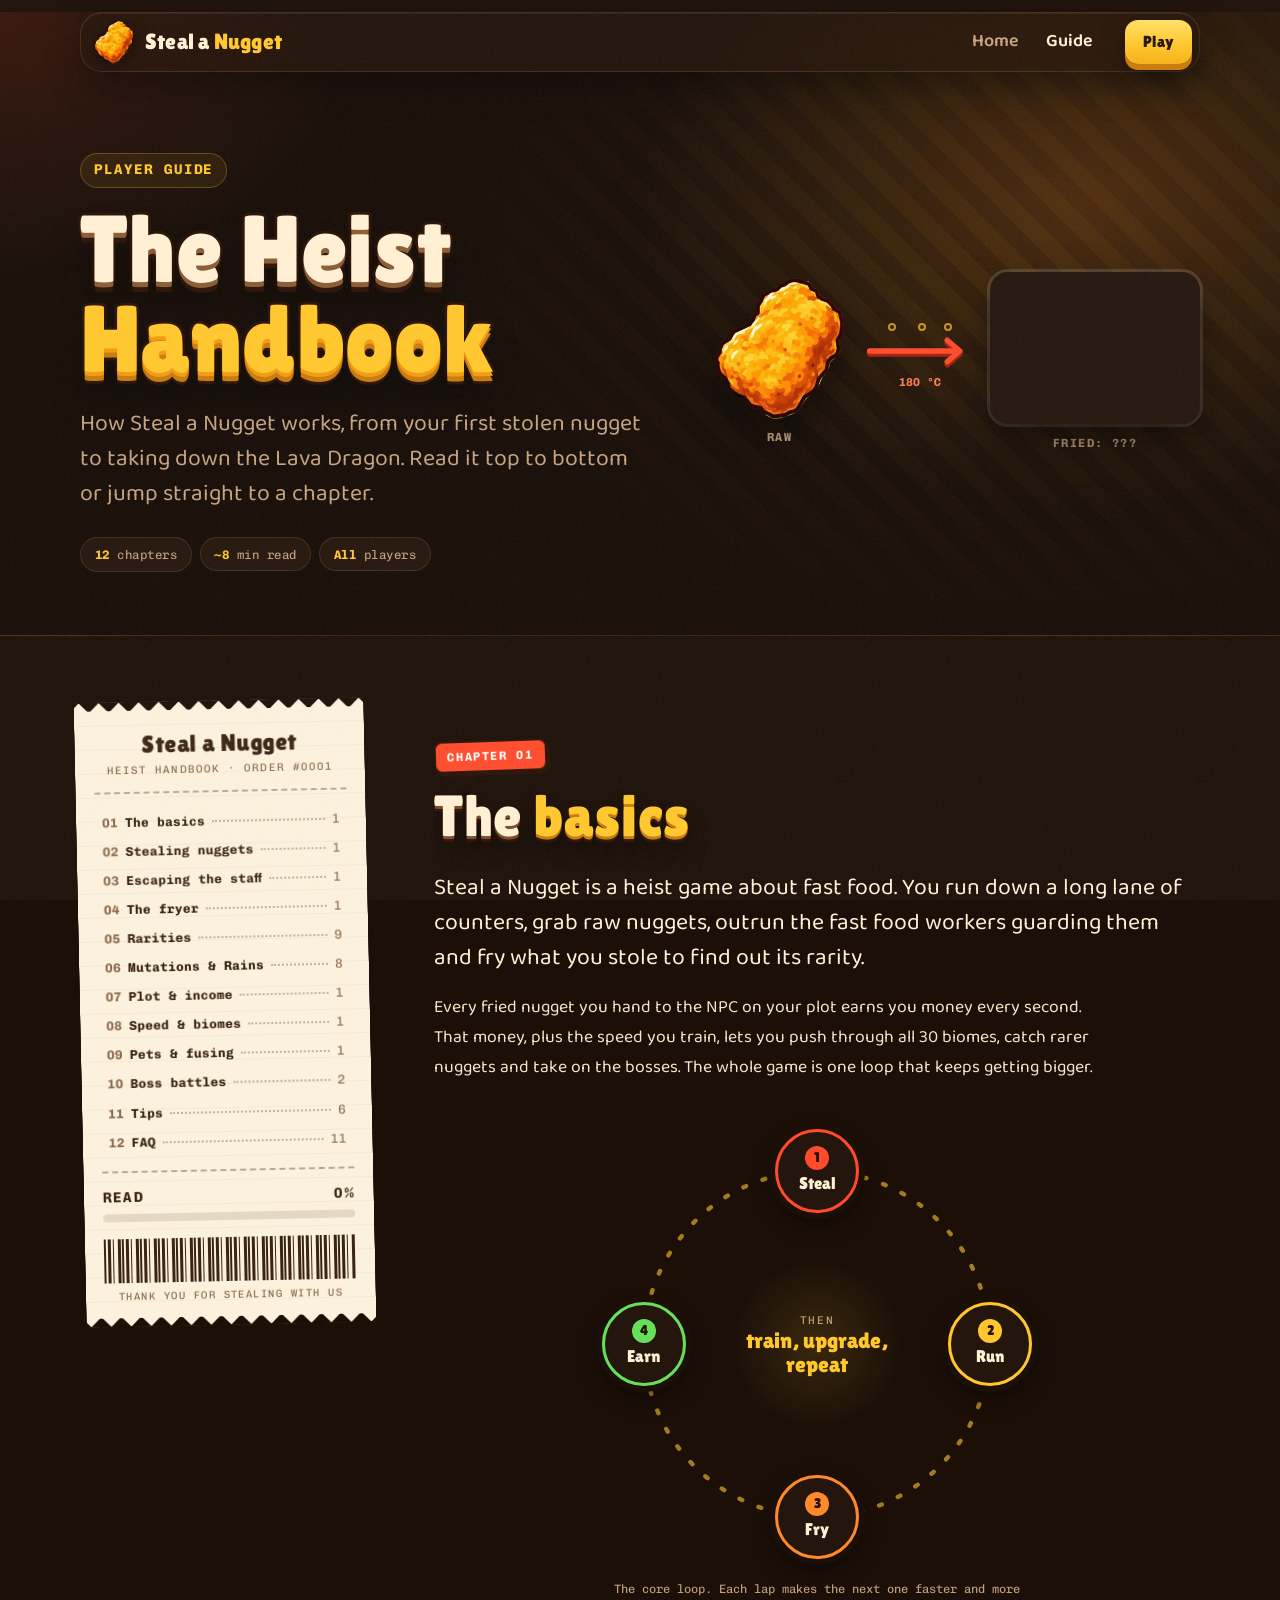
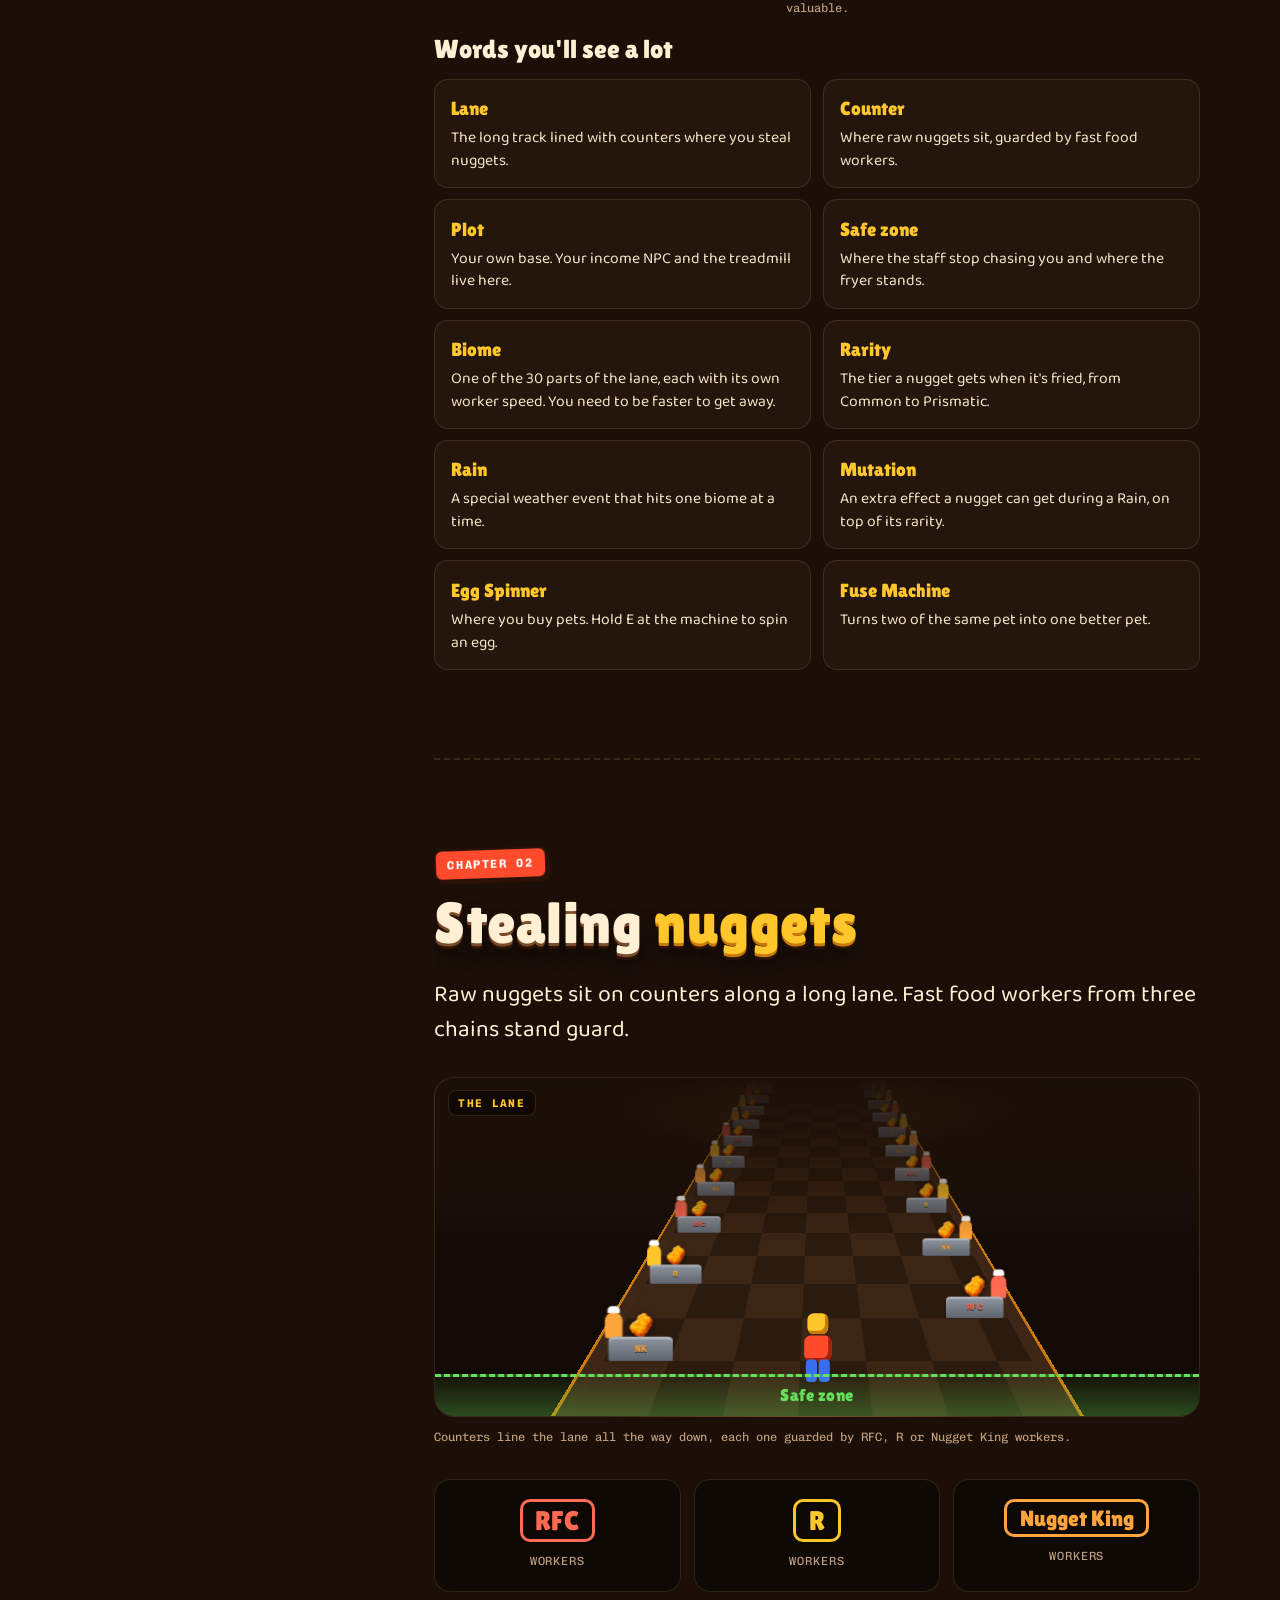
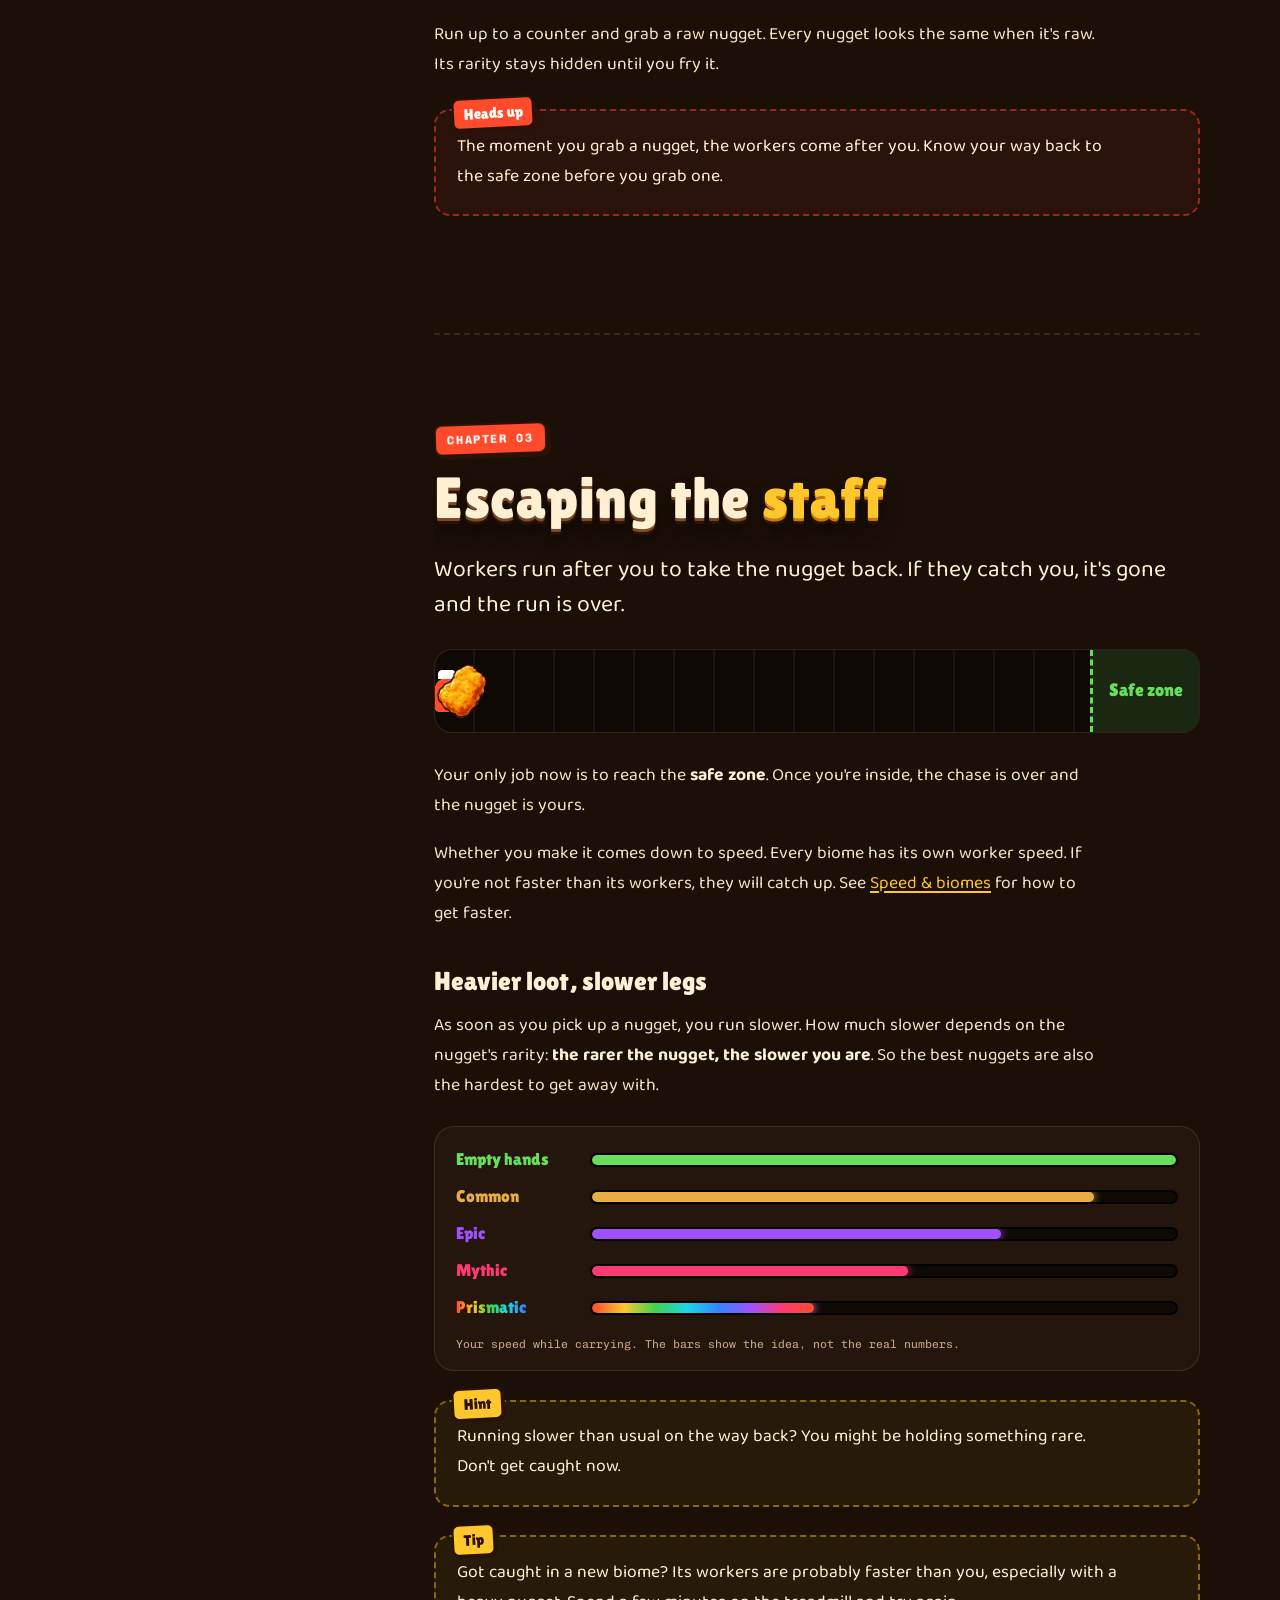
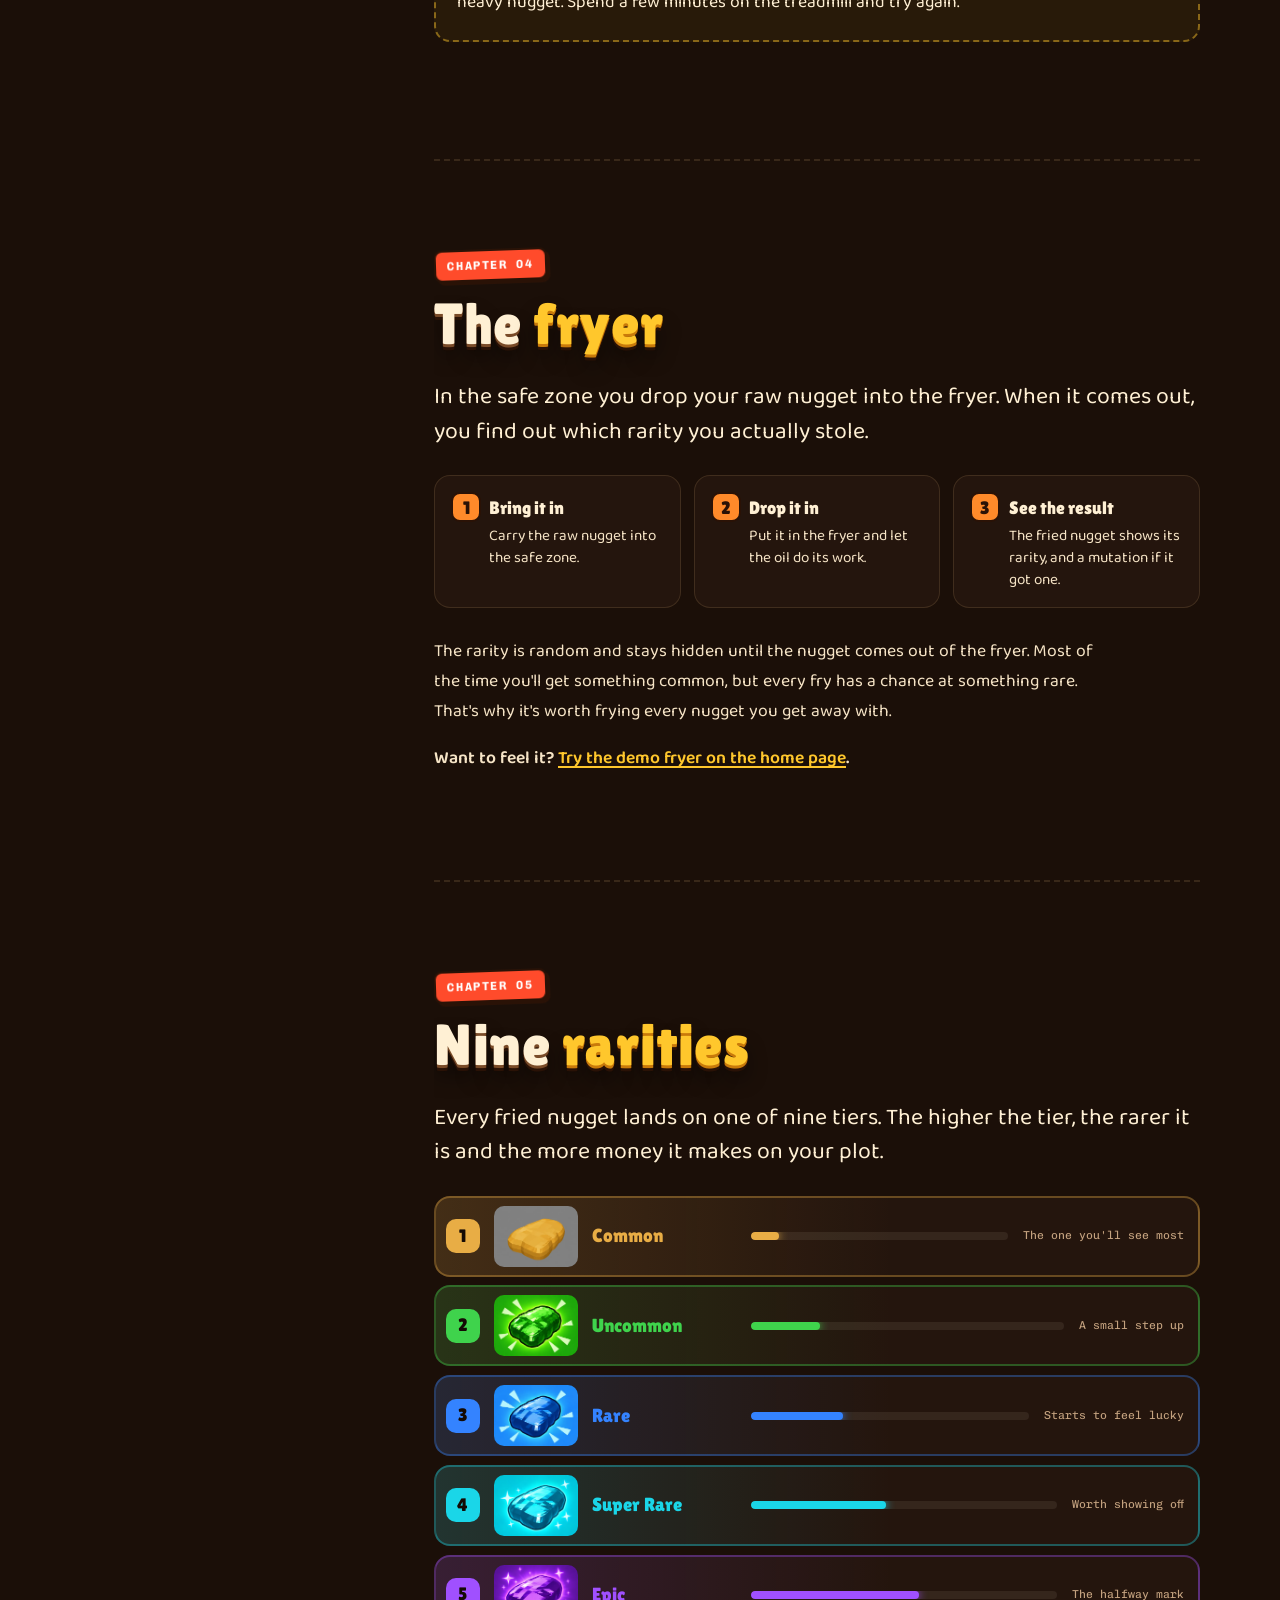
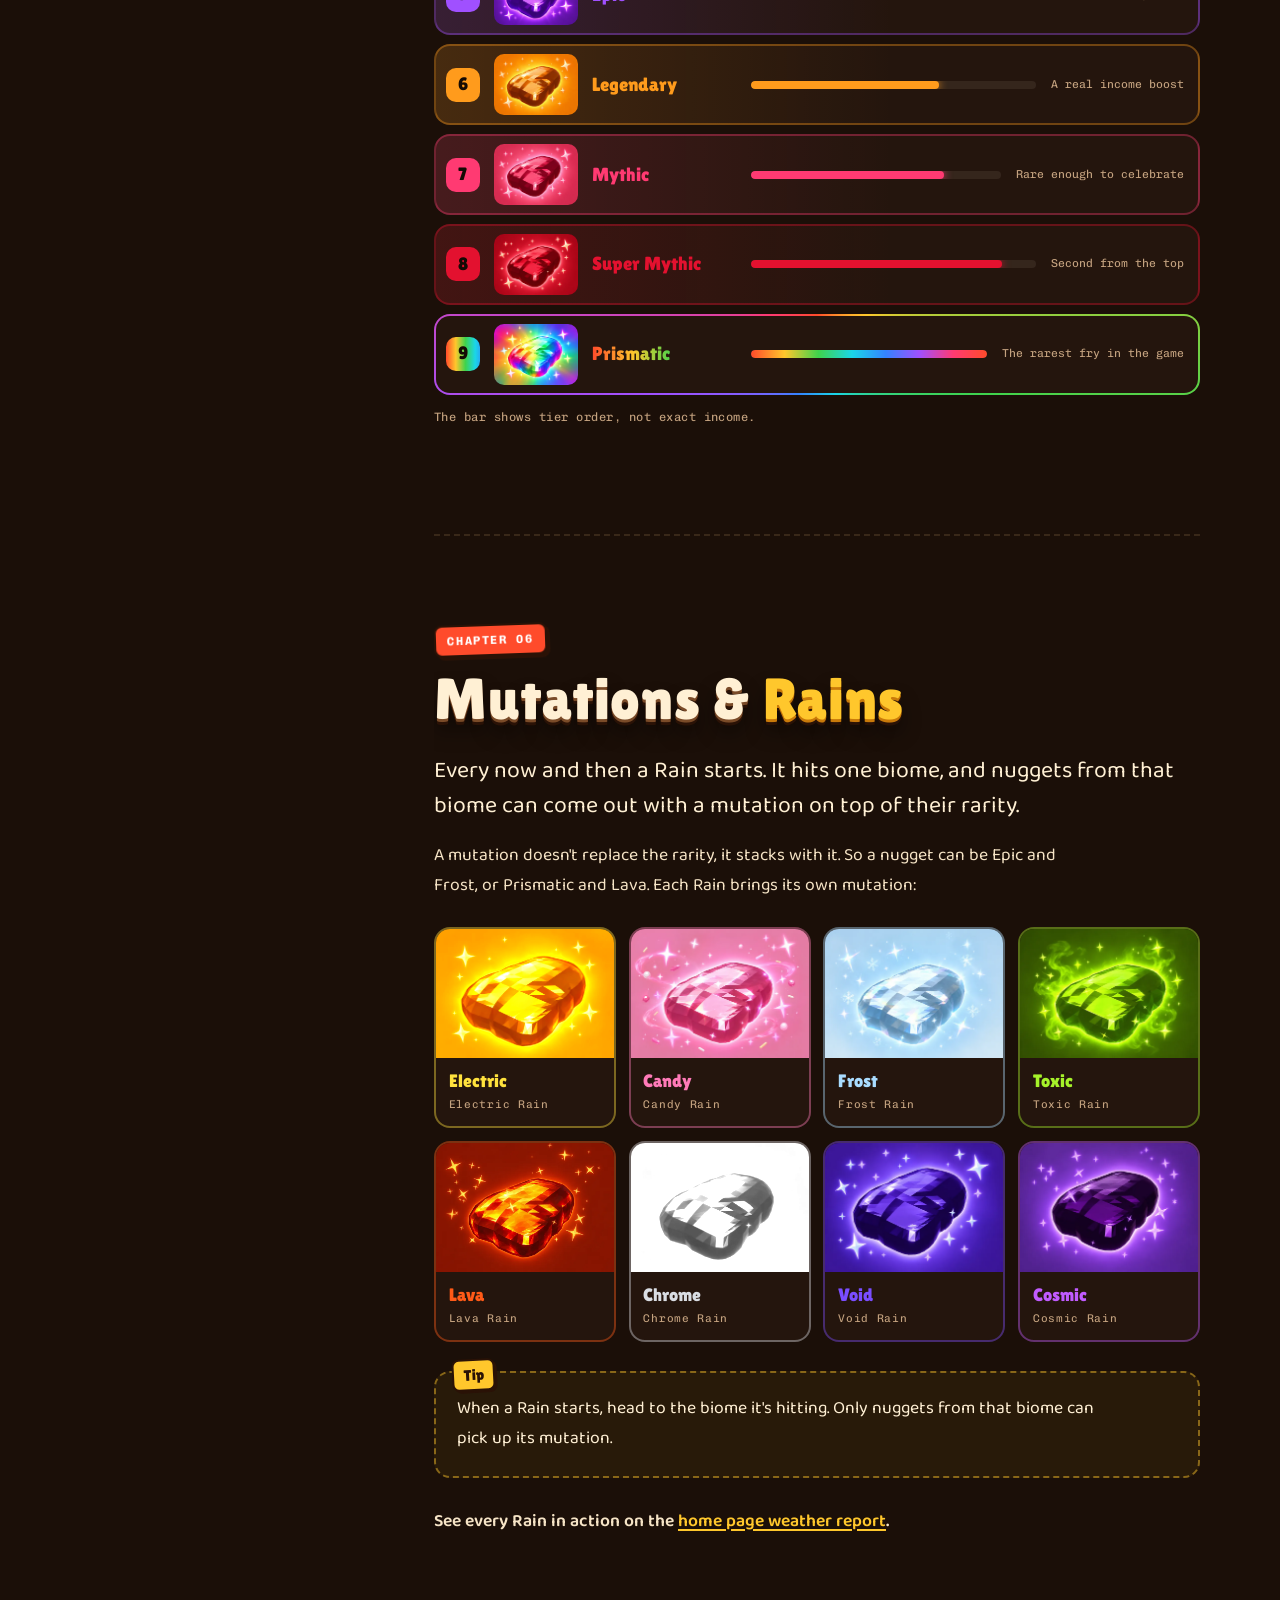
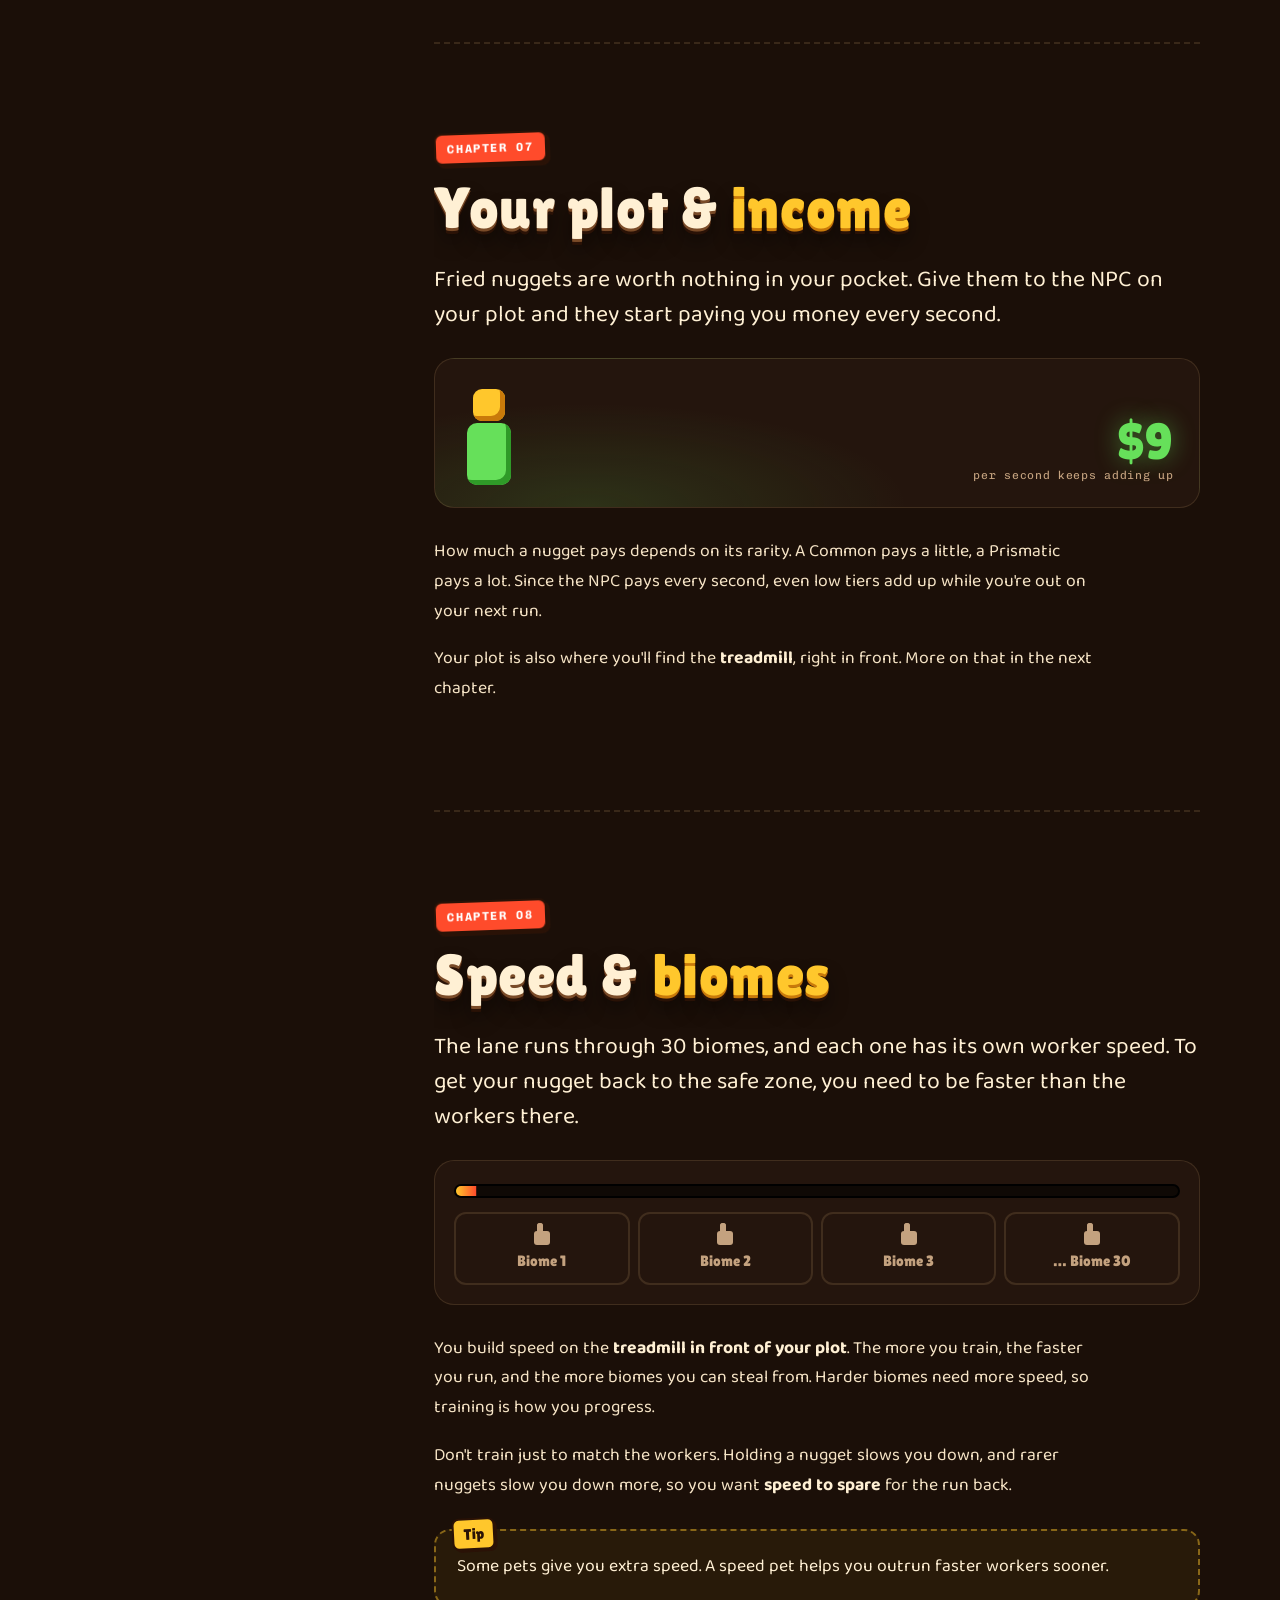
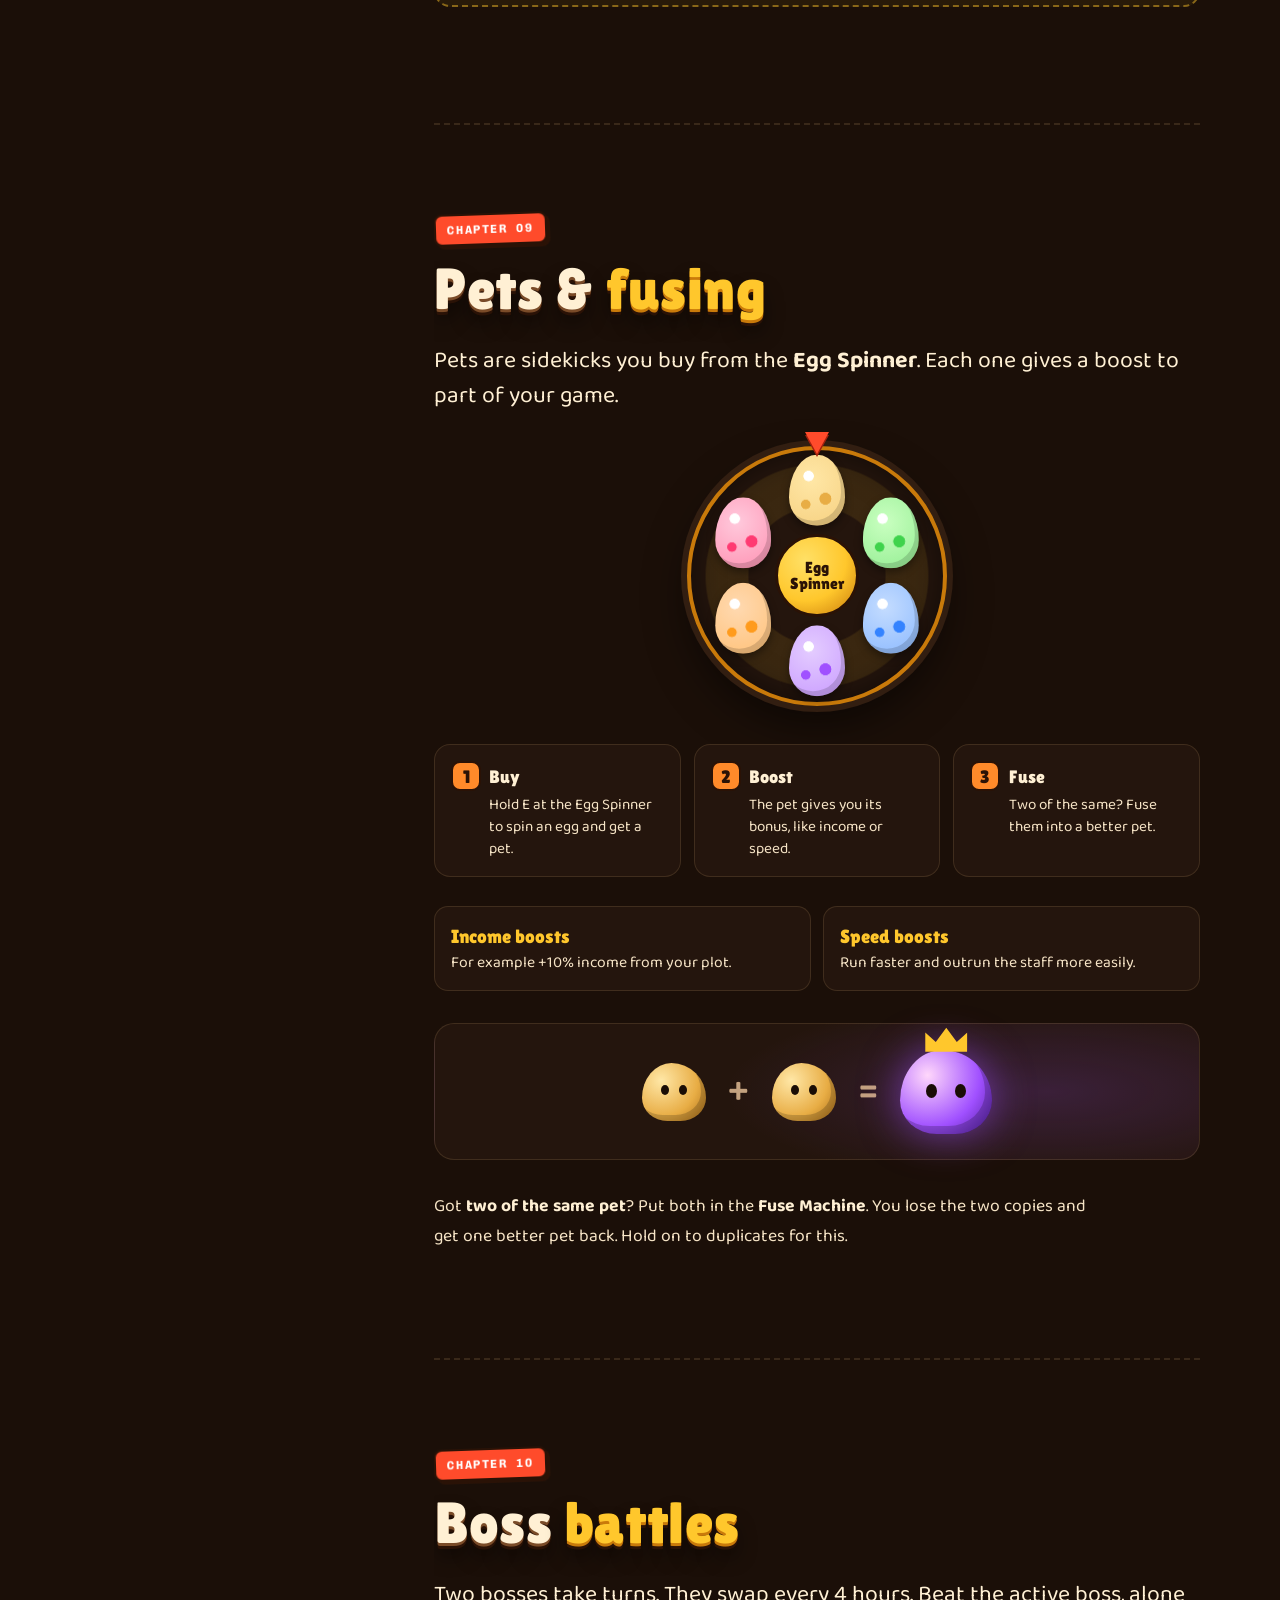
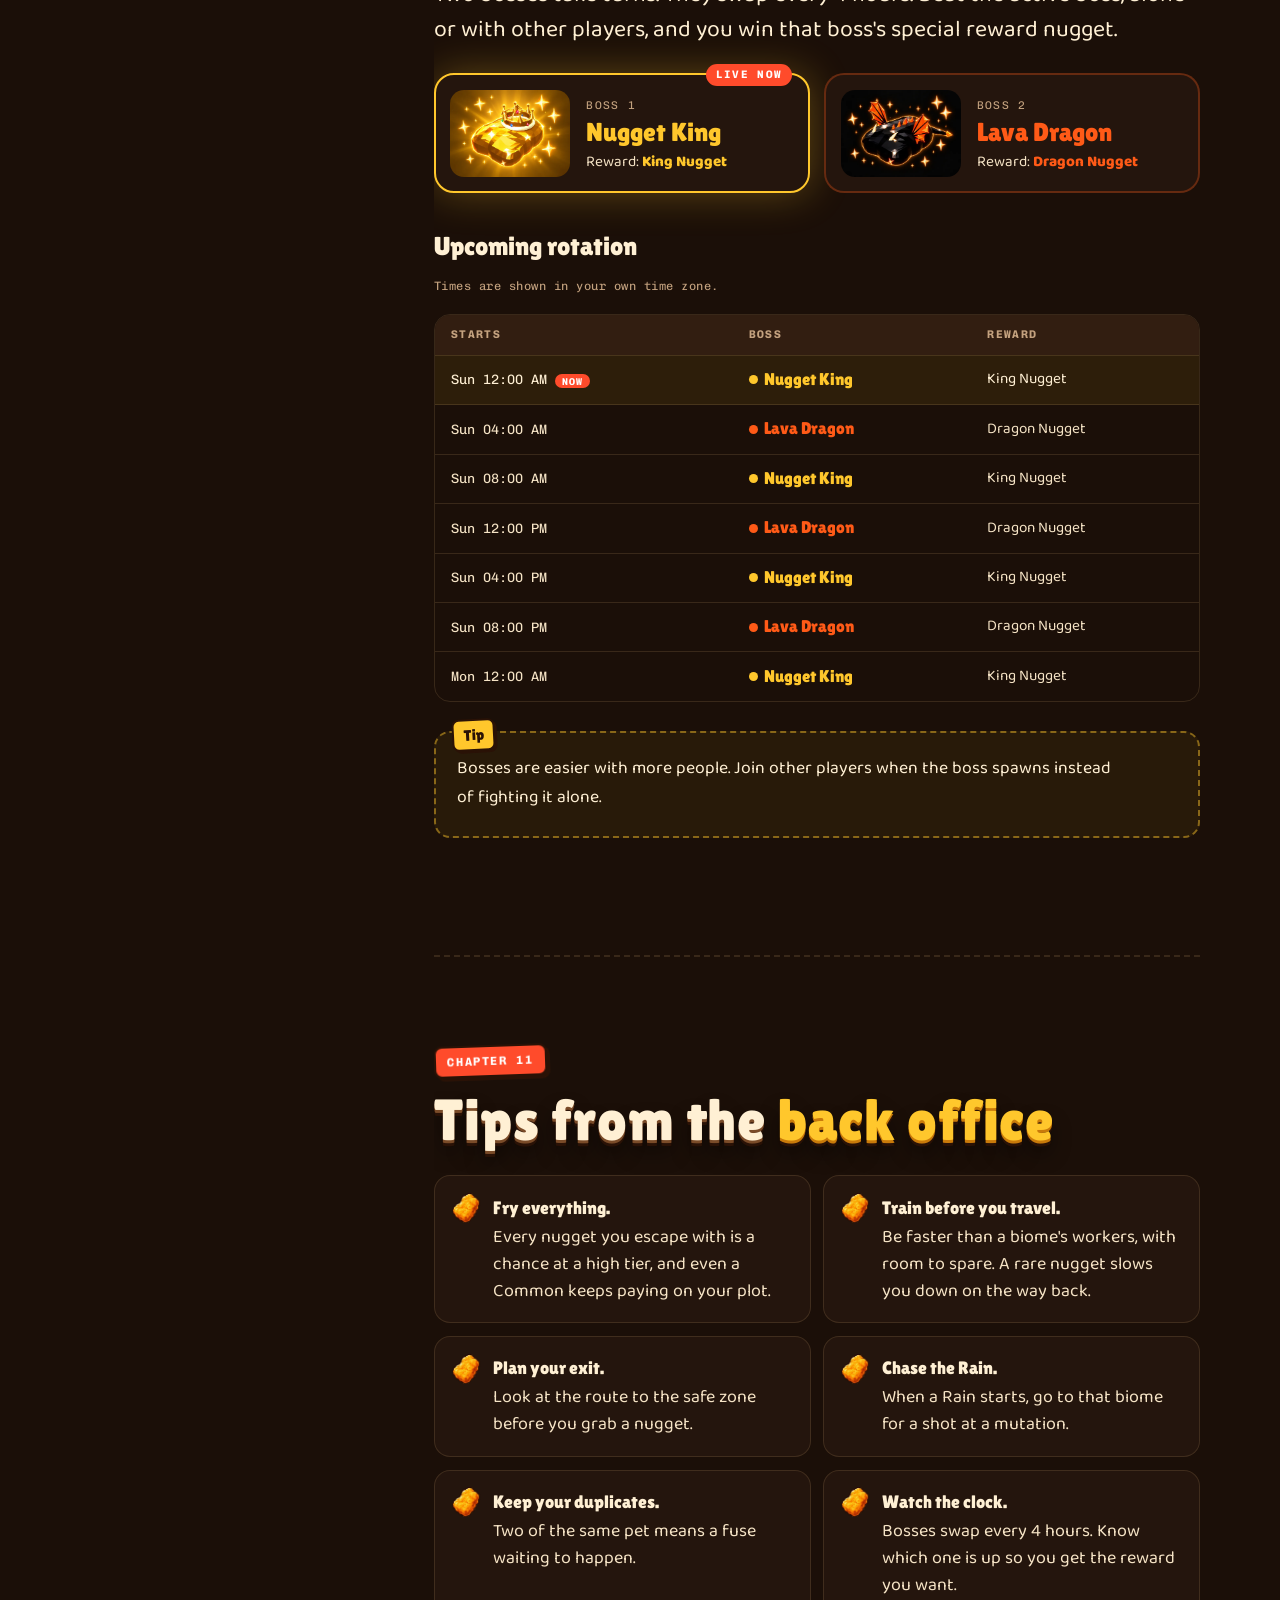
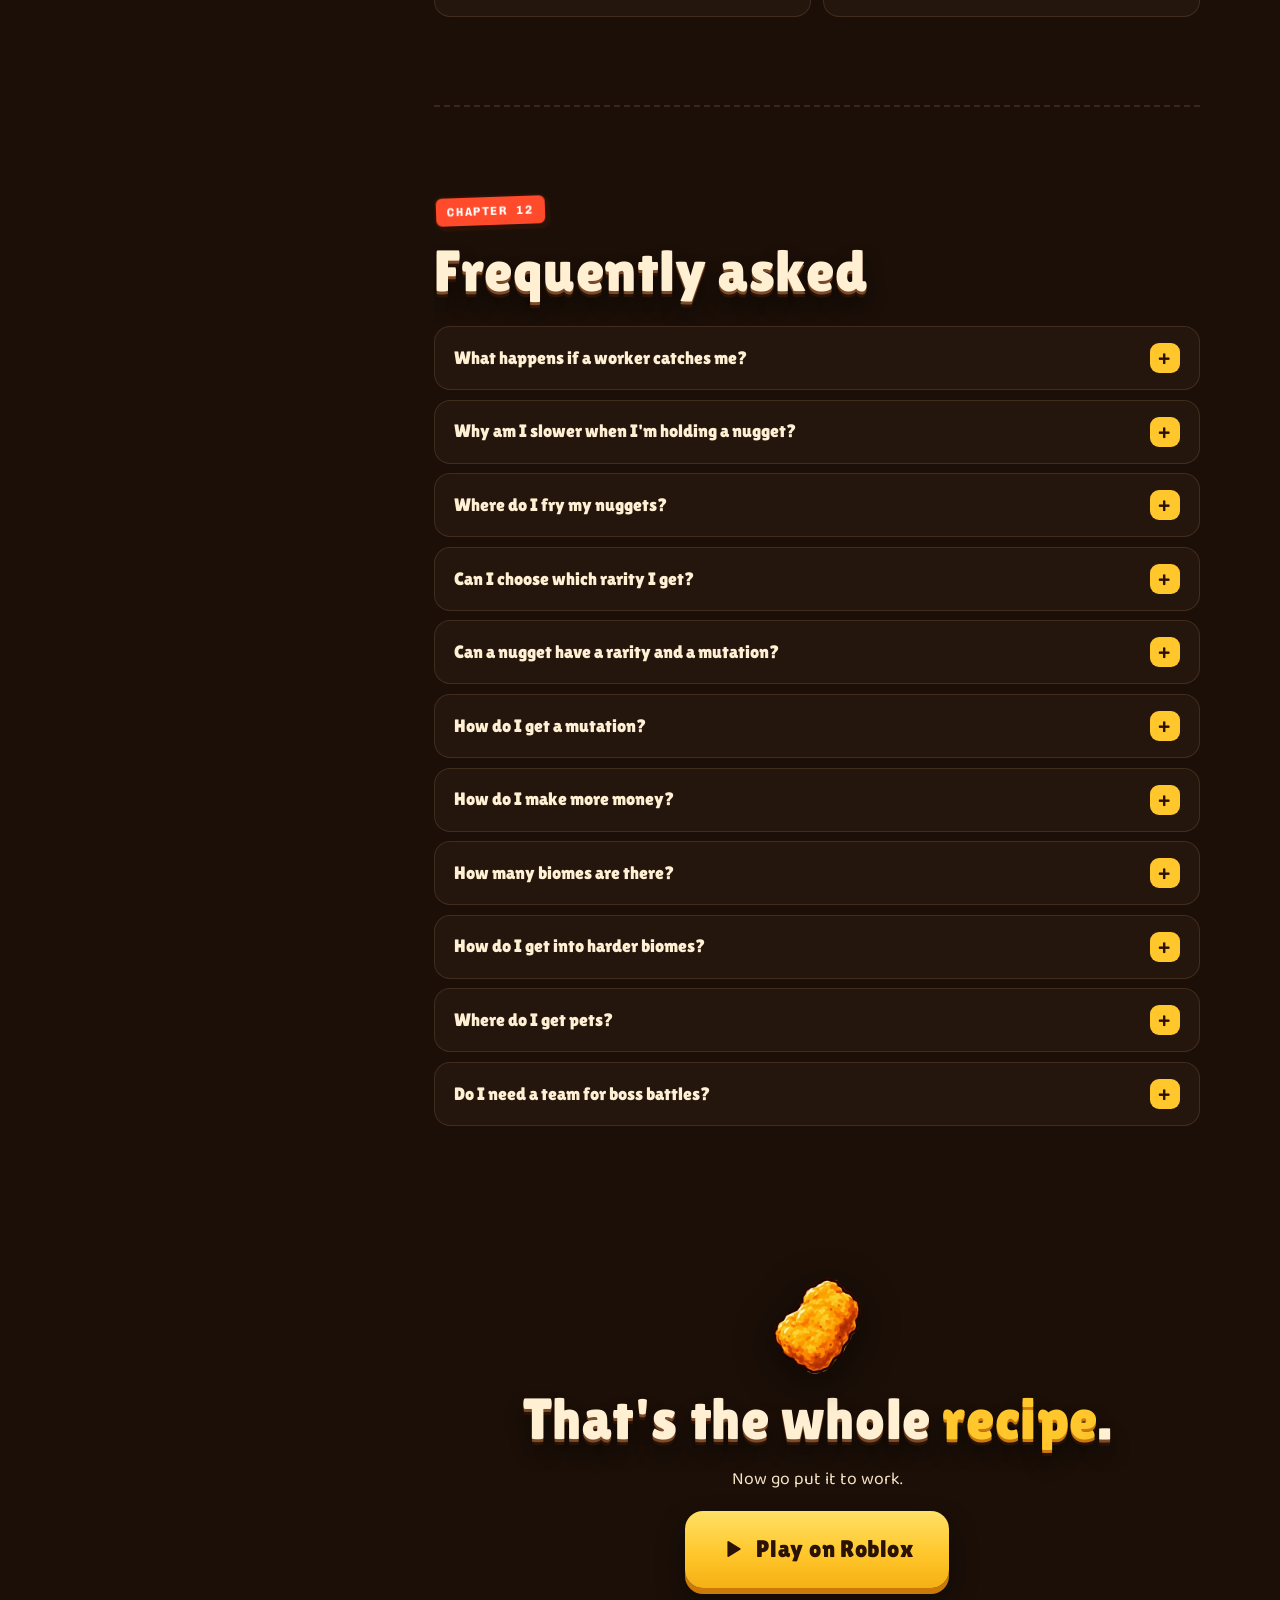
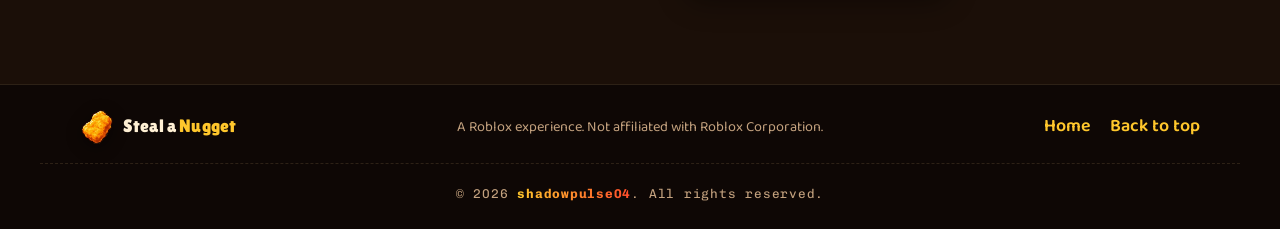
==== guide.html @ 9ecc8a4b "Add files via upload" ====
<!DOCTYPE html>
<html lang="en">
<head>
<meta charset="utf-8">
<meta name="viewport" content="width=device-width, initial-scale=1, viewport-fit=cover">
<title>Steal a Nugget Guide</title>
<meta name="description" content="The full player guide to Steal a Nugget: stealing, escaping, frying, rarities, mutations, income, speed, pets and boss battles.">
<link rel="preconnect" href="https://fonts.googleapis.com">
<link rel="preconnect" href="https://fonts.gstatic.com" crossorigin>
<link rel="stylesheet" href="https://fonts.googleapis.com/css2?family=Baloo+2:wght@400;600;800&family=Chivo+Mono:wght@500;700&family=Lilita+One&display=swap">
<link rel="icon" type="image/png" href="[data-uri]">
<link rel="stylesheet" href="style.css">
<link rel="stylesheet" href="guide.css">
</head>
<body class="guide-page">

<div class="grain" aria-hidden="true"></div>
<div class="fry-meter" aria-hidden="true"><span id="fryMeter"></span></div>

<header class="nav">
  <div class="wrap">
    <div class="nav-pill">
      <a class="brand" href="index.html" aria-label="Steal a Nugget home">
        <img src="logo.webp" alt="" width="44" height="44">
        <span>Steal a <b>Nugget</b></span>
      </a>
      <nav class="nav-links nav-links-guide" aria-label="Site">
        <a href="index.html">Home</a>
        <a href="guide.html" class="active" aria-current="page">Guide</a>
      </nav>
      <a class="btn btn-play btn-sm" href="https://www.roblox.com/games/130647941553612/Steal-a-Nugget" target="_blank" rel="noopener">Play</a>
    </div>
  </div>
</header>

<main id="top">

  <!-- ============ GUIDE HERO ============ -->
  <section class="g-hero">
    <div class="wrap g-hero-grid">
      <div class="g-hero-copy">
        <p class="eyebrow">Player guide</p>
        <h1 class="g-title">The Heist <em>Handbook</em></h1>
        <p class="g-lede">How Steal a Nugget works, from your first stolen nugget to taking down the Lava Dragon. Read it top to bottom or jump straight to a chapter.</p>
        <ul class="g-meta">
          <li><b>12</b> chapters</li>
          <li><b>~8</b> min read</li>
          <li><b>All</b> players</li>
        </ul>
      </div>
      <div class="g-hero-art" aria-hidden="true">
        <div class="ga-item ga-raw">
          <img src="logo.webp" alt="">
          <span>Raw</span>
        </div>
        <div class="ga-arrow">
          <svg viewBox="0 0 120 40"><path d="M4 20h100m-14-12 14 12-14 12" fill="none" stroke="currentColor" stroke-width="6" stroke-linecap="round" stroke-linejoin="round"/></svg>
          <i></i><i></i><i></i>
          <span>180 °C</span>
        </div>
        <div class="ga-item ga-fried">
          <div class="cycler">
            <img src="common.webp" alt="" style="--i:0">
            <img src="uncommon.webp" alt="" style="--i:1">
            <img src="rare.webp" alt="" style="--i:2">
            <img src="super_rare.webp" alt="" style="--i:3">
            <img src="epic.webp" alt="" style="--i:4">
            <img src="legendary.webp" alt="" style="--i:5">
            <img src="mythic.webp" alt="" style="--i:6">
            <img src="super_mythic.webp" alt="" style="--i:7">
            <img src="prismatic.webp" alt="" style="--i:8">
          </div>
          <span>Fried: ???</span>
        </div>
      </div>
    </div>
  </section>

  <!-- mobile chapter chips -->
  <nav class="toc-chips" aria-label="Chapters">
    <div class="toc-chips-track">
      <a href="#basics">Basics</a><a href="#stealing">Stealing</a><a href="#escape">Escaping</a><a href="#fryer">Fryer</a><a href="#rarities">Rarities</a><a href="#mutations">Mutations</a><a href="#plot">Income</a><a href="#speed">Speed</a><a href="#pets">Pets</a><a href="#bosses">Bosses</a><a href="#tips">Tips</a><a href="#faq">FAQ</a>
    </div>
  </nav>

  <div class="wrap g-layout">

    <!-- ============ RECEIPT TOC ============ -->
    <aside class="receipt-wrap" aria-label="Table of contents">
      <div class="receipt" id="receipt">
        <p class="rc-shop">Steal a Nugget</p>
        <p class="rc-sub">Heist Handbook · Order #0001</p>
        <p class="rc-rule"></p>
        <ol class="rc-list" id="toc">
          <li><a href="#basics"><span class="n">01</span><span class="t">The basics</span><span class="d"></span><span class="q">1</span></a></li>
          <li><a href="#stealing"><span class="n">02</span><span class="t">Stealing nuggets</span><span class="d"></span><span class="q">1</span></a></li>
          <li><a href="#escape"><span class="n">03</span><span class="t">Escaping the staff</span><span class="d"></span><span class="q">1</span></a></li>
          <li><a href="#fryer"><span class="n">04</span><span class="t">The fryer</span><span class="d"></span><span class="q">1</span></a></li>
          <li><a href="#rarities"><span class="n">05</span><span class="t">Rarities</span><span class="d"></span><span class="q">9</span></a></li>
          <li><a href="#mutations"><span class="n">06</span><span class="t">Mutations &amp; Rains</span><span class="d"></span><span class="q">8</span></a></li>
          <li><a href="#plot"><span class="n">07</span><span class="t">Plot &amp; income</span><span class="d"></span><span class="q">1</span></a></li>
          <li><a href="#speed"><span class="n">08</span><span class="t">Speed &amp; biomes</span><span class="d"></span><span class="q">1</span></a></li>
          <li><a href="#pets"><span class="n">09</span><span class="t">Pets &amp; fusing</span><span class="d"></span><span class="q">1</span></a></li>
          <li><a href="#bosses"><span class="n">10</span><span class="t">Boss battles</span><span class="d"></span><span class="q">2</span></a></li>
          <li><a href="#tips"><span class="n">11</span><span class="t">Tips</span><span class="d"></span><span class="q">6</span></a></li>
          <li><a href="#faq"><span class="n">12</span><span class="t">FAQ</span><span class="d"></span><span class="q">11</span></a></li>
        </ol>
        <p class="rc-rule"></p>
        <p class="rc-total"><span>Read</span><b id="readPct">0%</b></p>
        <div class="rc-bar"><i id="readBar"></i></div>
        <div class="barcode" aria-hidden="true"></div>
        <p class="rc-thanks">Thank you for stealing with us</p>
      </div>
    </aside>

    <!-- ============ CHAPTERS ============ -->
    <article class="g-content">

      <!-- 01 -->
      <section class="chapter" id="basics">
        <header class="ch-head">
          <span class="ch-tag">Chapter 01</span>
          <h2 class="h2">The <em>basics</em></h2>
        </header>
        <p class="big">Steal a Nugget is a heist game about fast food. You run down a long lane of counters, grab raw nuggets, outrun the fast food workers guarding them and fry what you stole to find out its rarity.</p>
        <p>Every fried nugget you hand to the NPC on your plot earns you money every second. That money, plus the speed you train, lets you push through all 30 biomes, catch rarer nuggets and take on the bosses. The whole game is one loop that keeps getting bigger.</p>

        <figure class="loop">
          <div class="loop-ring" aria-hidden="true">
            <svg viewBox="0 0 300 300"><circle cx="150" cy="150" r="118" /></svg>
            <img class="loop-runner" src="logo.webp" alt="">
          </div>
          <ol class="loop-nodes">
            <li style="--a:0deg;--c:var(--ketchup)"><b>1</b><span>Steal</span></li>
            <li style="--a:90deg;--c:var(--mustard)"><b>2</b><span>Run</span></li>
            <li style="--a:180deg;--c:#ff8a2a"><b>3</b><span>Fry</span></li>
            <li style="--a:270deg;--c:var(--lettuce)"><b>4</b><span>Earn</span></li>
          </ol>
          <div class="loop-core"><span>Then</span><b>train, upgrade, repeat</b></div>
          <figcaption>The core loop. Each lap makes the next one faster and more valuable.</figcaption>
        </figure>

        <h3 class="h3">Words you'll see a lot</h3>
        <dl class="glossary">
          <div><dt>Lane</dt><dd>The long track lined with counters where you steal nuggets.</dd></div>
          <div><dt>Counter</dt><dd>Where raw nuggets sit, guarded by fast food workers.</dd></div>
          <div><dt>Plot</dt><dd>Your own base. Your income NPC and the treadmill live here.</dd></div>
          <div><dt>Safe zone</dt><dd>Where the staff stop chasing you and where the fryer stands.</dd></div>
          <div><dt>Biome</dt><dd>One of the 30 parts of the lane, each with its own worker speed. You need to be faster to get away.</dd></div>
          <div><dt>Rarity</dt><dd>The tier a nugget gets when it's fried, from Common to Prismatic.</dd></div>
          <div><dt>Rain</dt><dd>A special weather event that hits one biome at a time.</dd></div>
          <div><dt>Mutation</dt><dd>An extra effect a nugget can get during a Rain, on top of its rarity.</dd></div>
          <div><dt>Egg Spinner</dt><dd>Where you buy pets. Hold E at the machine to spin an egg.</dd></div>
          <div><dt>Fuse Machine</dt><dd>Turns two of the same pet into one better pet.</dd></div>
        </dl>
      </section>

      <!-- 02 -->
      <section class="chapter" id="stealing">
        <header class="ch-head">
          <span class="ch-tag">Chapter 02</span>
          <h2 class="h2">Stealing <em>nuggets</em></h2>
        </header>
        <p class="big">Raw nuggets sit on counters along a long lane. Fast food workers from three chains stand guard.</p>
        <figure class="lane3d-fig">
          <div class="lane3d" aria-hidden="true">
            <div class="l3-floor"><div class="l3-strip">
              <span class="l3-c l3-l" style="--y:75px;--wc:#ff6a52"><span class="l3-up"><span class="l3-w"></span><img src="logo.webp" alt=""><span class="l3-box">RFC</span></span></span>
              <span class="l3-c l3-r" style="--y:0px;--wc:var(--mustard)"><span class="l3-up"><span class="l3-w"></span><img src="logo.webp" alt=""><span class="l3-box">R</span></span></span>
              <span class="l3-c l3-l" style="--y:225px;--wc:var(--mustard)"><span class="l3-up"><span class="l3-w"></span><img src="logo.webp" alt=""><span class="l3-box">R</span></span></span>
              <span class="l3-c l3-r" style="--y:150px;--wc:#ffa53b"><span class="l3-up"><span class="l3-w"></span><img src="logo.webp" alt=""><span class="l3-box">NK</span></span></span>
              <span class="l3-c l3-l" style="--y:375px;--wc:#ffa53b"><span class="l3-up"><span class="l3-w"></span><img src="logo.webp" alt=""><span class="l3-box">NK</span></span></span>
              <span class="l3-c l3-r" style="--y:300px;--wc:#ff6a52"><span class="l3-up"><span class="l3-w"></span><img src="logo.webp" alt=""><span class="l3-box">RFC</span></span></span>
              <span class="l3-c l3-l" style="--y:525px;--wc:#ff6a52"><span class="l3-up"><span class="l3-w"></span><img src="logo.webp" alt=""><span class="l3-box">RFC</span></span></span>
              <span class="l3-c l3-r" style="--y:450px;--wc:var(--mustard)"><span class="l3-up"><span class="l3-w"></span><img src="logo.webp" alt=""><span class="l3-box">R</span></span></span>
              <span class="l3-c l3-l" style="--y:675px;--wc:var(--mustard)"><span class="l3-up"><span class="l3-w"></span><img src="logo.webp" alt=""><span class="l3-box">R</span></span></span>
              <span class="l3-c l3-r" style="--y:600px;--wc:#ffa53b"><span class="l3-up"><span class="l3-w"></span><img src="logo.webp" alt=""><span class="l3-box">NK</span></span></span>
              <span class="l3-c l3-l" style="--y:825px;--wc:#ffa53b"><span class="l3-up"><span class="l3-w"></span><img src="logo.webp" alt=""><span class="l3-box">NK</span></span></span>
              <span class="l3-c l3-r" style="--y:750px;--wc:#ff6a52"><span class="l3-up"><span class="l3-w"></span><img src="logo.webp" alt=""><span class="l3-box">RFC</span></span></span>
              <span class="l3-c l3-l" style="--y:975px;--wc:#ff6a52"><span class="l3-up"><span class="l3-w"></span><img src="logo.webp" alt=""><span class="l3-box">RFC</span></span></span>
              <span class="l3-c l3-r" style="--y:900px;--wc:var(--mustard)"><span class="l3-up"><span class="l3-w"></span><img src="logo.webp" alt=""><span class="l3-box">R</span></span></span>
              <span class="l3-c l3-l" style="--y:1125px;--wc:var(--mustard)"><span class="l3-up"><span class="l3-w"></span><img src="logo.webp" alt=""><span class="l3-box">R</span></span></span>
              <span class="l3-c l3-r" style="--y:1050px;--wc:#ffa53b"><span class="l3-up"><span class="l3-w"></span><img src="logo.webp" alt=""><span class="l3-box">NK</span></span></span>
              <span class="l3-c l3-l" style="--y:1275px;--wc:#ffa53b"><span class="l3-up"><span class="l3-w"></span><img src="logo.webp" alt=""><span class="l3-box">NK</span></span></span>
              <span class="l3-c l3-r" style="--y:1200px;--wc:#ff6a52"><span class="l3-up"><span class="l3-w"></span><img src="logo.webp" alt=""><span class="l3-box">RFC</span></span></span>
              <span class="l3-c l3-l" style="--y:1425px;--wc:#ff6a52"><span class="l3-up"><span class="l3-w"></span><img src="logo.webp" alt=""><span class="l3-box">RFC</span></span></span>
              <span class="l3-c l3-r" style="--y:1350px;--wc:var(--mustard)"><span class="l3-up"><span class="l3-w"></span><img src="logo.webp" alt=""><span class="l3-box">R</span></span></span>
              <span class="l3-c l3-l" style="--y:1575px;--wc:var(--mustard)"><span class="l3-up"><span class="l3-w"></span><img src="logo.webp" alt=""><span class="l3-box">R</span></span></span>
              <span class="l3-c l3-r" style="--y:1500px;--wc:#ffa53b"><span class="l3-up"><span class="l3-w"></span><img src="logo.webp" alt=""><span class="l3-box">NK</span></span></span>
              <span class="l3-c l3-l" style="--y:1725px;--wc:#ffa53b"><span class="l3-up"><span class="l3-w"></span><img src="logo.webp" alt=""><span class="l3-box">NK</span></span></span>
              <span class="l3-c l3-r" style="--y:1650px;--wc:#ff6a52"><span class="l3-up"><span class="l3-w"></span><img src="logo.webp" alt=""><span class="l3-box">RFC</span></span></span>
            </div></div>
            <div class="l3-player" style="--spd:.6"><div class="runner"><span class="rb-head"></span><span class="rb-body"></span><span class="rb-leg l"></span><span class="rb-leg r"></span></div></div>
            <div class="l3-safe">Safe zone</div>
            <span class="l3-tag">The lane</span>
          </div>
          <figcaption>Counters line the lane all the way down, each one guarded by RFC, R or Nugget King workers.</figcaption>
        </figure>
        <ul class="shops">
          <li class="shop shop-rfc"><span class="shop-sign">RFC</span><p>Workers</p></li>
          <li class="shop shop-r"><span class="shop-sign">R</span><p>Workers</p></li>
          <li class="shop shop-nk"><span class="shop-sign">Nugget King</span><p>Workers</p></li>
        </ul>
        <p>Run up to a counter and grab a raw nugget. Every nugget looks the same when it's raw. Its rarity stays hidden until you fry it.</p>
        <div class="callout callout-warn">
          <span class="callout-tag">Heads up</span>
          <p>The moment you grab a nugget, the workers come after you. Know your way back to the safe zone before you grab one.</p>
        </div>
      </section>

      <!-- 03 -->
      <section class="chapter" id="escape">
        <header class="ch-head">
          <span class="ch-tag">Chapter 03</span>
          <h2 class="h2">Escaping the <em>staff</em></h2>
        </header>
        <p class="big">Workers run after you to take the nugget back. If they catch you, it's gone and the run is over.</p>
        <div class="chase-strip" aria-hidden="true">
          <div class="cs-lane">
            <img class="cs-nugget" src="logo.webp" alt="">
            <span class="cs-worker"></span><span class="cs-worker"></span><span class="cs-worker"></span>
          </div>
          <div class="cs-safe">Safe zone</div>
        </div>
        <p>Your only job now is to reach the <strong>safe zone</strong>. Once you're inside, the chase is over and the nugget is yours.</p>
        <p>Whether you make it comes down to speed. Every biome has its own worker speed. If you're not faster than its workers, they will catch up. See <a href="#speed">Speed &amp; biomes</a> for how to get faster.</p>

        <h3 class="h3">Heavier loot, slower legs</h3>
        <p>As soon as you pick up a nugget, you run slower. How much slower depends on the nugget's rarity: <strong>the rarer the nugget, the slower you are</strong>. So the best nuggets are also the hardest to get away with.</p>
        <figure class="carry">
          <div class="carry-row" style="--w:100%;--c:var(--lettuce)"><span class="carry-l">Empty hands</span><span class="carry-bar"><i></i></span></div>
          <div class="carry-row" style="--w:86%;--c:var(--r-common)"><span class="carry-l">Common</span><span class="carry-bar"><i></i></span></div>
          <div class="carry-row" style="--w:70%;--c:var(--r-epic)"><span class="carry-l">Epic</span><span class="carry-bar"><i></i></span></div>
          <div class="carry-row" style="--w:54%;--c:var(--r-mythic)"><span class="carry-l">Mythic</span><span class="carry-bar"><i></i></span></div>
          <div class="carry-row carry-prism" style="--w:38%;--c:var(--r-prismatic)"><span class="carry-l">Prismatic</span><span class="carry-bar"><i></i></span></div>
          <figcaption>Your speed while carrying. The bars show the idea, not the real numbers.</figcaption>
        </figure>
        <div class="callout">
          <span class="callout-tag">Hint</span>
          <p>Running slower than usual on the way back? You might be holding something rare. Don't get caught now.</p>
        </div>
        <div class="callout">
          <span class="callout-tag">Tip</span>
          <p>Got caught in a new biome? Its workers are probably faster than you, especially with a heavy nugget. Spend a few minutes on the treadmill and try again.</p>
        </div>
      </section>

      <!-- 04 -->
      <section class="chapter" id="fryer">
        <header class="ch-head">
          <span class="ch-tag">Chapter 04</span>
          <h2 class="h2">The <em>fryer</em></h2>
        </header>
        <p class="big">In the safe zone you drop your raw nugget into the fryer. When it comes out, you find out which rarity you actually stole.</p>
        <ol class="steps-mini">
          <li><b>Bring it in</b><span>Carry the raw nugget into the safe zone.</span></li>
          <li><b>Drop it in</b><span>Put it in the fryer and let the oil do its work.</span></li>
          <li><b>See the result</b><span>The fried nugget shows its rarity, and a mutation if it got one.</span></li>
        </ol>
        <p>The rarity is random and stays hidden until the nugget comes out of the fryer. Most of the time you'll get something common, but every fry has a chance at something rare. That's why it's worth frying every nugget you get away with.</p>
        <p class="aside-link">Want to feel it? <a href="index.html#fryer">Try the demo fryer on the home page</a>.</p>
      </section>

      <!-- 05 -->
      <section class="chapter" id="rarities">
        <header class="ch-head">
          <span class="ch-tag">Chapter 05</span>
          <h2 class="h2">Nine <em>rarities</em></h2>
        </header>
        <p class="big">Every fried nugget lands on one of nine tiers. The higher the tier, the rarer it is and the more money it makes on your plot.</p>
        <ol class="ladder">
          <li style="--rc:var(--r-common);--w:11%"><span class="l-t">1</span><img src="common.webp" alt="" loading="lazy"><b>Common</b><span class="l-bar"><i></i></span><span class="l-note">The one you'll see most</span></li>
          <li style="--rc:var(--r-uncommon);--w:22%"><span class="l-t">2</span><img src="uncommon.webp" alt="" loading="lazy"><b>Uncommon</b><span class="l-bar"><i></i></span><span class="l-note">A small step up</span></li>
          <li style="--rc:var(--r-rare);--w:33%"><span class="l-t">3</span><img src="rare.webp" alt="" loading="lazy"><b>Rare</b><span class="l-bar"><i></i></span><span class="l-note">Starts to feel lucky</span></li>
          <li style="--rc:var(--r-srare);--w:44%"><span class="l-t">4</span><img src="super_rare.webp" alt="" loading="lazy"><b>Super Rare</b><span class="l-bar"><i></i></span><span class="l-note">Worth showing off</span></li>
          <li style="--rc:var(--r-epic);--w:55%"><span class="l-t">5</span><img src="epic.webp" alt="" loading="lazy"><b>Epic</b><span class="l-bar"><i></i></span><span class="l-note">The halfway mark</span></li>
          <li style="--rc:var(--r-legendary);--w:66%"><span class="l-t">6</span><img src="legendary.webp" alt="" loading="lazy"><b>Legendary</b><span class="l-bar"><i></i></span><span class="l-note">A real income boost</span></li>
          <li style="--rc:var(--r-mythic);--w:77%"><span class="l-t">7</span><img src="mythic.webp" alt="" loading="lazy"><b>Mythic</b><span class="l-bar"><i></i></span><span class="l-note">Rare enough to celebrate</span></li>
          <li style="--rc:var(--r-smythic);--w:88%"><span class="l-t">8</span><img src="super_mythic.webp" alt="" loading="lazy"><b>Super Mythic</b><span class="l-bar"><i></i></span><span class="l-note">Second from the top</span></li>
          <li class="l-prism" style="--rc:var(--r-prismatic);--w:100%"><span class="l-t">9</span><img src="prismatic.webp" alt="" loading="lazy"><b>Prismatic</b><span class="l-bar"><i></i></span><span class="l-note">The rarest fry in the game</span></li>
        </ol>
        <p class="caption">The bar shows tier order, not exact income.</p>
      </section>

      <!-- 06 -->
      <section class="chapter" id="mutations">
        <header class="ch-head">
          <span class="ch-tag">Chapter 06</span>
          <h2 class="h2">Mutations &amp; <em>Rains</em></h2>
        </header>
        <p class="big">Every now and then a Rain starts. It hits one biome, and nuggets from that biome can come out with a mutation on top of their rarity.</p>
        <p>A mutation doesn't replace the rarity, it stacks with it. So a nugget can be Epic and Frost, or Prismatic and Lava. Each Rain brings its own mutation:</p>
        <ul class="mut-grid">
          <li style="--mc:var(--m-electric)"><img class="mut-electric" src="golden.webp" alt="" loading="lazy"><div><b>Electric</b><span>Electric Rain</span></div></li>
          <li style="--mc:var(--m-candy)"><img src="candy.webp" alt="" loading="lazy"><div><b>Candy</b><span>Candy Rain</span></div></li>
          <li style="--mc:var(--m-frost)"><img src="frost.webp" alt="" loading="lazy"><div><b>Frost</b><span>Frost Rain</span></div></li>
          <li style="--mc:var(--m-toxic)"><img src="toxic.webp" alt="" loading="lazy"><div><b>Toxic</b><span>Toxic Rain</span></div></li>
          <li style="--mc:var(--m-lava)"><img src="lava.webp" alt="" loading="lazy"><div><b>Lava</b><span>Lava Rain</span></div></li>
          <li style="--mc:var(--m-chrome)"><img class="mut-chrome" src="godly.webp" alt="" loading="lazy"><div><b>Chrome</b><span>Chrome Rain</span></div></li>
          <li style="--mc:var(--m-void)"><img src="void.webp" alt="" loading="lazy"><div><b>Void</b><span>Void Rain</span></div></li>
          <li style="--mc:var(--m-cosmic)"><img src="cosmic.webp" alt="" loading="lazy"><div><b>Cosmic</b><span>Cosmic Rain</span></div></li>
        </ul>
        <div class="callout">
          <span class="callout-tag">Tip</span>
          <p>When a Rain starts, head to the biome it's hitting. Only nuggets from that biome can pick up its mutation.</p>
        </div>
        <p class="aside-link">See every Rain in action on the <a href="index.html#rains">home page weather report</a>.</p>
      </section>

      <!-- 07 -->
      <section class="chapter" id="plot">
        <header class="ch-head">
          <span class="ch-tag">Chapter 07</span>
          <h2 class="h2">Your plot &amp; <em>income</em></h2>
        </header>
        <p class="big">Fried nuggets are worth nothing in your pocket. Give them to the NPC on your plot and they start paying you money every second.</p>
        <div class="plot-demo" aria-hidden="true">
          <div class="pd-npc"><span class="pd-head"></span><span class="pd-body"></span></div>
          <div class="pd-coins"><i></i><i></i><i></i><i></i><i></i></div>
          <div class="pd-meter"><b id="plotCash">$0</b><span>per second keeps adding up</span></div>
        </div>
        <p>How much a nugget pays depends on its rarity. A Common pays a little, a Prismatic pays a lot. Since the NPC pays every second, even low tiers add up while you're out on your next run.</p>
        <p>Your plot is also where you'll find the <strong>treadmill</strong>, right in front. More on that in the next chapter.</p>
      </section>

      <!-- 08 -->
      <section class="chapter" id="speed">
        <header class="ch-head">
          <span class="ch-tag">Chapter 08</span>
          <h2 class="h2">Speed &amp; <em>biomes</em></h2>
        </header>
        <p class="big">The lane runs through 30 biomes, and each one has its own worker speed. To get your nugget back to the safe zone, you need to be faster than the workers there.</p>
        <div class="gate-track" aria-hidden="true">
          <div class="gt-bar"><i></i></div>
          <ol>
            <li><span class="gt-lock"></span>Biome 1</li>
            <li><span class="gt-lock"></span>Biome 2</li>
            <li><span class="gt-lock"></span>Biome 3</li>
            <li><span class="gt-lock"></span>… Biome 30</li>
          </ol>
        </div>
        <p>You build speed on the <strong>treadmill in front of your plot</strong>. The more you train, the faster you run, and the more biomes you can steal from. Harder biomes need more speed, so training is how you progress.</p>
        <p>Don't train just to match the workers. Holding a nugget slows you down, and rarer nuggets slow you down more, so you want <strong>speed to spare</strong> for the run back.</p>
        <div class="callout">
          <span class="callout-tag">Tip</span>
          <p>Some pets give you extra speed. A speed pet helps you outrun faster workers sooner.</p>
        </div>
      </section>

      <!-- 09 -->
      <section class="chapter" id="pets">
        <header class="ch-head">
          <span class="ch-tag">Chapter 09</span>
          <h2 class="h2">Pets &amp; <em>fusing</em></h2>
        </header>
        <p class="big">Pets are sidekicks you buy from the <strong>Egg Spinner</strong>. Each one gives a boost to part of your game.</p>
        <div class="egg-spin" aria-hidden="true">
          <div class="es-wheel">
            <span class="egg" style="--a:0deg;--c:#ffe7a6;--s:var(--r-common)"></span>
            <span class="egg" style="--a:60deg;--c:#c9ffc0;--s:var(--r-uncommon)"></span>
            <span class="egg" style="--a:120deg;--c:#c4dcff;--s:var(--r-rare)"></span>
            <span class="egg" style="--a:180deg;--c:#e4ccff;--s:var(--r-epic)"></span>
            <span class="egg" style="--a:240deg;--c:#ffd9b0;--s:var(--r-legendary)"></span>
            <span class="egg" style="--a:300deg;--c:#ffc9dc;--s:var(--r-mythic)"></span>
          </div>
          <span class="es-pointer"></span>
          <div class="es-hub">Egg<br>Spinner</div>
        </div>
        <ol class="steps-mini">
          <li><b>Buy</b><span>Hold E at the Egg Spinner to spin an egg and get a pet.</span></li>
          <li><b>Boost</b><span>The pet gives you its bonus, like income or speed.</span></li>
          <li><b>Fuse</b><span>Two of the same? Fuse them into a better pet.</span></li>
        </ol>
        <ul class="boost-list">
          <li><b>Income boosts</b><span>For example +10% income from your plot.</span></li>
          <li><b>Speed boosts</b><span>Run faster and outrun the staff more easily.</span></li>
        </ul>
        <div class="fuse-eq" aria-hidden="true">
          <span class="fe-pet"></span><span class="fe-op">+</span><span class="fe-pet"></span><span class="fe-op">=</span><span class="fe-pet fe-big"><i class="fe-crown"></i></span>
        </div>
        <p>Got <strong>two of the same pet</strong>? Put both in the <strong>Fuse Machine</strong>. You lose the two copies and get one better pet back. Hold on to duplicates for this.</p>
      </section>

      <!-- 10 -->
      <section class="chapter" id="bosses">
        <header class="ch-head">
          <span class="ch-tag">Chapter 10</span>
          <h2 class="h2">Boss <em>battles</em></h2>
        </header>
        <p class="big">Two bosses take turns. They swap every 4 hours. Beat the active boss, alone or with other players, and you win that boss's special reward nugget.</p>
        <div class="g-bosses">
          <article class="gb gb-king" id="gbKing">
            <img src="king.webp" alt="King Nugget" loading="lazy">
            <div><span class="gb-n">Boss 1</span><h3>Nugget King</h3><p>Reward: <b>King Nugget</b></p></div>
            <span class="gb-live">Live now</span>
          </article>
          <article class="gb gb-dragon" id="gbDragon">
            <img src="dragon.webp" alt="Dragon Nugget" loading="lazy">
            <div><span class="gb-n">Boss 2</span><h3>Lava Dragon</h3><p>Reward: <b>Dragon Nugget</b></p></div>
            <span class="gb-live">Live now</span>
          </article>
        </div>
        <h3 class="h3">Upcoming rotation</h3>
        <p class="caption">Times are shown in your own time zone.</p>
        <div class="sched-wrap">
          <table class="sched">
            <thead><tr><th scope="col">Starts</th><th scope="col">Boss</th><th scope="col">Reward</th></tr></thead>
            <tbody id="schedBody">
              <tr><td>Every 4 hours</td><td>Nugget King / Lava Dragon</td><td>King / Dragon Nugget</td></tr>
            </tbody>
          </table>
        </div>
        <div class="callout">
          <span class="callout-tag">Tip</span>
          <p>Bosses are easier with more people. Join other players when the boss spawns instead of fighting it alone.</p>
        </div>
      </section>

      <!-- 11 -->
      <section class="chapter" id="tips">
        <header class="ch-head">
          <span class="ch-tag">Chapter 11</span>
          <h2 class="h2">Tips from the <em>back office</em></h2>
        </header>
        <ul class="tips">
          <li><b>Fry everything.</b> Every nugget you escape with is a chance at a high tier, and even a Common keeps paying on your plot.</li>
          <li><b>Train before you travel.</b> Be faster than a biome's workers, with room to spare. A rare nugget slows you down on the way back.</li>
          <li><b>Plan your exit.</b> Look at the route to the safe zone before you grab a nugget.</li>
          <li><b>Chase the Rain.</b> When a Rain starts, go to that biome for a shot at a mutation.</li>
          <li><b>Keep your duplicates.</b> Two of the same pet means a fuse waiting to happen.</li>
          <li><b>Watch the clock.</b> Bosses swap every 4 hours. Know which one is up so you get the reward you want.</li>
        </ul>
      </section>

      <!-- 12 -->
      <section class="chapter" id="faq">
        <header class="ch-head">
          <span class="ch-tag">Chapter 12</span>
          <h2 class="h2">Frequently asked</h2>
        </header>
        <div class="faq">
          <details><summary>What happens if a worker catches me?</summary><p>They take the nugget back. Run back to the counters and grab another one.</p></details>
          <details><summary>Why am I slower when I'm holding a nugget?</summary><p>Carrying a nugget slows you down. The rarer the nugget, the slower you run.</p></details>
          <details><summary>Where do I fry my nuggets?</summary><p>In the fryer in the safe zone. That's also where the chase ends.</p></details>
          <details><summary>Can I choose which rarity I get?</summary><p>No. Every nugget's rarity is random, and you only see it once it comes out of the fryer.</p></details>
          <details><summary>Can a nugget have a rarity and a mutation?</summary><p>Yes. A mutation comes on top of the rarity, so any rarity can also be mutated.</p></details>
          <details><summary>How do I get a mutation?</summary><p>Steal from the biome a Rain is hitting while it's happening. Each Rain gives its own mutation, like Lava Rain for Lava.</p></details>
          <details><summary>How do I make more money?</summary><p>Give more and rarer nuggets to the NPC on your plot. Income pets help too.</p></details>
          <details><summary>How many biomes are there?</summary><p>30. Each one has its own worker speed you need to beat.</p></details>
          <details><summary>How do I get into harder biomes?</summary><p>Train on the treadmill in front of your plot until you're faster than that biome's workers.</p></details>
          <details><summary>Where do I get pets?</summary><p>You buy them from the Egg Spinner. Hold E at the machine to spin an egg.</p></details>
          <details><summary>Do I need a team for boss battles?</summary><p>No. You can fight a boss alone or together with other players.</p></details>
        </div>
      </section>

      <div class="g-end">
        <img src="logo.webp" alt="" width="96" height="96">
        <h2 class="h2">That's the whole <em>recipe</em>.</h2>
        <p>Now go put it to work.</p>
        <a class="btn btn-play btn-lg" href="https://www.roblox.com/games/130647941553612/Steal-a-Nugget" target="_blank" rel="noopener">
          <svg viewBox="0 0 24 24" width="22" height="22" aria-hidden="true"><path fill="currentColor" d="M7 4.5v15a1 1 0 0 0 1.5.86l12.4-7.5a1 1 0 0 0 0-1.72L8.5 3.64A1 1 0 0 0 7 4.5Z"/></svg>
          Play on Roblox
        </a>
      </div>
    </article>
  </div>
</main>

<footer class="foot">
  <div class="wrap foot-inner">
    <span class="brand brand-sm"><img src="logo.webp" alt="" width="34" height="34"><span>Steal a <b>Nugget</b></span></span>
    <p>A Roblox experience. Not affiliated with Roblox Corporation.</p>
    <span class="foot-links"><a href="index.html">Home</a><a href="#top">Back to top</a></span>
  </div>
  <div class="wrap copyright">
    <p>&copy; <span id="year">2026</span> <b>shadowpulse04</b>. All rights reserved.</p>
  </div>
</footer>

<script src="guide.js"></script>
</body>
</html>
---- style.css ----
/* =========================================================
   STEAL A NUGGET  ·  v2
   Layout concept: a fast-food kitchen after closing time.
   Fryer-oil brown ground, mustard + ketchup as the two
   condiments, chunky extruded game-logo type, caution tape,
   sauce drips and collectible holo cards.
   ========================================================= */
:root {
  color-scheme: dark;

  --oil: #150c07;
  --oil-2: #1b0f08;
  --crust: #24150d;
  --crust-2: #321e11;
  --line: rgba(255, 210, 140, .13);
  --batter: #fff0d4;
  --muted: #c4a27f;
  --mustard: #ffc72c;
  --mustard-deep: #c97a0a;
  --ketchup: #ff4b2b;
  --ketchup-deep: #a3200d;
  --ink: #2a1206;
  --lettuce: #66e05a;

  --r-common: #e8ad45;
  --r-uncommon: #3fd34c;
  --r-rare: #3483ff;
  --r-srare: #1ad6e8;
  --r-epic: #a050ff;
  --r-legendary: #ff9b1c;
  --r-mythic: #ff3a72;
  --r-smythic: #e3112f;
  --r-prismatic: #ff7af5;

  --m-electric: #ffe23d;
  --m-candy: #ff7ab8;
  --m-frost: #a9dcff;
  --m-toxic: #a6f22a;
  --m-lava: #ff5a17;
  --m-chrome: #d9dde3;
  --m-void: #7a4dff;
  --m-cosmic: #c05bff;

  --rainbow: #ff4b2b, #ffc72c, #3fd34c, #1ad6e8, #3483ff, #a050ff, #ff3a72, #ff4b2b;

  --f-display: "Lilita One", "Arial Black", Impact, system-ui, sans-serif;
  --f-body: "Baloo 2", "Trebuchet MS", system-ui, sans-serif;
  --f-mono: "Chivo Mono", ui-monospace, "SFMono-Regular", Menlo, monospace;

  --step--1: clamp(.82rem, .8rem + .1vw, .9rem);
  --step-0: clamp(1rem, .96rem + .2vw, 1.12rem);
  --step-1: clamp(1.2rem, 1.1rem + .5vw, 1.45rem);
  --step-2: clamp(1.6rem, 1.3rem + 1.4vw, 2.3rem);
  --step-3: clamp(2.4rem, 1.6rem + 3.4vw, 4.4rem);

  --radius: 22px;
  --ease-pop: cubic-bezier(.34, 1.56, .64, 1);
  --ease-out: cubic-bezier(.22, 1, .36, 1);
}

@property --ang { syntax: "<angle>"; initial-value: 0deg; inherits: false; }
@property --hv { syntax: "<color>"; initial-value: #ff7af5; inherits: true; }

*, *::before, *::after { box-sizing: border-box; }
html { scroll-behavior: smooth; scroll-padding-top: 96px; }
body {
  margin: 0;
  background: var(--oil);
  color: var(--batter);
  font-family: var(--f-body);
  font-size: var(--step-0);
  line-height: 1.55;
  overflow-x: hidden;
  -webkit-font-smoothing: antialiased;
}
img { max-width: 100%; display: block; -webkit-user-drag: none; user-drag: none; }
/* no text selection or image dragging anywhere on the site */
html, body { -webkit-user-select: none; -moz-user-select: none; user-select: none; -webkit-touch-callout: none; }
a { color: inherit; }
button { font: inherit; color: inherit; }
:focus-visible { outline: 3px solid var(--mustard); outline-offset: 3px; border-radius: 10px; }
[hidden] { display: none !important; }
::selection { background: var(--mustard); color: var(--ink); }

.wrap { width: min(1200px, 100%); margin-inline: auto; padding-inline: clamp(16px, 4vw, 40px); }

/* ---------- film grain over everything ---------- */
.grain {
  position: fixed; inset: 0; z-index: 90; pointer-events: none; opacity: .06;
  background-image: url("data:image/svg+xml;utf8,<svg xmlns='http://www.w3.org/2000/svg' width='180' height='180'><filter id='n'><feTurbulence type='fractalNoise' baseFrequency='.85' numOctaves='3' stitchTiles='stitch'/><feColorMatrix values='0 0 0 0 1  0 0 0 0 .9  0 0 0 0 .75  0 0 0 1 0'/></filter><rect width='100%' height='100%' filter='url(%23n)'/></svg>");
  background-size: 180px;
  animation: grain .9s steps(5) infinite;
}
@keyframes grain {
  0% { background-position: 0 0; } 20% { background-position: -40px 30px; } 40% { background-position: 60px -20px; }
  60% { background-position: -20px -70px; } 80% { background-position: 80px 50px; } 100% { background-position: 0 0; }
}

/* ---------- cursor ring ---------- */
.cursor { display: none; }
@media (hover: hover) and (pointer: fine) {
  .cursor { display: block; position: fixed; inset: 0; z-index: 95; pointer-events: none; }
}
.cur-ring, .cur-dot { position: fixed; left: 0; top: 0; border-radius: 50%; pointer-events: none; will-change: transform; }
.cur-ring {
  width: 40px; height: 40px; margin: -20px 0 0 -20px;
  border: 2px solid rgba(255, 199, 44, .7);
  transition: width .25s var(--ease-pop), height .25s var(--ease-pop), margin .25s var(--ease-pop), background .25s, border-color .25s;
}
.cur-dot { width: 6px; height: 6px; margin: -3px 0 0 -3px; background: var(--ketchup); }
.cursor.hot .cur-ring { width: 64px; height: 64px; margin: -32px 0 0 -32px; background: rgba(255, 199, 44, .12); border-color: var(--mustard); }
.cursor.down .cur-ring { width: 30px; height: 30px; margin: -15px 0 0 -15px; }
.cursor.off { opacity: 0; }

/* ---------- shared type ---------- */
.eyebrow {
  display: inline-flex; align-items: center; gap: .55em;
  margin: 0 0 1rem; padding: .35rem .8rem; border-radius: 999px;
  background: rgba(255, 199, 44, .08); border: 1px solid rgba(255, 199, 44, .25);
  font-family: var(--f-mono); font-size: var(--step--1); font-weight: 700;
  letter-spacing: .14em; text-transform: uppercase; color: var(--mustard);
}
.h2 {
  margin: 0;
  font-family: var(--f-display); font-weight: 400;
  font-size: var(--step-3); line-height: 1.02; letter-spacing: .01em;
  text-wrap: balance; color: var(--batter);
  text-shadow: 0 .05em 0 #7a4b28, 0 .1em 0 var(--ink), 0 .22em .35em rgba(0, 0, 0, .45);
}
.h2 em {
  font-style: normal; color: var(--mustard);
  text-shadow: 0 .05em 0 var(--mustard-deep), 0 .1em 0 var(--ink), 0 .22em .35em rgba(0, 0, 0, .45);
}
.h2 .w { display: inline-block; }
.h2 .nw { display: inline-block; white-space: nowrap; }
.sec-head { text-align: center; max-width: 800px; margin: 0 auto clamp(2.4rem, 5vw, 4rem); }
.sec-head-left { text-align: left; margin: 0; }
.sec-lede { color: var(--muted); font-size: var(--step-1); line-height: 1.45; margin: 1.1rem auto 0; max-width: 58ch; }
.sec-head-left .sec-lede { margin-left: 0; }
.mini-label {
  margin: 0 0 .6rem; font-family: var(--f-mono); font-size: .74rem;
  letter-spacing: .12em; text-transform: uppercase; color: var(--muted);
}
.mini-label span { text-transform: none; letter-spacing: 0; opacity: .7; }

.section { position: relative; padding-block: clamp(5rem, 11vw, 9rem); overflow-x: clip; }

/* ---------- buttons ---------- */
.btn {
  --bg: var(--crust-2); --fg: var(--batter); --edge: #0c0603;
  position: relative; display: inline-flex; align-items: center; justify-content: center; gap: .55em;
  padding: .8em 1.4em; border: 0; border-radius: 16px; overflow: hidden;
  background: var(--bg); color: var(--fg);
  font-family: var(--f-display); font-size: var(--step-1); letter-spacing: .02em;
  text-decoration: none; cursor: pointer; white-space: nowrap; isolation: isolate;
  box-shadow: 0 6px 0 var(--edge), 0 14px 28px rgba(0, 0, 0, .4);
  transform: translate(var(--tx, 0px), calc(var(--ty, 0px) + var(--press, 0px)));
  transition: transform .18s var(--ease-pop), box-shadow .18s, filter .2s;
}
.btn:hover { filter: brightness(1.08) saturate(1.1); }
.btn:active { --press: 5px; box-shadow: 0 1px 0 var(--edge), 0 4px 10px rgba(0, 0, 0, .35); }
.btn-play { --bg: linear-gradient(180deg, #ffe066, var(--mustard) 55%, #f5b014); --fg: var(--ink); --edge: var(--mustard-deep); }
.btn-play::after {
  content: ""; position: absolute; inset: 0; z-index: -1; pointer-events: none;
  background: linear-gradient(110deg, transparent 35%, rgba(255, 255, 255, .8) 48%, transparent 60%);
  background-size: 260% 100%; background-position: 140% 0;
  animation: btnShine 3.4s ease-in-out infinite;
}
.btn-fry { --bg: linear-gradient(180deg, #ff7258, var(--ketchup) 55%, #e8361a); --fg: #fff; --edge: var(--ketchup-deep); }
.btn-ghost { --bg: rgba(255, 240, 212, .04); --edge: transparent; box-shadow: inset 0 0 0 2px var(--line); }
.btn-ghost:hover { box-shadow: inset 0 0 0 2px rgba(255, 199, 44, .5); }
.btn-ghost:active { box-shadow: inset 0 0 0 2px var(--line); }
.btn-sm { font-size: 1rem; padding: .6em 1.1em; border-radius: 13px; }
.btn-lg { font-size: clamp(1.15rem, 1rem + .6vw, 1.5rem); padding: .85em 1.5em; border-radius: 18px; }
.btn-xl { font-size: clamp(1.3rem, 1rem + 1.6vw, 2.1rem); padding: .8em 1.6em; border-radius: 22px; }
.btn[disabled] { filter: saturate(.4) brightness(.8); cursor: progress; }
@keyframes btnShine { 0%, 55% { background-position: 140% 0; } 100% { background-position: -40% 0; } }

/* ---------- fry meter ---------- */
.fry-meter { position: fixed; top: 0; left: 0; right: 0; height: 4px; z-index: 70; }
.fry-meter span {
  display: block; height: 100%; width: 100%; transform-origin: left; transform: scaleX(0);
  background: linear-gradient(90deg, var(--mustard), var(--ketchup));
  box-shadow: 0 0 14px var(--ketchup);
}

/* ---------- nav ---------- */
.nav { position: sticky; top: env(safe-area-inset-top, 0px); z-index: 60; padding-top: 12px; pointer-events: none; height: 0; overflow: visible; }
.nav-pill {
  pointer-events: auto; display: flex; align-items: center; gap: .8rem;
  padding: .45rem .45rem .45rem .7rem; border-radius: 22px;
  background: color-mix(in srgb, var(--crust) 72%, transparent);
  backdrop-filter: blur(18px) saturate(1.5); -webkit-backdrop-filter: blur(18px) saturate(1.5);
  border: 1px solid var(--line);
  box-shadow: 0 12px 34px rgba(0, 0, 0, .4), inset 0 1px 0 rgba(255, 240, 212, .06);
  animation: navIn .8s var(--ease-pop) .2s both;
}
@keyframes navIn { from { transform: translateY(-120%); opacity: 0; } }
.brand { display: inline-flex; align-items: center; gap: .55rem; text-decoration: none; font-family: var(--f-display); font-size: 1.35rem; letter-spacing: .01em; white-space: nowrap; }
.brand img { width: 44px; height: 44px; object-fit: contain; filter: drop-shadow(0 4px 8px rgba(0, 0, 0, .45)); animation: logoBob 3s ease-in-out infinite; }
@keyframes logoBob { 50% { transform: rotate(-8deg) translateY(-2px); } }
.brand:hover img { animation: logoSpin .7s var(--ease-pop); }
@keyframes logoSpin { from { transform: rotate(0) scale(1); } 50% { transform: rotate(200deg) scale(1.2); } to { transform: rotate(360deg) scale(1); } }
.brand b { font-weight: 400; color: var(--mustard); }
.nav-links { position: relative; display: flex; gap: .1rem; margin-left: auto; isolation: isolate; }
.nav-links a { position: relative; padding: .5rem .8rem; border-radius: 12px; text-decoration: none; font-weight: 600; color: var(--muted); transition: color .25s; }
.nav-links a:hover, .nav-links a.active { color: var(--batter); }
.nav-blob {
  position: absolute; top: 0; left: 0; height: 100%; width: 0; z-index: -1; border-radius: 12px;
  background: rgba(255, 199, 44, .13); border: 1px solid rgba(255, 199, 44, .35);
  opacity: 0; transition: transform .5s var(--ease-pop), width .5s var(--ease-pop), opacity .3s;
}
.snd {
  display: grid; place-items: center; width: 42px; height: 42px; border-radius: 13px; cursor: pointer;
  background: rgba(255, 240, 212, .05); border: 1px solid var(--line); color: var(--muted);
  transition: color .2s, background .2s;
}
.snd:hover { color: var(--batter); background: rgba(255, 240, 212, .1); }
.snd .snd-x { display: none; }
.snd[aria-pressed="false"] .snd-wave { display: none; }
.snd[aria-pressed="false"] .snd-x { display: inline; }
@media (max-width: 1100px) {
  .nav-links { display: none; }
  .nav-pill .nav-guide { margin-left: auto; }
}
.nav-guide { box-shadow: inset 0 0 0 2px rgba(255, 199, 44, .4); color: var(--mustard); }
@media (max-width: 520px) { .nav-pill .brand > span { display: none; } }
.foot-links { display: inline-flex; gap: 1.2rem; }
.guide-cta {
  display: flex; flex-wrap: wrap; align-items: center; justify-content: space-between; gap: 1rem 2rem;
  margin-top: 3rem; padding: 1.4rem 1.6rem; border-radius: 22px;
  background: radial-gradient(60% 120% at 100% 50%, rgba(255, 199, 44, .16), transparent 70%), var(--crust);
  border: 2px dashed rgba(255, 199, 44, .4);
}
.guide-cta p { margin: 0; max-width: 46ch; font-size: var(--step-1); line-height: 1.4; color: var(--batter); }

/* ===================== HERO ===================== */
.hero {
  position: relative; overflow: hidden; isolation: isolate;
  padding-top: clamp(6.5rem, 10vw, 8.5rem);
  background:
    radial-gradient(55% 65% at 76% 42%, rgba(255, 140, 30, .26), transparent 70%),
    radial-gradient(45% 55% at 8% 8%, rgba(255, 75, 43, .18), transparent 70%),
    var(--oil);
}
.hero-canvas { position: absolute; inset: 0; width: 100%; height: 100%; z-index: -1; }
.hero-pattern {
  position: absolute; inset: 0; z-index: -3; opacity: .06;
  background:
    repeating-linear-gradient(45deg, var(--mustard) 0 18px, transparent 18px 36px),
    repeating-linear-gradient(-45deg, var(--ketchup) 0 18px, transparent 18px 36px);
  mask-image: radial-gradient(70% 80% at 50% 40%, #000 20%, transparent 75%);
  -webkit-mask-image: radial-gradient(70% 80% at 50% 40%, #000 20%, transparent 75%);
}
.hero-bgtext { position: absolute; left: 0; right: 0; bottom: 16%; z-index: -2; overflow: hidden; pointer-events: none; }
.bgt-track { display: flex; width: max-content; animation: ticker 70s linear infinite; }
.bgt-track span {
  font-family: var(--f-display); font-size: clamp(6rem, 17vw, 16rem); line-height: 1; white-space: nowrap; padding-right: .25em;
  color: transparent; -webkit-text-stroke: 2px rgba(255, 240, 212, .07);
}
.hero-grid {
  display: grid; grid-template-columns: 1fr 1.05fr; align-items: center;
  gap: clamp(1rem, 3vw, 3rem); padding-bottom: clamp(3rem, 6vw, 4.5rem);
}
.hero-copy { min-width: 0; position: relative; z-index: 2; container-type: inline-size; }
.dot-live { width: 9px; height: 9px; border-radius: 50%; background: var(--lettuce); animation: livePing 1.8s infinite; }
@keyframes livePing { 0% { box-shadow: 0 0 0 0 rgba(102, 224, 90, .6); } 100% { box-shadow: 0 0 0 12px rgba(102, 224, 90, 0); } }

.logo { position: relative; margin: 0; font-family: var(--f-display); font-weight: 400; line-height: .86; display: flex; flex-direction: column; letter-spacing: .01em; }
.logo > span > span {
  display: inline-block;
  animation: letterDrop .9s var(--ease-pop) both;
  animation-delay: calc(var(--i) * 55ms + .25s);
}
.logo-small { font-size: clamp(2.4rem, 1.6rem + 3.5vw, 4.4rem); color: var(--batter); }
.logo-small span { -webkit-text-stroke: .09em var(--ink); paint-order: stroke fill; text-shadow: 0 .07em 0 #8a5a33, 0 .14em 0 var(--ink); }
.logo-small .sp { width: .3em; }
.logo-big { font-size: clamp(4.2rem, 1.5rem + 8.5vw, 9rem); font-size: clamp(4rem, 25cqi, 9.5rem); margin-left: -.03em; white-space: nowrap; }
.logo-big span {
  color: var(--mustard);
  -webkit-text-stroke: .07em var(--ink); paint-order: stroke fill;
  text-shadow: 0 .045em 0 #f19a12, 0 .09em 0 var(--mustard-deep), 0 .13em 0 #7a3d06, 0 .17em 0 var(--ink), 0 .32em .4em rgba(0, 0, 0, .45);
}
.logo-big span:nth-child(odd) {
  animation-name: letterDrop, wobble; animation-duration: .9s, 5s;
  animation-delay: calc(var(--i) * 55ms + .25s), calc(var(--i) * 120ms + 1.6s);
  animation-iteration-count: 1, infinite; animation-timing-function: var(--ease-pop), ease-in-out;
}
@keyframes letterDrop {
  0% { transform: translateY(-120%) rotate(-18deg) scale(.6); opacity: 0; }
  60% { transform: translateY(8%) rotate(4deg) scale(1.06); opacity: 1; }
  100% { transform: none; opacity: 1; }
}
@keyframes wobble { 0%, 86%, 100% { transform: none; } 90% { transform: translateY(-8%) rotate(-5deg); } 94% { transform: translateY(2%) rotate(3deg); } }
.squiggle { width: min(92%, 540px); height: clamp(18px, 2.4vw, 30px); margin-top: .35em; overflow: visible; }
.squiggle path {
  fill: none; stroke: var(--ketchup); stroke-width: 9; stroke-linecap: round; vector-effect: non-scaling-stroke;
  stroke-dasharray: 520; stroke-dashoffset: 0;
  filter: drop-shadow(0 3px 0 var(--ketchup-deep));
  animation: squeeze 1.1s var(--ease-out) 1.05s both;
}
@keyframes squeeze { from { stroke-dashoffset: 520; } to { stroke-dashoffset: 0; } }

.hero-lede { font-size: var(--step-1); color: var(--muted); max-width: 44ch; margin: 1.4rem 0 2rem; line-height: 1.5; animation: fadeUp .8s var(--ease-out) .8s both; }
.hero-lede b { color: var(--batter); font-weight: 800; }
.hero-cta { display: flex; flex-wrap: wrap; gap: .9rem 1rem; animation: fadeUp .8s var(--ease-out) .95s both; }
.hero-stats {
  display: grid; grid-template-columns: repeat(5, auto); justify-content: start; gap: 0 2rem;
  margin: 2.6rem 0 0; animation: fadeUp .8s var(--ease-out) 1.1s both;
}
.hero-stats div { display: flex; flex-direction: column-reverse; position: relative; }
.hero-stats div + div::before { content: ""; position: absolute; left: -1.1rem; top: 15%; bottom: 15%; width: 1px; background: var(--line); }
.hero-stats dt { font-family: var(--f-mono); font-size: .72rem; letter-spacing: .12em; text-transform: uppercase; color: var(--muted); }
.hero-stats dd { margin: 0; font-family: var(--f-display); font-size: 2.3rem; line-height: 1.1; color: var(--batter); font-variant-numeric: tabular-nums; }
@keyframes fadeUp { from { opacity: 0; transform: translateY(24px); } to { opacity: 1; transform: none; } }

/* hero visual: 3D nugget stage */
.hero-visual {
  position: relative; aspect-ratio: 1 / 1; width: 100%; max-width: 640px; justify-self: center;
  animation: popIn 1s var(--ease-pop) .35s both; transition: --hv .8s;
  touch-action: pan-y;
}
@keyframes popIn { from { opacity: 0; transform: scale(.7) rotate(-6deg); } to { opacity: 1; transform: none; } }
.rays {
  position: absolute; inset: -6%; border-radius: 50%;
  background: repeating-conic-gradient(from 0deg, color-mix(in srgb, var(--hv) 30%, transparent) 0 7deg, transparent 7deg 20deg);
  mask-image: radial-gradient(closest-side, #000 15%, transparent 72%);
  -webkit-mask-image: radial-gradient(closest-side, #000 15%, transparent 72%);
  animation: spin 50s linear infinite;
}
.halo {
  position: absolute; inset: 14%; border-radius: 50%;
  background: radial-gradient(circle, color-mix(in srgb, var(--hv) 70%, transparent), transparent 68%);
  filter: blur(30px); opacity: .7;
  animation: breathe 4s ease-in-out infinite;
}
.hero-visual.is-prism .halo { background: conic-gradient(from var(--ang), var(--rainbow)); animation: angSpin 6s linear infinite, breathe 4s ease-in-out infinite; opacity: .5; filter: blur(50px); }
@keyframes breathe { 50% { transform: scale(1.08); } }
.pedestal { position: absolute; left: 50%; bottom: 17%; width: 56%; height: 9%; transform: translateX(-50%); }
.pedestal::before {
  content: ""; position: absolute; inset: 0; border-radius: 50%;
  background: radial-gradient(closest-side, color-mix(in srgb, var(--hv) 55%, transparent), transparent);
  filter: blur(6px);
}
.pedestal span { position: absolute; inset: 0; border-radius: 50%; border: 3px solid var(--hv); opacity: 0; }
.pedestal.splash span { animation: ring .9s var(--ease-out); }
@keyframes ring { 0% { transform: scale(.3); opacity: 1; } 100% { transform: scale(1.6); opacity: 0; } }
.nugget-fallback {
  position: absolute; left: 50%; top: 46%; width: 64%; transform: translate(-50%, -50%) rotate(-6deg);
  border-radius: 26px; box-shadow: 0 30px 60px rgba(0, 0, 0, .6), 0 0 0 4px rgba(255, 255, 255, .25), 0 0 70px rgba(255, 120, 240, .45);
  transition: opacity .5s; animation: floatC 5s ease-in-out infinite;
}
@keyframes floatC { 50% { transform: translate(-50%, -54%) rotate(-4deg); } }
.nugget3d { position: absolute; inset: 0; width: 100%; height: 100%; opacity: 0; transition: opacity .6s; cursor: grab; outline: none; }
.nugget3d:active { cursor: grabbing; }
.hero-visual.has-3d .nugget3d { opacity: 1; }
.hero-visual.has-3d .nugget-fallback { opacity: 0; }
.hv-label {
  position: absolute; left: 50%; bottom: 5%; transform: translateX(-50%);
  display: flex; align-items: center; gap: .7rem; white-space: nowrap;
  padding: .4rem 1.1rem .4rem .5rem; border-radius: 999px;
  background: rgba(15, 8, 4, .82); border: 2px solid var(--hv);
  box-shadow: 0 0 30px color-mix(in srgb, var(--hv) 45%, transparent), 0 10px 24px rgba(0, 0, 0, .5);
}
.hv-label.swap { animation: labelPop .5s var(--ease-pop); }
@keyframes labelPop { 0% { transform: translateX(-50%) scale(.7); } 100% { transform: translateX(-50%) scale(1); } }
.hv-tier { padding: .2rem .6rem; border-radius: 999px; background: var(--hv); color: #140a04; font-family: var(--f-mono); font-size: .72rem; font-weight: 700; letter-spacing: .06em; text-transform: uppercase; }
.hv-label b { font-family: var(--f-display); font-weight: 400; font-size: 1.45rem; line-height: 1; color: var(--hv); }
.hero-visual.is-prism .hv-label b {
  background: linear-gradient(90deg, var(--rainbow)); background-size: 200% 100%;
  -webkit-background-clip: text; background-clip: text; color: transparent; animation: prismText 3s linear infinite;
}
.hero-visual.is-prism .hv-tier { background: linear-gradient(90deg, var(--rainbow)); background-size: 200% 100%; animation: prismText 3s linear infinite; }
.hv-hint { position: absolute; top: 3%; right: 2%; margin: 0; font-family: var(--f-mono); font-size: .7rem; letter-spacing: .1em; text-transform: uppercase; color: var(--muted); opacity: .75; }
.hero-visual:not(.has-3d) .hv-hint { display: none; }
@keyframes prismText { to { background-position: 200% 0; } }
@keyframes spin { to { transform: rotate(360deg); } }
@keyframes angSpin { to { --ang: 360deg; } }

.fx-layer { position: fixed; inset: 0; z-index: 85; overflow: hidden; pointer-events: none; }
.crumb {
  position: absolute; z-index: 85; pointer-events: none; width: 10px; height: 10px; border-radius: 3px;
  background: var(--c, var(--mustard));
  animation: crumb .9s var(--ease-out) forwards;
}
@keyframes crumb { to { transform: translate(var(--dx), var(--dy)) rotate(var(--rot)); opacity: 0; } }

@media (max-width: 880px) {
  .hero-grid { grid-template-columns: 1fr; }
  .hero-visual { max-width: 460px; order: -1; margin-top: -1rem; }
  .hv-hint { top: auto; bottom: -1%; right: 50%; transform: translateX(50%); white-space: nowrap; }
  .hv-label { bottom: 6%; }
}
@container (max-width: 470px) {
  .hero-stats { grid-template-columns: repeat(3, auto); gap: .9rem 2.2rem; }
  .hero-stats div:nth-child(4)::before { display: none; }
}

/* caution tapes */
.tapes { position: relative; height: clamp(120px, 14vw, 160px); margin-top: -1rem; }
.tape { position: absolute; left: -3%; right: -3%; top: 50%; border-block: 4px solid var(--ink); box-shadow: 0 14px 30px rgba(0, 0, 0, .45); }
.tape-a { background: var(--mustard); color: var(--ink); transform: translateY(-50%) rotate(-2.5deg); z-index: 2; }
.tape-b { color: var(--batter); transform: translateY(-50%) rotate(2deg); z-index: 1; background: repeating-linear-gradient(-45deg, var(--ketchup) 0 22px, #d93518 22px 44px); }
.tape-track { display: flex; align-items: center; gap: 1.6rem; width: max-content; padding: .65rem 0; animation: ticker 34s linear infinite; }
.tape-track.rev { animation-direction: reverse; animation-duration: 40s; }
.tape span { font-family: var(--f-display); font-size: clamp(1.1rem, .9rem + .7vw, 1.45rem); letter-spacing: .04em; text-transform: uppercase; white-space: nowrap; }
.tape-b span { text-shadow: 0 2px 0 var(--ketchup-deep); }
.tape-a i { width: 26px; height: 18px; flex: none; border-radius: 45% 55% 50% 50% / 55% 50% 50% 45%; background: var(--ketchup); box-shadow: inset -3px -3px 0 var(--ketchup-deep); }
.tape-b i { width: 14px; height: 14px; flex: none; background: var(--batter); clip-path: polygon(20% 0, 50% 30%, 80% 0, 100% 20%, 70% 50%, 100% 80%, 80% 100%, 50% 70%, 20% 100%, 0 80%, 30% 50%, 0 20%); }
@keyframes ticker { to { transform: translateX(-50%); } }

/* sauce drips */
.drips { position: absolute; left: 0; right: 0; top: 100%; height: 70px; pointer-events: none; }
.drips span {
  position: absolute; top: -4px; left: var(--x); width: var(--w); height: var(--h);
  background: var(--mustard); border: 4px solid var(--ink); border-top: 0;
  border-radius: 0 0 999px 999px; transform-origin: top;
  animation: drip var(--d) ease-in-out infinite;
}
.drips span::after {
  content: ""; position: absolute; left: 50%; bottom: -4px; width: 70%; aspect-ratio: 1; margin-left: -35%;
  border-radius: 50% 50% 50% 50% / 60% 60% 40% 40%; background: inherit; border: 3px solid var(--ink);
  opacity: 0; animation: dropFall var(--d) ease-in infinite;
}
@keyframes drip { 0%, 100% { transform: scaleY(.65); } 55% { transform: scaleY(1.15); } }
@keyframes dropFall { 0%, 50% { transform: translateY(0); opacity: 0; } 56% { opacity: 1; } 100% { transform: translateY(70px); opacity: 0; } }
.drips-ketchup span { background: var(--ketchup); }

/* ===================== HOW ===================== */
.how { background: linear-gradient(var(--oil), var(--oil-2)); }
.route { position: relative; }
.route-line { position: absolute; left: 0; right: 0; top: 42px; width: 100%; height: 120px; overflow: visible; }
.route-line path { stroke: var(--mustard); stroke-width: 3; stroke-dasharray: 2 14; stroke-linecap: round; opacity: .55; animation: dash 1.2s linear infinite; vector-effect: non-scaling-stroke; }
@keyframes dash { to { stroke-dashoffset: -16; } }
.route-runner { position: absolute; top: 42px; left: 0; width: 100%; height: 120px; pointer-events: none; z-index: 2; }
.route-runner img {
  position: absolute; width: 58px; filter: drop-shadow(0 6px 10px rgba(0, 0, 0, .55));
  offset-path: path("M20 60 C 180 0, 300 120, 500 60 S 820 0, 980 60");
  offset-rotate: auto 30deg; animation: runRoute 7s ease-in-out infinite;
}
@keyframes runRoute { 0% { offset-distance: 0%; } 100% { offset-distance: 100%; } }
@media (max-width: 1060px) { .route-line, .route-runner { display: none; } }

.steps { list-style: none; margin: 0; padding: 150px 0 0; display: grid; grid-template-columns: repeat(4, minmax(0, 1fr)); gap: 1.3rem; }
@media (max-width: 1060px) { .steps { padding-top: 0; grid-template-columns: repeat(2, minmax(0, 1fr)); } }
@media (max-width: 560px) { .steps { grid-template-columns: 1fr; } }
.step {
  position: relative; padding: 1.6rem 1.4rem 1.5rem; border-radius: var(--radius);
  background: radial-gradient(120% 60% at 0% 0%, color-mix(in srgb, var(--sc) 16%, transparent), transparent 60%), var(--crust);
  border: 1px solid var(--line); box-shadow: 8px 8px 0 #0b0603;
  display: flex; flex-direction: column; gap: .5rem; min-width: 0;
  transition: transform .35s var(--ease-pop), box-shadow .35s, border-color .3s;
}
.step:hover { transform: translate(-4px, -6px) rotate(-1deg); border-color: color-mix(in srgb, var(--sc) 60%, transparent); box-shadow: 12px 14px 0 color-mix(in srgb, var(--sc) 55%, #0b0603); }
.step-n {
  position: absolute; top: -18px; right: 18px; width: 46px; height: 46px; display: grid; place-items: center;
  border-radius: 14px; background: var(--sc); color: var(--ink); border: 3px solid var(--ink);
  font-family: var(--f-display); font-size: 1.5rem; box-shadow: 0 4px 0 var(--ink);
  transform: rotate(8deg); transition: transform .4s var(--ease-pop);
}
.step:hover .step-n { transform: rotate(-8deg) scale(1.15); }
.step-ico { width: 64px; height: 64px; padding: 10px; border-radius: 18px; color: var(--sc); background: color-mix(in srgb, var(--sc) 14%, transparent); border: 1px solid color-mix(in srgb, var(--sc) 30%, transparent); }
.step-ico svg { width: 100%; height: 100%; }
.step:hover .step-ico svg { animation: icoJiggle .5s var(--ease-pop); }
@keyframes icoJiggle { 30% { transform: scale(.85) rotate(-10deg); } 60% { transform: scale(1.12) rotate(6deg); } }
.step h3 { margin: .3rem 0 0; font-family: var(--f-display); font-weight: 400; font-size: var(--step-2); line-height: 1; }
.step p { margin: 0; color: var(--muted); }

.signs { list-style: none; margin: auto 0 0; padding: .8rem 0 0; display: flex; flex-wrap: wrap; gap: .4rem; }
.sign { font-family: var(--f-display); font-size: .95rem; padding: .25rem .65rem; border-radius: 8px; background: var(--oil); border: 2px solid currentColor; animation: neon 3s ease-in-out infinite; }
.sign-rfc { color: #ff6a52; }
.sign-r { color: var(--mustard); animation-delay: .7s; }
.sign-nk { color: #ffa53b; animation-delay: 1.3s; }
@keyframes neon { 0%, 100% { box-shadow: 0 0 0 transparent; text-shadow: none; } 50% { box-shadow: 0 0 14px currentColor; text-shadow: 0 0 8px currentColor; } 52% { box-shadow: none; text-shadow: none; } 54% { box-shadow: 0 0 14px currentColor; text-shadow: 0 0 8px currentColor; } }

.chase { position: relative; margin-top: auto; height: 50px; border-radius: 12px; background: var(--oil); overflow: hidden; border: 1px solid var(--line); }
.chase img { position: absolute; top: 5px; width: 38px; animation: chaseRun 3s linear infinite; z-index: 1; }
.chaser { position: absolute; top: 16px; width: 18px; height: 24px; border-radius: 9px 9px 4px 4px; background: var(--ketchup); animation: chaseRun 3s linear infinite; }
.chaser::before { content: ""; position: absolute; top: -6px; left: 2px; width: 14px; height: 7px; border-radius: 4px 4px 0 0; background: #fff; }
.chaser:nth-of-type(1) { animation-delay: .35s; }
.chaser:nth-of-type(2) { animation-delay: .6s; background: var(--mustard); }
.chaser:nth-of-type(3) { animation-delay: .85s; }
.safe { position: absolute; right: 0; top: 0; bottom: 0; display: grid; place-items: center; padding: 0 .5rem; background: rgba(102, 224, 90, .15); border-left: 2px dashed var(--lettuce); font-family: var(--f-mono); font-size: .62rem; font-weight: 700; color: var(--lettuce); letter-spacing: .1em; z-index: 2; }
@keyframes chaseRun { from { left: -60px; } to { left: 110%; } }

.mini-roll { margin-top: auto; height: 52px; overflow: hidden; border-radius: 12px; border: 1px solid var(--line); background: var(--oil); }
.mr-track { display: flex; flex-direction: column; animation: slot 4.2s var(--ease-out) infinite; }
.mr-track img { height: 52px; width: 100%; object-fit: cover; flex: none; }
@keyframes slot {
  0%, 12% { transform: translateY(0); } 16%, 28% { transform: translateY(-52px); } 32%, 44% { transform: translateY(-104px); }
  48%, 60% { transform: translateY(-156px); } 64%, 76% { transform: translateY(-208px); } 80%, 94% { transform: translateY(-260px); } 100% { transform: translateY(-312px); }
}
.cash { margin-top: auto; display: flex; align-items: baseline; gap: .2rem; font-family: var(--f-display); color: var(--lettuce); }
.cash-n { font-size: 2.1rem; line-height: 1; font-variant-numeric: tabular-nums; text-shadow: 0 0 18px rgba(102, 224, 90, .45); }
.cash-u { color: var(--muted); font-size: 1rem; }

/* scroll-linked reveals: visible at rest, motion only while scrolling into view */
@supports (animation-timeline: view()) {
  .reveal { animation: revealIn linear both; animation-timeline: view(); animation-range: entry 0% cover 28%; }
  @keyframes revealIn { from { transform: translateY(70px) scale(.92) rotate(-3deg); opacity: .6; } to { transform: none; opacity: 1; } }
  .split .w { animation: wordIn linear both; animation-timeline: view(); animation-range: entry calc(var(--wi) * 5%) cover calc(22% + var(--wi) * 2%); }
  @keyframes wordIn { from { transform: translateY(.6em) rotate(6deg) scale(.9); opacity: .5; } to { transform: none; opacity: 1; } }
}

/* ===================== FRYER ===================== */
.fryer-sec { background: radial-gradient(50% 60% at 75% 50%, rgba(255, 199, 44, .12), transparent 70%), var(--oil-2); }
.fryer-grid { display: grid; grid-template-columns: 1fr 1fr; gap: clamp(2rem, 5vw, 4.5rem); align-items: start; }
@media (max-width: 900px) { .fryer-grid { grid-template-columns: 1fr; } }
.fryer {
  margin-top: 2rem; padding: 1.2rem; border-radius: 28px;
  background: linear-gradient(180deg, #555b64, #2a2d33);
  box-shadow: inset 0 2px 0 rgba(255, 255, 255, .2), inset 0 -6px 0 rgba(0, 0, 0, .35), 10px 10px 0 #0b0603, 0 24px 50px rgba(0, 0, 0, .5);
  max-width: 520px;
}
.fryer-top { display: flex; justify-content: space-between; align-items: center; gap: 1rem; margin-bottom: .9rem; font-family: var(--f-mono); font-size: .8rem; color: #d8dbe0; text-transform: uppercase; letter-spacing: .1em; }
.temp { display: inline-flex; align-items: center; gap: .5rem; padding: .3rem .7rem; border-radius: 8px; background: #0e0f11; color: #ff7b4f; font-weight: 700; font-variant-numeric: tabular-nums; letter-spacing: .04em; box-shadow: inset 0 0 10px rgba(255, 75, 43, .25); }
.temp-dot { width: 8px; height: 8px; border-radius: 50%; background: var(--ketchup); box-shadow: 0 0 10px var(--ketchup); animation: blink 1s steps(2) infinite; }
@keyframes blink { 50% { opacity: .25; } }
.vat { position: relative; height: 220px; border-radius: 16px; background: #0d0e10; overflow: hidden; box-shadow: inset 0 8px 18px rgba(0, 0, 0, .8); }
.oil { position: absolute; left: 0; right: 0; bottom: 0; height: 58%; background: linear-gradient(180deg, #f6ae32, #b5600a 60%, #6e3305); box-shadow: inset 0 6px 14px rgba(255, 230, 150, .5); }
.oil::before { content: ""; position: absolute; left: -10%; right: -10%; top: -10px; height: 20px; background: radial-gradient(14px 10px at 14px 10px, #f6ae32 98%, transparent) repeat-x; background-size: 28px 20px; animation: wave 2s linear infinite; }
@keyframes wave { to { transform: translateX(28px); } }
.bub { position: absolute; bottom: 4px; left: var(--x); width: var(--s); height: var(--s); border-radius: 50%; border: 2px solid rgba(255, 240, 200, .75); animation: bubble var(--d) ease-in infinite; }
@keyframes bubble { 0% { transform: translateY(0) scale(.4); opacity: 0; } 20% { opacity: 1; } 100% { transform: translateY(-110px) scale(1.2); opacity: 0; } }
.steam { position: absolute; inset: 0; pointer-events: none; z-index: 3; opacity: 0; transition: opacity .4s; }
.steam i { position: absolute; bottom: 40%; width: 40px; height: 60px; border-radius: 50%; background: radial-gradient(closest-side, rgba(255, 255, 255, .35), transparent); filter: blur(6px); animation: steam 1.4s ease-out infinite; }
.steam i:nth-child(1) { left: 15%; } .steam i:nth-child(2) { left: 38%; animation-delay: .35s; } .steam i:nth-child(3) { left: 60%; animation-delay: .7s; } .steam i:nth-child(4) { left: 80%; animation-delay: 1s; }
@keyframes steam { from { transform: translateY(20px) scale(.6); opacity: 0; } 30% { opacity: 1; } to { transform: translateY(-110px) scale(1.4); opacity: 0; } }
.fryer.frying .steam { opacity: 1; }
.fryer.frying .bub { animation-duration: .45s; }
.fryer.frying .vat { animation: shake .12s linear infinite; }
.fryer.frying .temp { color: #fff; }
@keyframes shake { 25% { transform: translate(1px, -1px); } 75% { transform: translate(-1px, 1px); } }
.basket {
  position: absolute; left: 50%; top: 14px; width: 46%; aspect-ratio: 1.5; z-index: 2;
  transform: translateX(-50%); transition: top .55s var(--ease-pop);
  border: 4px solid #9ea3ab; border-top: 0; border-radius: 0 0 16px 16px;
  background: repeating-linear-gradient(90deg, transparent 0 10px, rgba(160, 165, 172, .6) 10px 12px), repeating-linear-gradient(0deg, transparent 0 10px, rgba(160, 165, 172, .6) 10px 12px);
  display: grid; place-items: center;
}
.basket::before { content: ""; position: absolute; right: -70px; top: -4px; width: 70px; height: 10px; border-radius: 4px; background: #111; }
.basket img { width: 62%; transition: filter .4s, transform .4s; filter: drop-shadow(0 4px 6px rgba(0, 0, 0, .5)); }
.fryer.frying .basket { top: 110px; }
.fryer.frying .basket img { filter: sepia(.4) brightness(.85); transform: rotate(-10deg); }
.fryer-actions { display: flex; align-items: center; justify-content: space-between; gap: 1rem; margin-top: 1rem; flex-wrap: wrap; }
.fry-stats { display: flex; gap: 1.2rem; margin: 0; font-family: var(--f-mono); }
.fry-stats div { display: flex; flex-direction: column; }
.fry-stats dt { font-size: .66rem; letter-spacing: .12em; text-transform: uppercase; color: #a9adb4; }
.fry-stats dd { margin: 0; font-weight: 700; color: var(--mustard); font-variant-numeric: tabular-nums; }

.reveal-side { min-width: 0; display: flex; flex-direction: column; gap: 1.6rem; }
.result { --rc: var(--muted); position: relative; perspective: 1200px; }
.result-rays {
  position: absolute; left: 50%; top: 45%; width: 150%; aspect-ratio: 1; translate: -50% -50%;
  background: repeating-conic-gradient(from 0deg, color-mix(in srgb, var(--rc) 35%, transparent) 0 8deg, transparent 8deg 22deg);
  mask-image: radial-gradient(closest-side, #000 10%, transparent 70%);
  -webkit-mask-image: radial-gradient(closest-side, #000 10%, transparent 70%);
  opacity: 0; scale: .4; transition: opacity .6s, scale .9s var(--ease-pop);
  animation: spin 18s linear infinite; pointer-events: none;
}
.result.flipped .result-rays { opacity: 1; scale: 1; }
.result-card { position: relative; aspect-ratio: 4 / 4.3; max-width: 420px; margin-inline: auto; transform-style: preserve-3d; transition: transform .9s var(--ease-pop); }
.result.flipped .result-card { transform: rotateY(180deg); }
.result.flipping .result-card { animation: preFlip .5s ease-in-out infinite; }
@keyframes preFlip { 50% { transform: rotateY(18deg) scale(.97); } }
.rc-face { position: absolute; inset: 0; border-radius: 28px; backface-visibility: hidden; -webkit-backface-visibility: hidden; display: flex; flex-direction: column; align-items: center; justify-content: center; text-align: center; padding: 1.4rem; }
.rc-front { background: var(--crust); border: 3px dashed var(--line); color: var(--muted); }
.rc-q { font-family: var(--f-display); font-size: 7rem; line-height: 1; color: var(--crust-2); -webkit-text-stroke: 3px var(--mustard); animation: qBob 2s ease-in-out infinite; }
@keyframes qBob { 50% { transform: translateY(-10px) rotate(6deg); } }
.rc-back {
  transform: rotateY(180deg); justify-content: flex-start; gap: .4rem;
  background: radial-gradient(80% 60% at 50% 30%, color-mix(in srgb, var(--rc) 45%, transparent), transparent 70%), var(--crust);
  border: 3px solid var(--rc);
  box-shadow: 0 0 60px color-mix(in srgb, var(--rc) 55%, transparent), inset 0 0 40px color-mix(in srgb, var(--rc) 25%, transparent);
}
.rc-img { width: 88%; border-radius: 18px; overflow: hidden; box-shadow: 0 14px 30px rgba(0, 0, 0, .45); }
.rc-img img { width: 100%; }
.result[data-rarity="prismatic"] .rc-back {
  border-color: transparent;
  background-image: radial-gradient(80% 60% at 50% 30%, rgba(255, 120, 240, .35), transparent 70%), linear-gradient(var(--crust), var(--crust)), conic-gradient(from var(--ang), var(--rainbow));
  background-origin: border-box; background-clip: padding-box, padding-box, border-box;
  animation: angSpin 3s linear infinite;
}
.rc-name { margin: .5rem 0 0; font-family: var(--f-display); font-weight: 400; font-size: var(--step-2); line-height: 1; color: var(--rc); text-shadow: 0 3px 0 rgba(0, 0, 0, .5); }
.rc-tier { margin: 0; display: flex; flex-wrap: wrap; align-items: center; justify-content: center; gap: .5rem; font-family: var(--f-mono); font-size: .8rem; color: var(--muted); letter-spacing: .06em; text-transform: uppercase; }
.stars { display: inline-flex; gap: 2px; }
.stars i { width: 10px; height: 10px; background: var(--rc); clip-path: polygon(50% 0, 61% 35%, 98% 35%, 68% 57%, 79% 91%, 50% 70%, 21% 91%, 32% 57%, 2% 35%, 39% 35%); animation: starPop .4s var(--ease-pop) both; }
.stars i.off { background: var(--crust-2); }
@keyframes starPop { from { transform: scale(0) rotate(-90deg); } }
.rc-mut { position: absolute; top: 1rem; right: 1rem; margin: 0; padding: .3rem .7rem; border-radius: 999px; background: var(--mc, #fff); color: #140a04; font-family: var(--f-display); font-size: .95rem; box-shadow: 0 0 20px var(--mc); animation: mutPop .6s var(--ease-pop) both .5s; }
@keyframes mutPop { from { transform: scale(0) rotate(-20deg); } }
.burst { position: absolute; inset: 0; pointer-events: none; }
.burst i { position: absolute; left: 50%; top: 45%; width: 10px; height: 26px; border-radius: 4px; background: var(--c); animation: burst 1s var(--ease-out) forwards; }
@keyframes burst { from { transform: translate(-50%, -50%) rotate(var(--r)) translateY(0); opacity: 1; } to { transform: translate(-50%, -50%) rotate(var(--r)) translateY(var(--dist)); opacity: 0; } }
.result.shake { animation: bigShake .5s; }
@keyframes bigShake { 10%, 90% { transform: translateX(-3px); } 20%, 80% { transform: translateX(6px); } 30%, 50%, 70% { transform: translateX(-10px) rotate(-1deg); } 40%, 60% { transform: translateX(10px) rotate(1deg); } }
.history ul { list-style: none; margin: 0; padding: 0; display: flex; flex-wrap: wrap; gap: .5rem; min-height: 44px; }
.history li { width: 56px; border-radius: 10px; overflow: hidden; border: 2px solid var(--rc, var(--line)); animation: popIn .4s var(--ease-pop); }
.history li.empty { width: auto; border: 0; color: var(--muted); font-size: .9rem; animation: none; align-self: center; }
.odds-bar { display: flex; height: 16px; border-radius: 999px; overflow: hidden; background: var(--crust); }
.odds-bar span { height: 100%; background: var(--c); min-width: 3px; transition: filter .2s; }
.odds-bar span:hover { filter: brightness(1.3); }
.odds-legend { display: flex; flex-wrap: wrap; gap: .3rem .9rem; margin: .6rem 0 0; padding: 0; list-style: none; font-family: var(--f-mono); font-size: .74rem; color: var(--muted); font-variant-numeric: tabular-nums; }
.odds-legend li { display: inline-flex; align-items: center; gap: .35rem; }
.odds-legend li::before { content: ""; width: 8px; height: 8px; border-radius: 2px; background: var(--c); }

/* full-screen pull flash for Mythic and up */
.pull-flash { --pf: var(--r-mythic); position: fixed; inset: 0; z-index: 88; display: grid; place-items: center; pointer-events: none; opacity: 0; background: radial-gradient(circle, color-mix(in srgb, var(--pf) 45%, transparent), rgba(8, 4, 2, .82) 70%); }
.pull-flash span { font-family: var(--f-display); font-size: clamp(3.4rem, 13vw, 10rem); line-height: 1; color: var(--pf); text-align: center; padding-inline: 16px; -webkit-text-stroke: .06em var(--ink); paint-order: stroke fill; text-shadow: 0 .08em 0 var(--ink), 0 0 80px var(--pf); }
.pull-flash.prism span { background: linear-gradient(90deg, var(--rainbow)); background-size: 200% 100%; -webkit-background-clip: text; background-clip: text; color: transparent; -webkit-text-stroke: 0; text-shadow: none; filter: drop-shadow(0 .06em 0 var(--ink)) drop-shadow(0 0 40px rgba(255, 122, 245, .8)); }
.pull-flash.on { animation: pfIn 1.7s ease-out forwards; }
.pull-flash.on span { animation: slam 1.7s var(--ease-pop) forwards; }
.pull-flash.prism.on span { animation: slam 1.7s var(--ease-pop) forwards, prismText 1s linear infinite; }
@keyframes pfIn { 0% { opacity: 0; } 8% { opacity: 1; } 75% { opacity: 1; } 100% { opacity: 0; } }
@keyframes slam { 0% { transform: scale(3) rotate(-12deg); opacity: 0; } 14% { transform: scale(.9) rotate(-4deg); opacity: 1; } 24% { transform: scale(1.06) rotate(-4deg); } 34%, 80% { transform: scale(1) rotate(-4deg); } 100% { transform: scale(1.5) rotate(-4deg); opacity: 0; } }

/* ===================== RARITIES (holo cards) ===================== */
.rarities { background: radial-gradient(60% 40% at 50% 0%, rgba(160, 80, 255, .1), transparent 70%), var(--oil-2); }
.r-grid { list-style: none; margin: 0; padding: 0; display: grid; grid-template-columns: repeat(3, minmax(0, 1fr)); gap: clamp(1rem, 2.4vw, 1.8rem); }
@media (max-width: 680px) {
  .r-grid { grid-template-columns: repeat(2, minmax(0, 1fr)); }
  .hcard.prism { grid-column: span 2; }
}
.hcard {
  --rx: 0deg; --ry: 0deg; --px: 50%; --py: 50%; --hov: 0;
  position: relative; border-radius: 24px; padding: 4px;
  background: linear-gradient(155deg, color-mix(in srgb, var(--rc) 80%, white), color-mix(in srgb, var(--rc) 45%, #000) 60%, var(--rc));
  transform: perspective(900px) rotateX(var(--rx)) rotateY(var(--ry));
  transition: transform .35s var(--ease-out), box-shadow .35s;
  box-shadow: 0 18px 40px rgba(0, 0, 0, .45);
  animation: cardFloat 6s ease-in-out infinite; animation-delay: calc(var(--t) * -.7s);
}
@keyframes cardFloat { 50% { translate: 0 -8px; } }
.hcard:hover { --hov: 1; transition: transform .08s linear, box-shadow .35s; box-shadow: 0 34px 70px rgba(0, 0, 0, .55), 0 0 50px color-mix(in srgb, var(--rc) 45%, transparent); z-index: 2; }
.hc { position: relative; overflow: hidden; border-radius: 20px; background: linear-gradient(180deg, #2b190e, #170d07); display: flex; flex-direction: column; height: 100%; }
.hc-top { display: flex; justify-content: space-between; align-items: center; padding: .65rem .85rem; }
.hc-tier { padding: .1rem .55rem; border-radius: 8px; background: var(--rc); color: #140a04; font-family: var(--f-display); font-size: 1rem; line-height: 1.4; }
.hc-gems { display: flex; gap: 4px; }
.hc-gems i { width: 8px; height: 8px; transform: rotate(45deg); border-radius: 2px; background: var(--rc); box-shadow: 0 0 6px var(--rc); }
.hc-gems i.off { background: rgba(255, 240, 212, .12); box-shadow: none; }
.hc-art { position: relative; margin: 0 .7rem; border-radius: 14px; overflow: hidden; border: 2px solid color-mix(in srgb, var(--rc) 60%, transparent); }
.hc-art img { width: 100%; aspect-ratio: 1473 / 1068; object-fit: cover; transition: transform .6s var(--ease-pop); }
.hcard:hover .hc-art img { transform: scale(1.1) rotate(-2deg); }
.hc h3 { margin: .75rem .9rem .35rem; font-family: var(--f-display); font-weight: 400; font-size: var(--step-1); line-height: 1.05; color: var(--rc); text-shadow: 0 2px 0 rgba(0, 0, 0, .5); }
.hc-foot { display: flex; align-items: center; gap: .6rem; padding: 0 .9rem 1rem; font-family: var(--f-mono); font-size: .66rem; letter-spacing: .1em; text-transform: uppercase; color: var(--muted); }
.r-bar { flex: 1; display: block; height: 6px; border-radius: 99px; background: rgba(255, 240, 212, .08); overflow: hidden; }
.r-bar i { display: block; height: 100%; width: var(--w); background: var(--rc); border-radius: inherit; box-shadow: 0 0 8px var(--rc); }
/* rainbow foil: Prismatic card only */
.hc-foil {
  position: absolute; inset: 0; pointer-events: none; mix-blend-mode: color-dodge;
  opacity: calc(.4 + var(--hov) * .3);
  background:
    repeating-linear-gradient(115deg, #ff4b2b 0%, #ffc72c 5%, #3fd34c 10%, #1ad6e8 15%, #3483ff 20%, #a050ff 25%, #ff3a72 30%, #ff4b2b 35%),
    repeating-linear-gradient(25deg, rgba(255, 255, 255, .25) 0 2px, transparent 2px 7px);
  background-size: 220% 220%, 100% 100%;
  background-position: var(--px) var(--py), 0 0;
  transition: opacity .3s;
}
.hc-glare { position: absolute; inset: 0; pointer-events: none; mix-blend-mode: overlay; background: radial-gradient(circle at var(--px) var(--py), rgba(255, 255, 255, .7), rgba(255, 255, 255, .1) 30%, transparent 55%); opacity: var(--hov); transition: opacity .3s; }
.hcard.sparkle .hc::after {
  content: ""; position: absolute; inset: 0; pointer-events: none; mix-blend-mode: screen;
  background-image:
    radial-gradient(1.5px 1.5px at 20% 30%, #fff, transparent), radial-gradient(1.5px 1.5px at 70% 15%, #fff, transparent),
    radial-gradient(2px 2px at 85% 60%, #fff, transparent), radial-gradient(1.5px 1.5px at 35% 75%, #fff, transparent),
    radial-gradient(2px 2px at 55% 45%, #fff, transparent), radial-gradient(1.5px 1.5px at 12% 88%, #fff, transparent);
  animation: twinkle 2.4s ease-in-out infinite;
}
@keyframes twinkle { 0%, 100% { opacity: .2; } 50% { opacity: 1; } }
.hcard.glow { box-shadow: 0 18px 40px rgba(0, 0, 0, .45), 0 0 36px color-mix(in srgb, var(--rc) 35%, transparent); }
.hcard.pulse { animation: cardFloat 6s ease-in-out infinite, pulseGlow 2.2s ease-in-out infinite; }
@keyframes pulseGlow { 50% { box-shadow: 0 18px 40px rgba(0, 0, 0, .45), 0 0 70px color-mix(in srgb, var(--rc) 70%, transparent); } }
.hcard.prism { background: conic-gradient(from var(--ang), var(--rainbow)); animation: cardFloat 6s ease-in-out infinite, angSpin 4s linear infinite; box-shadow: 0 18px 40px rgba(0, 0, 0, .45), 0 0 60px rgba(255, 122, 245, .4); }
.hcard.prism h3 { background: linear-gradient(90deg, var(--rainbow)); background-size: 200% 100%; -webkit-background-clip: text; background-clip: text; color: transparent; animation: prismText 3s linear infinite; text-shadow: none; }
.hcard.prism .hc-tier, .hcard.prism .r-bar i { background: linear-gradient(90deg, var(--rainbow)); }
.hcard.prism .hc-gems i { background: #fff; box-shadow: 0 0 6px #fff; }

/* ===================== RAINS ===================== */
.rains { --mc: var(--m-lava); overflow: hidden; isolation: isolate; background: radial-gradient(70% 60% at 50% 0%, color-mix(in srgb, var(--mc) 30%, transparent), transparent 70%), linear-gradient(#120a06, #0d0705); }
.rains[data-rain="electric"] { --mc: var(--m-electric); }
.rains[data-rain="candy"] { --mc: var(--m-candy); }
.rains[data-rain="frost"] { --mc: var(--m-frost); }
.rains[data-rain="toxic"] { --mc: var(--m-toxic); }
.rains[data-rain="lava"] { --mc: var(--m-lava); }
.rains[data-rain="chrome"] { --mc: var(--m-chrome); }
.rains[data-rain="void"] { --mc: var(--m-void); }
.rains[data-rain="cosmic"] { --mc: var(--m-cosmic); }
.rain-canvas { position: absolute; inset: 0; width: 100%; height: 100%; z-index: -1; }
.rains .h2 em { color: var(--mc); }
.rains .eyebrow { color: var(--mc); border-color: color-mix(in srgb, var(--mc) 35%, transparent); background: color-mix(in srgb, var(--mc) 10%, transparent); }
.rain-tabs { display: flex; flex-wrap: wrap; justify-content: center; gap: .5rem; margin-bottom: clamp(2rem, 4vw, 3rem); }
.rain-tabs button { display: inline-flex; align-items: center; gap: .5rem; padding: .55rem 1rem; border-radius: 999px; cursor: pointer; background: rgba(255, 255, 255, .04); border: 2px solid rgba(255, 255, 255, .1); font-family: var(--f-display); font-size: 1.05rem; letter-spacing: .02em; color: var(--batter); transition: transform .25s var(--ease-pop), background .25s, border-color .25s, box-shadow .25s, color .25s; }
.rain-tabs button::before { content: ""; width: 10px; height: 10px; border-radius: 50%; background: var(--mc); box-shadow: 0 0 10px var(--mc); }
.rain-tabs button:hover { transform: translateY(-3px); border-color: var(--mc); }
.rain-tabs button[aria-selected="true"] { background: var(--mc); border-color: var(--mc); color: #140a04; box-shadow: 0 0 30px color-mix(in srgb, var(--mc) 60%, transparent); transform: translateY(-2px) scale(1.05); }
.rain-tabs button[aria-selected="true"]::before { background: #140a04; box-shadow: none; }
.rain-stage { display: grid; grid-template-columns: 1fr 1fr; gap: clamp(2rem, 5vw, 4rem); align-items: center; }
@media (max-width: 820px) { .rain-stage { grid-template-columns: 1fr; } }
.rain-art { position: relative; max-width: 480px; width: 100%; justify-self: center; display: grid; place-items: center; }
.rain-ring { position: absolute; inset: -8%; border-radius: 50%; background: conic-gradient(from 0deg, transparent, var(--mc), transparent 40%, var(--mc), transparent 70%); filter: blur(30px); opacity: .6; animation: spin 6s linear infinite; }
/* mutation card: same hover as the rarity cards (tilt, glare, zoom), no rainbow foil */
.mut-card {
  --rx: 0deg; --ry: 0deg; --px: 50%; --py: 50%; --hov: 0;
  position: relative; width: 100%;
  transform: perspective(900px) rotateX(var(--rx)) rotateY(var(--ry));
  transition: transform .35s var(--ease-out);
  animation: mutFloat 5s ease-in-out infinite;
}
@keyframes mutFloat { 50% { translate: 0 -12px; rotate: -1.5deg; } }
.mut-card:hover { --hov: 1; transition: transform .08s linear; }
.mc-in {
  position: relative; border-radius: 28px; overflow: hidden;
  box-shadow: 0 30px 60px rgba(0, 0, 0, .6), 0 0 0 4px color-mix(in srgb, var(--mc) 70%, transparent), 0 0 70px color-mix(in srgb, var(--mc) 45%, transparent);
  transition: box-shadow .35s;
}
.mut-card:hover .mc-in { box-shadow: 0 40px 80px rgba(0, 0, 0, .65), 0 0 0 4px var(--mc), 0 0 100px color-mix(in srgb, var(--mc) 65%, transparent); }
.mc-in img { width: 100%; transition: transform .6s var(--ease-pop); }
.mut-card:hover .mc-in img { transform: scale(1.08) rotate(-2deg); }
.mc-in img.swap { animation: mutSwap .7s var(--ease-pop); }
.mc-glare {
  position: absolute; inset: 0; pointer-events: none; mix-blend-mode: overlay;
  background: radial-gradient(circle at var(--px) var(--py), rgba(255, 255, 255, .7), rgba(255, 255, 255, .1) 30%, transparent 55%);
  opacity: var(--hov); transition: opacity .3s;
}
@keyframes mutSwap { 0% { transform: scale(.6) rotate(-12deg); filter: brightness(3) blur(6px); } 100% { transform: none; filter: none; } }
@keyframes floatC2 { 50% { transform: translateY(-12px) rotate(-1.5deg); } }
.rains[data-rain="electric"] .rain-art img { filter: saturate(1.3) contrast(1.1); }
.rains[data-rain="chrome"] .rain-art img { filter: grayscale(1) contrast(1.35) brightness(1.08); }
.bolt { position: absolute; width: 30%; top: -12%; right: -6%; fill: var(--m-electric); filter: drop-shadow(0 0 12px var(--m-electric)); opacity: 0; pointer-events: none; }
.rains[data-rain="electric"] .bolt { opacity: 1; animation: zap 1.6s steps(1) infinite; }
@keyframes zap { 0%, 40%, 60%, 100% { opacity: 1; } 45%, 55% { opacity: 0; } }
.rain-info { min-width: 0; }
.rain-forecast { display: inline-flex; align-items: center; gap: .5rem; margin: 0; padding: .35rem .8rem; border-radius: 10px; background: rgba(0, 0, 0, .4); border: 1px solid rgba(255, 255, 255, .08); font-family: var(--f-mono); font-size: .82rem; color: var(--muted); }
.rain-forecast b { color: var(--mc); }
.rf-dot { width: 8px; height: 8px; border-radius: 50%; background: var(--mc); animation: blink 1.2s steps(2) infinite; }
.rain-name { margin: .8rem 0 .6rem; font-family: var(--f-display); font-weight: 400; font-size: var(--step-3); line-height: 1; color: var(--mc); text-shadow: 0 .06em 0 rgba(0, 0, 0, .6), 0 0 40px color-mix(in srgb, var(--mc) 45%, transparent); }
.rain-name.swap { animation: nameIn .6s var(--ease-pop); }
@keyframes nameIn { from { transform: translateX(-30px) skewX(-12deg); opacity: 0; } }
.rain-desc { color: var(--muted); font-size: var(--step-1); line-height: 1.45; max-width: 44ch; margin: 0 0 1.4rem; }
.rain-facts { list-style: none; margin: 0; padding: 0; display: grid; grid-template-columns: repeat(2, minmax(0, 1fr)); gap: .7rem; max-width: 440px; }
.rain-facts li { padding: .8rem 1rem; border-radius: 14px; background: rgba(0, 0, 0, .35); border: 1px solid rgba(255, 255, 255, .07); display: flex; flex-direction: column; }
.rain-facts span { font-family: var(--f-mono); font-size: .7rem; letter-spacing: .1em; text-transform: uppercase; color: var(--muted); }
.rain-facts b { font-weight: 800; }

/* ===================== SPEED ===================== */
.speed { background: linear-gradient(#0d0705, var(--oil-2)); }
.speed-grid { display: grid; grid-template-columns: 1fr 1.1fr; gap: clamp(2rem, 5vw, 4.5rem); align-items: center; }
@media (max-width: 900px) { .speed-grid { grid-template-columns: 1fr; } }
.speed-ctrl { display: flex; flex-wrap: wrap; gap: .8rem; align-items: center; margin: 2rem 0 1rem; }
#trainBtn { user-select: none; -webkit-user-select: none; touch-action: none; }
#trainBtn.held { --press: 5px; box-shadow: 0 1px 0 var(--edge); }
.gym { min-width: 0; padding: clamp(1rem, 3vw, 2rem); border-radius: 28px; background: var(--crust); border: 1px solid var(--line); display: grid; gap: 1.4rem; box-shadow: 10px 10px 0 #0b0603; }
.gauge { width: min(320px, 100%); margin-inline: auto; }
.gauge svg { width: 100%; overflow: visible; }
.g-track, .g-fill { fill: none; stroke-width: 16; stroke-linecap: round; }
.g-track { stroke: var(--crust-2); }
.g-fill { stroke: var(--mustard); stroke-dasharray: 283; stroke-dashoffset: 283; transition: stroke-dashoffset .15s linear, stroke .3s; filter: drop-shadow(0 0 8px rgba(255, 199, 44, .6)); }
.g-ticks line { stroke: var(--muted); stroke-width: 3; stroke-linecap: round; opacity: .5; }
.g-needle { transform-origin: 110px 115px; transform: rotate(-90deg); transition: transform .15s linear; }
.g-needle line { stroke: var(--ketchup); stroke-width: 5; stroke-linecap: round; }
.g-needle circle { fill: var(--batter); stroke: var(--ketchup); stroke-width: 4; }
.g-read { margin-top: .4rem; text-align: center; display: flex; flex-direction: column; align-items: center; line-height: 1; }
.g-read span { font-family: var(--f-display); font-size: 2.6rem; font-variant-numeric: tabular-nums; }
.g-read small { font-family: var(--f-mono); font-size: .7rem; letter-spacing: .14em; text-transform: uppercase; color: var(--muted); }
.treadmill { --spd: .2; position: relative; height: 110px; display: flex; align-items: flex-end; justify-content: center; }
.belt { position: absolute; left: 6%; right: 6%; bottom: 0; height: 26px; border-radius: 14px; background: repeating-linear-gradient(90deg, #111 0 18px, #2a2a2a 18px 22px); box-shadow: inset 0 3px 0 rgba(255, 255, 255, .1), 0 8px 0 #0a0503; animation: belt calc(1s / (var(--spd) * 4 + .1)) linear infinite; }
.belt::before, .belt::after { content: ""; position: absolute; top: 50%; width: 30px; height: 30px; border-radius: 50%; background: #3a3f46; transform: translateY(-50%); border: 4px solid #1a1c20; }
.belt::before { left: -10px; } .belt::after { right: -10px; }
@keyframes belt { to { background-position: -22px 0; } }
.runner { position: relative; width: 50px; height: 86px; margin-bottom: 24px; z-index: 1; animation: runnerBob calc(.5s / (var(--spd) * 3 + .3)) ease-in-out infinite alternate; }
.rb-head { position: absolute; top: 0; left: 13px; width: 26px; height: 26px; border-radius: 8px; background: var(--mustard); box-shadow: inset -4px -4px 0 var(--mustard-deep); }
.rb-body { position: absolute; top: 28px; left: 9px; width: 34px; height: 32px; border-radius: 8px; background: var(--ketchup); box-shadow: inset -4px -4px 0 var(--ketchup-deep); }
.rb-leg { position: absolute; top: 58px; width: 14px; height: 28px; border-radius: 5px; background: #3a6df0; transform-origin: top center; animation: leg calc(.5s / (var(--spd) * 3 + .3)) ease-in-out infinite alternate; }
.rb-leg.l { left: 11px; } .rb-leg.r { left: 27px; animation-direction: alternate-reverse; }
@keyframes leg { from { transform: rotate(-30deg); } to { transform: rotate(30deg); } }
@keyframes runnerBob { to { transform: translateY(-5px); } }
.treadmill.fast .runner::after { content: ""; position: absolute; left: -40px; top: 30px; width: 34px; height: 30px; background: repeating-linear-gradient(0deg, transparent 0 6px, rgba(255, 240, 212, .5) 6px 8px); animation: speedLines .25s linear infinite; }
@keyframes speedLines { from { transform: translateX(10px); opacity: 1; } to { transform: translateX(-10px); opacity: 0; } }
.gates { list-style: none; margin: 0; padding: 0; display: grid; grid-template-columns: repeat(4, minmax(0, 1fr)); gap: .5rem; }
@media (max-width: 460px) { .gates { grid-template-columns: repeat(2, minmax(0, 1fr)); } }
.gates li { position: relative; padding: .7rem .6rem; border-radius: 14px; text-align: center; background: var(--oil); border: 2px solid var(--line); display: flex; flex-direction: column; align-items: center; gap: .1rem; transition: border-color .3s, background .3s, transform .4s var(--ease-pop); }
.gates b { font-family: var(--f-display); font-weight: 400; font-size: 1.05rem; }
.gates small { font-family: var(--f-mono); font-size: .72rem; color: var(--muted); }
.g-lock { width: 18px; height: 16px; border-radius: 4px; background: var(--muted); position: relative; margin-top: 8px; }
.g-lock::before { content: ""; position: absolute; left: 3px; top: -9px; width: 8px; height: 10px; border: 3px solid var(--muted); border-bottom: 0; border-radius: 8px 8px 0 0; transition: transform .3s var(--ease-pop); transform-origin: right bottom; }
.gates li.open { border-color: var(--lettuce); background: rgba(102, 224, 90, .08); transform: translateY(-4px); }
.gates li.open .g-lock { background: var(--lettuce); }
.gates li.open .g-lock::before { border-color: var(--lettuce); transform: translate(-6px, -2px) rotate(-30deg); }
.gates li.just { animation: gatePop .6s var(--ease-pop); }
@keyframes gatePop { 40% { transform: translateY(-10px) scale(1.08); } }

/* ===================== PETS ===================== */
.pets { background: var(--oil-2); }
.pets-grid { display: grid; grid-template-columns: 1fr 1fr; gap: clamp(2rem, 5vw, 4.5rem); align-items: center; }
@media (max-width: 900px) { .pets-grid { grid-template-columns: 1fr; } .fuse { order: 2; } }
.boosts { list-style: none; margin: 1.6rem 0 2rem; padding: 0; display: flex; flex-wrap: wrap; gap: .6rem; }
.boosts li { display: flex; align-items: baseline; gap: .45rem; padding: .55rem .9rem; border-radius: 14px; background: var(--crust); border: 1px solid var(--line); }
.boosts b { font-family: var(--f-display); font-weight: 400; color: var(--mustard); font-size: 1.15rem; }
.boosts span { color: var(--muted); font-size: .95rem; }
.fuse { display: flex; flex-direction: column; align-items: center; gap: 1.2rem; }
.fuse-machine { width: min(400px, 100%); filter: drop-shadow(10px 10px 0 #0b0603); }
.fm-top { display: flex; justify-content: center; gap: .7rem; padding: .6rem; margin: 0 14%; border-radius: 18px 18px 0 0; background: linear-gradient(#5d636d, #3c4048); }
.fm-light { width: 16px; height: 16px; border-radius: 50%; background: #3a1d10; box-shadow: inset 0 -3px 0 rgba(0, 0, 0, .4); }
.fuse.go .fm-light { animation: lights .3s steps(2) infinite; }
.fuse.go .fm-light:nth-child(2) { animation-delay: .1s; } .fuse.go .fm-light:nth-child(3) { animation-delay: .2s; }
@keyframes lights { 0% { background: var(--ketchup); box-shadow: 0 0 14px var(--ketchup); } 100% { background: var(--mustard); box-shadow: 0 0 14px var(--mustard); } }
.fm-window { position: relative; height: 240px; overflow: hidden; border-radius: 26px; background: radial-gradient(70% 70% at 50% 50%, #2a3446, #0f1218); border: 10px solid #4a4f58; box-shadow: inset 0 0 40px rgba(0, 0, 0, .8); }
.fm-base { margin: 0 6%; padding: .6rem; border-radius: 0 0 18px 18px; background: linear-gradient(#3c4048, #24272d); text-align: center; font-family: var(--f-mono); font-weight: 700; letter-spacing: .3em; font-size: .78rem; color: var(--mustard); }
.fuse.go .fm-window { animation: shake .1s linear 13; }
.fm-swirl { position: absolute; left: 50%; top: 50%; width: 220px; height: 220px; margin: -110px 0 0 -110px; border-radius: 50%; background: conic-gradient(from 0deg, transparent, rgba(160, 80, 255, .8), transparent 30%, rgba(255, 199, 44, .8), transparent 60%, rgba(160, 80, 255, .8), transparent 90%); filter: blur(8px); opacity: 0; transform: scale(.3); }
.fuse.go .fm-swirl { animation: swirl 1.4s ease-in forwards; }
@keyframes swirl { 0% { opacity: 0; transform: scale(.3) rotate(0); } 40% { opacity: 1; } 100% { opacity: 0; transform: scale(1.4) rotate(900deg); } }
.pet { position: absolute; bottom: 38px; width: 82px; height: 74px; border-radius: 46% 54% 40% 40% / 60% 60% 40% 40%; background: radial-gradient(circle at 30% 30%, #ffe7a6, var(--r-common) 60%, #a86a14); box-shadow: inset -6px -8px 0 rgba(0, 0, 0, .18), 0 10px 20px rgba(0, 0, 0, .4); animation: petIdle 1.4s ease-in-out infinite alternate; }
.pet .eye { position: absolute; top: 28px; width: 10px; height: 13px; border-radius: 50%; background: #1a0d05; animation: petBlink 4s infinite; }
.pet .eye:nth-child(1) { left: 24px; } .pet .eye:nth-child(2) { left: 46px; }
.pet .blush { position: absolute; top: 44px; left: 16px; width: 50px; height: 8px; background: radial-gradient(circle at 6px 4px, rgba(255, 90, 90, .6) 5px, transparent 6px), radial-gradient(circle at 44px 4px, rgba(255, 90, 90, .6) 5px, transparent 6px); }
.p-a { left: 14%; }
.p-b { right: 14%; animation-delay: .7s; }
.p-out { left: 50%; width: 120px; height: 108px; bottom: 30px; margin-left: -60px; opacity: 0; transform: scale(0); background: radial-gradient(circle at 30% 30%, #ffd7fb, var(--r-epic) 60%, #4d1a99); box-shadow: inset -8px -10px 0 rgba(0, 0, 0, .2), 0 0 50px rgba(160, 80, 255, .7); animation: none; }
.p-out .eye { top: 44px; width: 13px; height: 17px; }
.p-out .eye:nth-child(2) { left: 38px; } .p-out .eye:nth-child(3) { left: 68px; }
.p-out .blush { top: 66px; left: 28px; }
.crown { position: absolute; top: -26px; left: 50%; width: 52px; height: 30px; margin-left: -26px; background: var(--mustard); clip-path: polygon(0 100%, 0 20%, 25% 60%, 50% 0, 75% 60%, 100% 20%, 100% 100%); filter: drop-shadow(0 0 6px var(--mustard)); }
@keyframes petIdle { to { transform: translateY(-8px) scaleY(1.04); } }
@keyframes petBlink { 0%, 94%, 100% { transform: scaleY(1); } 96% { transform: scaleY(.1); } }
.fm-flash { position: absolute; inset: 0; background: radial-gradient(circle, #fff, rgba(255, 255, 255, 0) 70%); opacity: 0; pointer-events: none; }
.fuse.go .p-a { animation: fuseL 1.3s var(--ease-out) forwards; }
.fuse.go .p-b { animation: fuseR 1.3s var(--ease-out) forwards; }
.fuse.go .fm-flash { animation: flash 1.9s ease-out forwards; }
.fuse.go .p-out { animation: petOut .9s var(--ease-pop) 1.35s forwards; }
.fuse.done .p-a, .fuse.done .p-b { opacity: 0; }
.fuse.done .p-out { opacity: 1; transform: none; animation: petIdle 1.4s ease-in-out infinite alternate; }
@keyframes fuseL { 60% { transform: translateX(70px) rotate(360deg) scale(.8); } 100% { transform: translateX(110px) scale(0); opacity: 0; } }
@keyframes fuseR { 60% { transform: translateX(-70px) rotate(-360deg) scale(.8); } 100% { transform: translateX(-110px) scale(0); opacity: 0; } }
@keyframes flash { 0%, 60% { opacity: 0; } 70% { opacity: 1; } 100% { opacity: 0; } }
@keyframes petOut { from { opacity: 1; transform: scale(0) rotate(-30deg); } to { opacity: 1; transform: scale(1); } }
.fuse-labels { display: flex; align-items: center; gap: .7rem; color: var(--muted); }
.chip { padding: .35rem .8rem; border-radius: 999px; background: var(--crust); border: 1px solid var(--line); font-family: var(--f-display); font-size: 1rem; color: var(--batter); }
.chip-hot { background: var(--r-epic); border-color: var(--r-epic); color: #fff; box-shadow: 0 0 20px rgba(160, 80, 255, .5); }

/* ===================== BOSSES ===================== */
.bosses { background: linear-gradient(var(--oil-2), #0e0705); overflow: hidden; }
.boss-clock { display: inline-flex; align-items: baseline; gap: .8rem; margin-top: 1.6rem; padding: .7rem 1.2rem; border-radius: 16px; background: var(--crust); border: 1px solid var(--line); }
.boss-clock span { font-family: var(--f-mono); font-size: .78rem; letter-spacing: .12em; text-transform: uppercase; color: var(--muted); }
.boss-clock b { font-family: var(--f-mono); font-weight: 700; font-size: 1.6rem; color: var(--mustard); font-variant-numeric: tabular-nums; }
.boss-grid { display: grid; grid-template-columns: 1fr auto 1fr; gap: clamp(1rem, 3vw, 2rem); align-items: center; }
@media (max-width: 820px) { .boss-grid { grid-template-columns: 1fr; } .vs { margin: -.5rem auto; } }
.boss { --bc: var(--mustard); --hp: 1; position: relative; overflow: hidden; isolation: isolate; min-width: 0; padding: 1.5rem 1.5rem 1.3rem; border-radius: 30px; background: var(--crust); border: 3px solid color-mix(in srgb, var(--bc) 35%, transparent); display: flex; flex-direction: column; gap: .2rem; transition: border-color .3s, box-shadow .3s; }
.boss-dragon { --bc: var(--m-lava); }
.boss.live { border-color: var(--bc); box-shadow: 0 0 60px color-mix(in srgb, var(--bc) 35%, transparent); }
.boss:not(.live) .boss-art img { filter: saturate(.6) brightness(.85); }
.boss-bg { position: absolute; inset: 0; z-index: -1; opacity: .5; }
.boss-king .boss-bg { background: repeating-conic-gradient(from 0deg at 50% 62%, rgba(255, 199, 44, .2) 0 10deg, transparent 10deg 20deg); animation: spin 30s linear infinite; inset: -50%; }
.boss-dragon .boss-bg { background: radial-gradient(80% 60% at 50% 100%, rgba(255, 90, 23, .5), transparent 70%); animation: lavaGlow 3s ease-in-out infinite alternate; }
@keyframes lavaGlow { to { opacity: .9; } }
.ember-canvas { position: absolute; inset: 0; width: 100%; height: 100%; z-index: -1; }
.boss-top { display: flex; justify-content: space-between; align-items: center; gap: 1rem; }
.boss-state { padding: .25rem .7rem; border-radius: 999px; background: var(--crust-2); color: var(--muted); font-family: var(--f-mono); font-size: .72rem; font-weight: 700; letter-spacing: .12em; text-transform: uppercase; }
.boss.live .boss-state { background: var(--ketchup); color: #fff; animation: liveBlink 1.2s ease-in-out infinite; }
@keyframes liveBlink { 50% { box-shadow: 0 0 18px var(--ketchup); } }
.boss-n { font-family: var(--f-mono); font-size: .78rem; color: var(--muted); letter-spacing: .12em; text-transform: uppercase; }
.boss-name { margin: .7rem 0 0; font-family: var(--f-display); font-weight: 400; font-size: var(--step-3); line-height: .95; color: var(--bc); text-shadow: 0 .06em 0 rgba(0, 0, 0, .6), 0 0 40px color-mix(in srgb, var(--bc) 30%, transparent); }
.hp { display: grid; gap: .3rem; margin-top: .9rem; }
.hp-bar { position: relative; height: 16px; border-radius: 999px; background: #0a0503; border: 2px solid #000; overflow: hidden; }
.hp-bar i { position: absolute; inset: 0; transform-origin: left; transform: scaleX(var(--hp)); border-radius: inherit; }
.hp-lag { background: #fff3d6; transition: transform .7s .25s ease-out; }
.hp-fill { background: linear-gradient(90deg, var(--ketchup), var(--mustard)); transition: transform .12s; box-shadow: inset 0 3px 0 rgba(255, 255, 255, .3); }
.hp-txt { font-family: var(--f-mono); font-size: .78rem; color: var(--muted); font-variant-numeric: tabular-nums; }
.hp-txt b { color: var(--batter); }
.boss-art { display: block; width: 100%; margin: 1rem 0; padding: 0; border: 0; background: none; cursor: crosshair; border-radius: 22px; overflow: hidden; box-shadow: 0 20px 40px rgba(0, 0, 0, .5); }
.boss-art img { width: 100%; transition: transform .6s var(--ease-pop), filter .3s; }
.boss-art:hover img { transform: scale(1.06); }
.boss.live .boss-art { animation: bossBreath 2.6s ease-in-out infinite; }
@keyframes bossBreath { 50% { transform: scale(1.02); } }
.boss.hit .boss-art { animation: hitShake .28s; }
.boss.hit .boss-art img { animation: hitFlash .28s; }
@keyframes hitShake { 20% { transform: translate(-8px, 3px) rotate(-1.5deg); } 50% { transform: translate(7px, -4px) rotate(1.5deg); } 80% { transform: translate(-3px, 2px); } }
@keyframes hitFlash { 0% { filter: brightness(2.6) saturate(0); } 100% { filter: none; } }
.dmg { position: absolute; z-index: 6; pointer-events: none; white-space: nowrap; font-family: var(--f-display); font-size: 1.7rem; color: #fff; -webkit-text-stroke: .14em var(--ink); paint-order: stroke fill; animation: dmgUp .9s ease-out forwards; }
.dmg.crit { color: var(--mustard); font-size: 2.5rem; }
@keyframes dmgUp { 0% { transform: translate(-50%, -50%) scale(.4); opacity: 0; } 15% { transform: translate(-50%, -90%) scale(1.25); opacity: 1; } 100% { transform: translate(calc(-50% + var(--dx)), -280%) scale(1); opacity: 0; } }
.boss-win { position: absolute; inset: 0; z-index: 5; display: flex; flex-direction: column; align-items: center; justify-content: center; gap: .8rem; padding: 1.5rem; text-align: center; background: radial-gradient(circle, color-mix(in srgb, var(--bc) 30%, transparent), rgba(10, 5, 3, .93) 70%); animation: fadeIn .4s; }
@keyframes fadeIn { from { opacity: 0; } }
.stamp { font-family: var(--f-display); font-size: clamp(2.2rem, 5vw, 3.4rem); line-height: 1; color: var(--bc); padding: .12em .45em; border: 5px solid var(--bc); border-radius: 14px; transform: rotate(-8deg); animation: stampIn .5s var(--ease-pop); text-transform: uppercase; }
@keyframes stampIn { from { transform: rotate(-8deg) scale(2.6); opacity: 0; } }
.boss-win img { width: 58%; border-radius: 18px; box-shadow: 0 0 50px color-mix(in srgb, var(--bc) 60%, transparent); animation: rewardIn 1s var(--ease-pop) .25s both; }
@keyframes rewardIn { from { transform: translateY(40px) rotate(-200deg) scale(.2); opacity: 0; } }
.boss-win p { margin: 0; font-family: var(--f-display); font-size: 1.5rem; }
.boss-win p b { font-weight: 400; color: var(--bc); }
.boss-reward { margin: 0; display: flex; justify-content: space-between; align-items: baseline; gap: 1rem; padding-top: .8rem; border-top: 1px dashed var(--line); }
.boss-reward span { font-family: var(--f-mono); font-size: .75rem; letter-spacing: .12em; text-transform: uppercase; color: var(--muted); }
.boss-reward b { font-family: var(--f-display); font-weight: 400; font-size: 1.4rem; color: var(--bc); }
.vs { font-family: var(--f-display); font-size: clamp(3rem, 2rem + 4vw, 5.5rem); line-height: 1; color: var(--batter); -webkit-text-stroke: .08em var(--ink); paint-order: stroke fill; text-shadow: 0 6px 0 var(--ketchup), 0 0 40px rgba(255, 75, 43, .6); animation: vsPulse 1.6s var(--ease-pop) infinite; }
@keyframes vsPulse { 0%, 100% { transform: scale(1) rotate(-6deg); } 50% { transform: scale(1.15) rotate(4deg); } }

/* ===================== FINAL CTA ===================== */
.final { position: relative; overflow: hidden; isolation: isolate; padding-block: clamp(7rem, 14vw, 11rem) clamp(5rem, 12vw, 9rem); background: radial-gradient(60% 80% at 50% 100%, rgba(255, 199, 44, .25), transparent 70%), #0e0705; text-align: center; }
.drip-top { position: absolute; top: 0; left: 0; right: 0; height: 16px; background: var(--ketchup); border-bottom: 4px solid var(--ink); }
.drip-top .drips { height: 90px; }
.final-rays { position: absolute; left: 50%; bottom: -60%; width: 160%; aspect-ratio: 1; translate: -50% 0; z-index: -1; background: repeating-conic-gradient(from 0deg, rgba(255, 199, 44, .1) 0 6deg, transparent 6deg 16deg); mask-image: radial-gradient(closest-side, #000 10%, transparent 70%); -webkit-mask-image: radial-gradient(closest-side, #000 10%, transparent 70%); animation: spin 80s linear infinite; }
.final-inner { display: flex; flex-direction: column; align-items: center; gap: 2rem; }
.final-nuggets { display: flex; justify-content: center; }
.final-nuggets img { width: clamp(90px, 18vw, 150px); border-radius: 18px; margin: 0 -14px; box-shadow: 0 16px 30px rgba(0, 0, 0, .5), 0 0 0 3px rgba(255, 255, 255, .12); transform: rotate(var(--r)); animation: hop 2.4s var(--ease-pop) infinite; animation-delay: var(--d); }
.final-nuggets img:nth-child(2) { position: relative; z-index: 1; margin-top: -18px; }
@keyframes hop { 0%, 60%, 100% { transform: rotate(var(--r)) translateY(0); } 30% { transform: rotate(calc(var(--r) * -1)) translateY(-26px); } }
.final-h { font-size: clamp(2.3rem, 1.4rem + 4.4vw, 5rem); }

/* ===================== FOOTER ===================== */
.foot { border-top: 1px solid var(--line); background: #0e0705; padding-block: 1.6rem calc(1.6rem + env(safe-area-inset-bottom, 0px)); }
.foot-inner { display: flex; flex-wrap: wrap; align-items: center; justify-content: space-between; gap: 1rem; }
.foot p { margin: 0; color: var(--muted); font-size: .9rem; }
.foot a { color: var(--mustard); font-weight: 600; text-decoration: none; }
.brand-sm { font-size: 1.1rem; }
.brand-sm img { width: 34px; height: 34px; }
.copyright { margin-top: 1.2rem; padding-top: 1.2rem; border-top: 1px dashed var(--line); text-align: center; }
.copyright p { margin: 0; font-family: var(--f-mono); font-size: .8rem; letter-spacing: .06em; color: var(--muted); }
.copyright b { font-weight: 700; background: linear-gradient(90deg, var(--mustard), var(--ketchup), var(--mustard)); background-size: 200% 100%; -webkit-background-clip: text; background-clip: text; color: transparent; animation: prismText 4s linear infinite; }

/* ===================== MOTION SAFETY ===================== */
@media (prefers-reduced-motion: reduce) {
  *, *::before, *::after { animation-duration: .001ms !important; animation-iteration-count: 1 !important; transition-duration: .001ms !important; scroll-behavior: auto !important; }
  .reveal, .split .w { animation: none !important; }
  .grain { display: none; }
}
---- guide.css ----
/* =========================================================
   STEAL A NUGGET · Guide page
   Layout concept: "The Heist Handbook". A long-read manual with
   a fast-food receipt as the table of contents: chapters are line
   items that get ticked off as you read. Builds on style.css tokens.
   ========================================================= */
:root {
  --paper: #fbf1dc;
  --paper-ink: #3a2412;
  --paper-mute: #8a6a4c;
  --read: color-mix(in srgb, var(--batter) 84%, var(--muted));
}

.guide-page { background: var(--oil-2); }
.guide-page .nav-links-guide { display: flex; }
.guide-page .nav-pill .btn-play { margin-left: .4rem; }

/* ---------- hero ---------- */
.g-hero {
  position: relative; overflow: hidden;
  padding-block: clamp(7rem, 11vw, 9rem) clamp(2.5rem, 5vw, 4rem);
  background:
    radial-gradient(50% 70% at 85% 30%, rgba(255, 140, 30, .22), transparent 70%),
    radial-gradient(40% 60% at 0% 0%, rgba(255, 75, 43, .14), transparent 70%),
    var(--oil);
  border-bottom: 1px solid var(--line);
}
.g-hero::before {
  content: ""; position: absolute; inset: 0; z-index: 0; opacity: .05; pointer-events: none;
  background: repeating-linear-gradient(45deg, var(--mustard) 0 18px, transparent 18px 36px);
  mask-image: radial-gradient(60% 80% at 80% 40%, #000, transparent 75%);
  -webkit-mask-image: radial-gradient(60% 80% at 80% 40%, #000, transparent 75%);
}
.g-hero-grid { position: relative; z-index: 1; display: grid; grid-template-columns: 1.15fr 1fr; gap: clamp(2rem, 5vw, 4rem); align-items: center; }
@media (max-width: 860px) { .g-hero-grid { grid-template-columns: 1fr; } }
.g-hero-copy { min-width: 0; }
.g-title {
  margin: 0; font-family: var(--f-display); font-weight: 400; line-height: .95;
  font-size: clamp(3rem, 1.8rem + 5.2vw, 6.4rem); color: var(--batter); text-wrap: balance;
  -webkit-text-stroke: .06em var(--ink); paint-order: stroke fill;
  text-shadow: 0 .05em 0 #8a5a33, 0 .1em 0 var(--ink), 0 .25em .35em rgba(0, 0, 0, .45);
  animation: fadeUp .8s var(--ease-out) .1s both;
}
.g-title em {
  font-style: normal; color: var(--mustard); display: inline-block;
  text-shadow: 0 .045em 0 #f19a12, 0 .09em 0 var(--mustard-deep), 0 .13em 0 var(--ink), 0 .28em .35em rgba(0, 0, 0, .45);
  animation: wobble 5s ease-in-out 1.5s infinite;
}
.g-lede { margin: 1.4rem 0 1.6rem; max-width: 50ch; font-size: var(--step-1); line-height: 1.5; color: var(--muted); animation: fadeUp .8s var(--ease-out) .25s both; }
.g-meta { list-style: none; margin: 0; padding: 0; display: flex; flex-wrap: wrap; gap: .5rem; animation: fadeUp .8s var(--ease-out) .4s both; }
.g-meta li { padding: .4rem .85rem; border-radius: 999px; background: var(--crust); border: 1px solid var(--line); font-family: var(--f-mono); font-size: .78rem; color: var(--muted); letter-spacing: .04em; }
.g-meta b { color: var(--mustard); font-weight: 700; }

/* raw -> fryer -> ??? */
.g-hero-art { display: flex; align-items: center; justify-content: center; gap: clamp(.4rem, 1.5vw, 1rem); animation: popIn 1s var(--ease-pop) .3s both; }
.ga-item { display: flex; flex-direction: column; align-items: center; gap: .6rem; }
.ga-item > span { font-family: var(--f-mono); font-size: .74rem; font-weight: 700; letter-spacing: .12em; text-transform: uppercase; color: var(--muted); }
.ga-raw img { width: clamp(90px, 14vw, 150px); filter: drop-shadow(0 14px 20px rgba(0, 0, 0, .55)); animation: rawBob 2.6s ease-in-out infinite; }
@keyframes rawBob { 50% { transform: translateY(-10px) rotate(-6deg); } }
.ga-arrow { position: relative; width: clamp(60px, 9vw, 120px); color: var(--ketchup); display: flex; flex-direction: column; align-items: center; gap: .3rem; }
.ga-arrow svg { width: 100%; filter: drop-shadow(0 3px 0 var(--ketchup-deep)); animation: nudge 1.2s ease-in-out infinite; }
@keyframes nudge { 50% { transform: translateX(8px); } }
.ga-arrow i { position: absolute; top: -10px; width: 8px; height: 8px; border-radius: 50%; border: 2px solid rgba(255, 199, 44, .7); animation: bubble 1.6s ease-in infinite; }
.ga-arrow i:nth-of-type(1) { left: 20%; } .ga-arrow i:nth-of-type(2) { left: 48%; animation-delay: .5s; } .ga-arrow i:nth-of-type(3) { left: 72%; animation-delay: 1s; }
.ga-arrow span { font-family: var(--f-mono); font-size: .72rem; font-weight: 700; color: #ff7b4f; }
.cycler { position: relative; width: clamp(120px, 19vw, 210px); aspect-ratio: 1473 / 1068; border-radius: 18px; overflow: hidden; box-shadow: 0 20px 40px rgba(0, 0, 0, .55), 0 0 0 3px rgba(255, 255, 255, .15); background: var(--crust); }
.cycler img { position: absolute; inset: 0; width: 100%; height: 100%; object-fit: cover; opacity: 0; animation: cyc 7.2s infinite; animation-delay: calc(var(--i) * .8s); }
@keyframes cyc { 0% { opacity: 0; transform: scale(1.15); } 2%, 10% { opacity: 1; transform: scale(1); } 12%, 100% { opacity: 0; transform: scale(.95); } }

/* ---------- mobile chapter chips ---------- */
.toc-chips {
  position: sticky; top: calc(env(safe-area-inset-top, 0px) + 80px); z-index: 40;
  padding-block: .5rem; background: color-mix(in srgb, var(--oil-2) 85%, transparent);
  backdrop-filter: blur(10px); -webkit-backdrop-filter: blur(10px);
  border-bottom: 1px solid var(--line);
}
.toc-chips-track { display: flex; gap: .4rem; overflow-x: auto; padding-inline: 16px; scrollbar-width: none; }
.toc-chips-track::-webkit-scrollbar { display: none; }
.toc-chips a {
  flex: none; padding: .35rem .8rem; border-radius: 999px; text-decoration: none; white-space: nowrap;
  font-family: var(--f-mono); font-size: .76rem; font-weight: 700; color: var(--muted);
  background: var(--crust); border: 1px solid var(--line); transition: background .2s, color .2s;
}
.toc-chips a.active { background: var(--mustard); color: var(--ink); border-color: var(--mustard); }
@media (min-width: 1001px) { .toc-chips { display: none; } }

/* ---------- layout ---------- */
.g-layout { display: grid; grid-template-columns: 290px minmax(0, 1fr); gap: clamp(2rem, 5vw, 5rem); align-items: start; padding-block: 1rem 4rem; }
@media (max-width: 1000px) {
  .g-layout { grid-template-columns: minmax(0, 1fr); }
  .receipt-wrap { display: none; }
}

/* ---------- receipt TOC ---------- */
.receipt-wrap { position: sticky; top: calc(env(safe-area-inset-top, 0px) + 96px); padding-top: 3rem; }
.receipt {
  --zz: 10px;
  position: relative; padding: 1.6rem 1.2rem 1.4rem;
  background:
    repeating-linear-gradient(transparent 0 23px, rgba(58, 36, 18, .04) 23px 24px),
    var(--paper);
  color: var(--paper-ink); font-family: var(--f-mono); font-size: .8rem; line-height: 1.4;
  transform: rotate(-1.2deg);
  filter: drop-shadow(0 18px 30px rgba(0, 0, 0, .5));
  mask:
    conic-gradient(from -45deg at bottom, #0000, #000 1deg 89deg, #0000 90deg) bottom / calc(var(--zz) * 2) var(--zz) repeat-x,
    conic-gradient(from 135deg at top, #0000, #000 1deg 89deg, #0000 90deg) top / calc(var(--zz) * 2) var(--zz) repeat-x,
    linear-gradient(#000 0 0) center / 100% calc(100% - var(--zz) * 2 + 2px) no-repeat;
  -webkit-mask:
    conic-gradient(from -45deg at bottom, #0000, #000 1deg 89deg, #0000 90deg) bottom / calc(var(--zz) * 2) var(--zz) repeat-x,
    conic-gradient(from 135deg at top, #0000, #000 1deg 89deg, #0000 90deg) top / calc(var(--zz) * 2) var(--zz) repeat-x,
    linear-gradient(#000 0 0) center / 100% calc(100% - var(--zz) * 2 + 2px) no-repeat;
  animation: printOut 1.2s steps(14) .3s both;
}
@keyframes printOut { from { clip-path: inset(0 0 100% 0); } to { clip-path: inset(0 0 0 0); } }
.rc-shop { margin: 0; text-align: center; font-family: var(--f-display); font-size: 1.5rem; letter-spacing: .02em; color: var(--paper-ink); }
.rc-sub { margin: .1rem 0 0; text-align: center; font-size: .68rem; letter-spacing: .1em; text-transform: uppercase; color: var(--paper-mute); }
.rc-rule { margin: .9rem 0; height: 0; border-top: 2px dashed rgba(58, 36, 18, .35); }
.rc-list { list-style: none; margin: 0; padding: 0; display: grid; gap: .1rem; }
.rc-list a {
  position: relative; display: grid; grid-template-columns: auto auto 1fr auto; align-items: baseline; gap: .45rem;
  padding: .3rem .4rem; border-radius: 4px; text-decoration: none; color: var(--paper-ink);
  transition: background .2s;
}
.rc-list a:hover { background: rgba(255, 199, 44, .25); }
.rc-list .n { color: var(--paper-mute); font-weight: 700; }
.rc-list .t { font-weight: 700; white-space: nowrap; }
.rc-list .d { border-bottom: 2px dotted rgba(58, 36, 18, .3); transform: translateY(-3px); min-width: 8px; }
.rc-list .q { color: var(--paper-mute); font-variant-numeric: tabular-nums; }
.rc-list a.done .t { text-decoration: line-through; text-decoration-thickness: 2px; text-decoration-color: rgba(58, 36, 18, .45); color: var(--paper-mute); }
.rc-list a.done .n { color: #2e8b2a; }
.rc-list a.active { background: var(--mustard); box-shadow: 0 2px 0 var(--mustard-deep); }
.rc-list a.active .n, .rc-list a.active .q { color: var(--paper-ink); }
.rc-list a.active::before {
  content: ""; position: absolute; left: -1.05rem; top: 50%; width: 0; height: 0; margin-top: -6px;
  border-left: 8px solid var(--ketchup); border-block: 6px solid transparent;
  animation: point 1s ease-in-out infinite;
}
@keyframes point { 50% { transform: translateX(3px); } }
.rc-total { margin: 0 0 .4rem; display: flex; justify-content: space-between; font-weight: 700; font-size: .9rem; text-transform: uppercase; letter-spacing: .08em; }
.rc-total b { font-variant-numeric: tabular-nums; }
.rc-bar { height: 8px; border-radius: 99px; background: rgba(58, 36, 18, .12); overflow: hidden; }
.rc-bar i { display: block; height: 100%; width: 100%; transform-origin: left; transform: scaleX(0); background: linear-gradient(90deg, var(--mustard), var(--ketchup)); transition: transform .2s; }
.barcode {
  height: 44px; margin: 1.1rem 0 .4rem;
  background: repeating-linear-gradient(90deg, var(--paper-ink) 0 2px, transparent 2px 4px, var(--paper-ink) 4px 7px, transparent 7px 9px, var(--paper-ink) 9px 10px, transparent 10px 14px, var(--paper-ink) 14px 17px, transparent 17px 18px);
}
.rc-thanks { margin: 0; text-align: center; font-size: .66rem; letter-spacing: .14em; text-transform: uppercase; color: var(--paper-mute); }

/* ---------- chapters ---------- */
.g-content { min-width: 0; max-width: 780px; overflow-x: clip; overflow-clip-margin: 12px; }
.chapter { padding-block: clamp(3.5rem, 7vw, 5.5rem); border-bottom: 2px dashed var(--line); scroll-margin-top: 100px; }
@media (max-width: 1000px) { .chapter { scroll-margin-top: 140px; } }
.chapter:last-of-type { border-bottom: 0; }
.ch-head { margin-bottom: 1.6rem; }
.ch-tag {
  display: inline-block; margin-bottom: .9rem; padding: .3rem .7rem; border-radius: 8px;
  background: var(--ketchup); color: #fff; border: 2px solid var(--ink); box-shadow: 3px 3px 0 var(--ink);
  font-family: var(--f-mono); font-size: .74rem; font-weight: 700; letter-spacing: .14em; text-transform: uppercase;
  transform: rotate(-2deg);
}
.g-content .h2 { font-size: clamp(2.2rem, 1.5rem + 2.8vw, 3.6rem); }
.g-content p { margin: 0 0 1.1rem; color: var(--read); font-size: 1.1rem; line-height: 1.7; max-width: 66ch; }
.g-content p.big { font-size: var(--step-1); line-height: 1.5; color: var(--batter); }
.g-content strong { color: var(--batter); }
.g-content a:not(.btn) { color: var(--mustard); text-decoration-thickness: 2px; text-underline-offset: 3px; }
.g-content a:not(.btn):hover { color: #ffe066; }
.h3 { margin: 2.4rem 0 1rem; font-family: var(--f-display); font-weight: 400; font-size: 1.6rem; line-height: 1.1; color: var(--batter); }
.caption { font-family: var(--f-mono); font-size: .76rem !important; letter-spacing: .04em; color: var(--muted) !important; }
.aside-link { font-weight: 600; }

/* callouts */
.callout {
  position: relative; margin: 1.8rem 0; padding: 1.3rem 1.3rem .3rem;
  border-radius: 16px; background: rgba(255, 199, 44, .06); border: 2px dashed rgba(255, 199, 44, .45);
}
.callout-tag {
  position: absolute; top: -.85rem; left: 1rem; padding: .15rem .6rem; border-radius: 7px;
  background: var(--mustard); color: var(--ink); border: 2px solid var(--ink); box-shadow: 2px 2px 0 var(--ink);
  font-family: var(--f-display); font-size: .95rem; transform: rotate(-3deg);
}
.callout p { color: var(--batter) !important; }
.callout-warn { background: rgba(255, 75, 43, .07); border-color: rgba(255, 75, 43, .5); }
.callout-warn .callout-tag { background: var(--ketchup); color: #fff; }

/* loop diagram */
.loop { position: relative; margin: 2.6rem auto; width: min(440px, 100%); aspect-ratio: 1; }
.loop-ring { position: absolute; inset: 0; animation: spin 8s linear infinite; }
.loop-ring svg { width: 100%; height: 100%; overflow: visible; }
.loop-ring circle { fill: none; stroke: var(--mustard); stroke-width: 3; stroke-dasharray: 2 12; stroke-linecap: round; opacity: .6; }
.loop-runner { position: absolute; left: calc(50% - 26px); top: calc(10.67% - 26px); width: 52px; filter: drop-shadow(0 6px 10px rgba(0, 0, 0, .5)); }
.loop-nodes { list-style: none; margin: 0; padding: 0; }
.loop-nodes li {
  position: absolute; z-index: 2; width: 84px; aspect-ratio: 1; transform: translate(-50%, -50%);
  display: flex; flex-direction: column; align-items: center; justify-content: center; gap: .1rem;
  border-radius: 50%; background: var(--crust); border: 3px solid var(--c);
  box-shadow: 0 0 0 6px var(--oil-2), 0 10px 24px rgba(0, 0, 0, .45);
  animation: nodeHit 8s ease-out infinite;
}
.loop-nodes li:nth-child(1) { left: 50%; top: 10.67%; }
.loop-nodes li:nth-child(2) { left: 89.33%; top: 50%; animation-delay: 2s; }
.loop-nodes li:nth-child(3) { left: 50%; top: 89.33%; animation-delay: 4s; }
.loop-nodes li:nth-child(4) { left: 10.67%; top: 50%; animation-delay: 6s; }
.loop-nodes b { width: 24px; height: 24px; display: grid; place-items: center; border-radius: 50%; background: var(--c); color: var(--ink); font-family: var(--f-display); font-weight: 400; font-size: .9rem; }
.loop-nodes span { font-family: var(--f-display); font-size: 1.05rem; color: var(--batter); }
@keyframes nodeHit {
  0% { transform: translate(-50%, -50%) scale(1.18); box-shadow: 0 0 0 6px var(--oil-2), 0 0 36px var(--c); }
  12%, 100% { transform: translate(-50%, -50%) scale(1); box-shadow: 0 0 0 6px var(--oil-2), 0 10px 24px rgba(0, 0, 0, .45); }
}
.loop-core { position: absolute; inset: 30%; display: flex; flex-direction: column; align-items: center; justify-content: center; text-align: center; border-radius: 50%; background: radial-gradient(circle, rgba(255, 199, 44, .14), transparent 70%); }
.loop-core span { font-family: var(--f-mono); font-size: .7rem; letter-spacing: .14em; text-transform: uppercase; color: var(--muted); }
.loop-core b { font-family: var(--f-display); font-weight: 400; font-size: clamp(1rem, .8rem + 1vw, 1.35rem); line-height: 1.1; color: var(--mustard); }
.loop figcaption { position: absolute; top: 100%; left: 0; right: 0; margin-top: 1rem; text-align: center; font-family: var(--f-mono); font-size: .76rem; color: var(--muted); }
.loop + .h3 { margin-top: 4.4rem; }
@media (max-width: 420px) { .loop-nodes li { width: 70px; } .loop-nodes span { font-size: .9rem; } }

/* glossary */
.glossary { margin: 0; display: grid; grid-template-columns: repeat(2, minmax(0, 1fr)); gap: .7rem; }
@media (max-width: 560px) { .glossary { grid-template-columns: 1fr; } }
.glossary div { padding: .9rem 1rem; border-radius: 14px; background: var(--crust); border: 1px solid var(--line); transition: translate .3s var(--ease-pop), rotate .3s var(--ease-pop), border-color .3s; }
.glossary div:hover { translate: 0 -3px; rotate: -.5deg; border-color: rgba(255, 199, 44, .4); }
.glossary dt { font-family: var(--f-display); font-size: 1.2rem; color: var(--mustard); }
.glossary dd { margin: .2rem 0 0; color: var(--read); font-size: .98rem; line-height: 1.45; }

/* shops */
.shops { list-style: none; margin: 1.6rem 0 1.8rem; padding: 0; display: grid; grid-template-columns: repeat(3, minmax(0, 1fr)); gap: .8rem; }
@media (max-width: 560px) { .shops { gap: .5rem; } .shop { padding: .9rem .4rem; gap: .45rem; } .shop-sign { font-size: 1.15rem; border-width: 2px; } .shop-nk .shop-sign { font-size: .82rem; } .shop p { font-size: .58rem !important; letter-spacing: .04em; } }
.shop { padding: 1.2rem 1rem; border-radius: 16px; background: #0f0905; border: 1px solid var(--line); text-align: center; display: flex; flex-direction: column; align-items: center; gap: .6rem; }
.shop p { margin: 0 !important; font-family: var(--f-mono); font-size: .74rem !important; letter-spacing: .08em; text-transform: uppercase; color: var(--muted) !important; }
.shop-sign { font-family: var(--f-display); font-size: 1.7rem; line-height: 1; padding: .3rem .8rem; border-radius: 10px; border: 3px solid currentColor; animation: neon 3s ease-in-out infinite; }
.shop-rfc .shop-sign { color: #ff6a52; }
.shop-r .shop-sign { color: var(--mustard); animation-delay: .7s; }
.shop-nk .shop-sign { color: #ffa53b; animation-delay: 1.3s; font-size: 1.4rem; }

/* chase strip */
.chase-strip { display: flex; margin: 1.6rem 0 1.8rem; height: 84px; border-radius: 18px; overflow: hidden; border: 1px solid var(--line); background: #0f0905; }
.cs-lane { position: relative; flex: 1; overflow: hidden; background: repeating-linear-gradient(90deg, transparent 0 38px, rgba(255, 240, 212, .05) 38px 40px); }
.cs-nugget { position: absolute; top: 14px; width: 54px; animation: csRun 3.6s linear infinite; z-index: 1; }
.cs-worker { position: absolute; top: 28px; width: 24px; height: 34px; border-radius: 12px 12px 5px 5px; background: var(--ketchup); animation: csRun 3.6s linear infinite; }
.cs-worker::before { content: ""; position: absolute; top: -8px; left: 3px; width: 18px; height: 9px; border-radius: 5px 5px 0 0; background: #fff; }
.cs-worker:nth-of-type(1) { animation-delay: .4s; }
.cs-worker:nth-of-type(2) { animation-delay: .7s; background: var(--mustard); }
.cs-worker:nth-of-type(3) { animation-delay: 1s; }
@keyframes csRun { from { left: -70px; } to { left: 105%; } }
.cs-safe { display: grid; place-items: center; padding: 0 1rem; background: rgba(102, 224, 90, .14); border-left: 3px dashed var(--lettuce); color: var(--lettuce); font-family: var(--f-display); font-size: 1.1rem; white-space: nowrap; }

/* mini steps (a real sequence) */
.steps-mini { list-style: none; margin: 1.6rem 0 1.8rem; padding: 0; display: grid; grid-template-columns: repeat(3, minmax(0, 1fr)); gap: .8rem; counter-reset: sm; }
@media (max-width: 620px) { .steps-mini { grid-template-columns: 1fr; } }
.steps-mini li { position: relative; padding: 1.1rem 1rem 1rem 3.4rem; border-radius: 16px; background: var(--crust); border: 1px solid var(--line); counter-increment: sm; display: flex; flex-direction: column; gap: .2rem; }
.steps-mini li::before { content: counter(sm); position: absolute; left: 1rem; top: 1rem; width: 30px; height: 30px; display: grid; place-items: center; border-radius: 9px; background: #ff8a2a; color: var(--ink); font-family: var(--f-display); border: 2px solid var(--ink); }
.steps-mini b { font-family: var(--f-display); font-weight: 400; font-size: 1.15rem; }
.steps-mini span { color: var(--read); font-size: .95rem; line-height: 1.45; }

/* rarity ladder */
.ladder { list-style: none; margin: 1.6rem 0 .8rem; padding: 0; display: grid; gap: .55rem; }
.ladder li {
  display: grid; grid-template-columns: 34px 84px minmax(0, 9rem) minmax(0, 1fr) auto; align-items: center; gap: .9rem;
  padding: .5rem .9rem .5rem .6rem; border-radius: 16px;
  background: linear-gradient(90deg, color-mix(in srgb, var(--rc) 16%, transparent), transparent 60%), var(--crust);
  border: 2px solid color-mix(in srgb, var(--rc) 35%, transparent);
  transition: translate .3s var(--ease-pop), border-color .3s, box-shadow .3s;
}
.ladder li:hover { translate: 8px 0; border-color: var(--rc); box-shadow: 0 0 30px color-mix(in srgb, var(--rc) 30%, transparent); }
.l-t { width: 34px; height: 34px; display: grid; place-items: center; border-radius: 10px; background: var(--rc); color: #140a04; font-family: var(--f-display); font-size: 1.1rem; }
.ladder img { width: 84px; border-radius: 10px; }
.ladder b { font-family: var(--f-display); font-weight: 400; font-size: 1.2rem; color: var(--rc); white-space: nowrap; }
.l-bar { height: 8px; border-radius: 99px; background: rgba(255, 240, 212, .08); overflow: hidden; }
.l-bar i { display: block; height: 100%; width: var(--w); border-radius: inherit; background: var(--rc); box-shadow: 0 0 10px var(--rc); transform-origin: left; }
.l-note { font-family: var(--f-mono); font-size: .72rem; color: var(--muted); white-space: nowrap; }
.l-prism { border-color: transparent !important; background: linear-gradient(var(--crust), var(--crust)) padding-box, conic-gradient(from var(--ang), var(--rainbow)) border-box !important; animation: angSpin 4s linear infinite; }
.l-prism b, .l-prism .l-t { background: linear-gradient(90deg, var(--rainbow)); background-size: 200% 100%; animation: prismText 3s linear infinite; }
.l-prism b { -webkit-background-clip: text; background-clip: text; color: transparent; }
.l-prism .l-bar i { background: linear-gradient(90deg, var(--rainbow)); }
@supports (animation-timeline: view()) {
  .l-bar i { animation: barGrow linear both; animation-timeline: view(); animation-range: entry 0% cover 40%; }
  @keyframes barGrow { from { transform: scaleX(.1); } to { transform: scaleX(1); } }
}
@media (max-width: 640px) {
  .ladder li { grid-template-columns: 30px 64px minmax(0, 1fr); gap: .6rem; }
  .ladder img { width: 64px; }
  .l-bar { grid-column: 2 / -1; }
  .l-note { display: none; }
}

/* mutations */
.mut-grid { list-style: none; margin: 1.6rem 0; padding: 0; display: grid; grid-template-columns: repeat(4, minmax(0, 1fr)); gap: .8rem; }
@media (max-width: 720px) { .mut-grid { grid-template-columns: repeat(2, minmax(0, 1fr)); } }
.mut-grid li { border-radius: 16px; overflow: hidden; background: var(--crust); border: 2px solid color-mix(in srgb, var(--mc) 40%, transparent); transition: translate .3s var(--ease-pop), rotate .3s var(--ease-pop), box-shadow .3s, border-color .3s; }
.mut-grid li:hover { translate: 0 -6px; rotate: -1deg; border-color: var(--mc); box-shadow: 0 16px 40px color-mix(in srgb, var(--mc) 30%, transparent); }
.mut-grid img { width: 100%; aspect-ratio: 1473 / 1068; object-fit: cover; transition: transform .5s var(--ease-pop); }
.mut-grid li:hover img { transform: scale(1.08); }
.mut-grid img.mut-electric { filter: saturate(1.3) contrast(1.1); }
.mut-grid img.mut-chrome { filter: grayscale(1) contrast(1.35) brightness(1.08); }
.mut-grid div { padding: .6rem .8rem .8rem; display: flex; flex-direction: column; }
.mut-grid b { font-family: var(--f-display); font-weight: 400; font-size: 1.15rem; color: var(--mc); }
.mut-grid span { font-family: var(--f-mono); font-size: .7rem; letter-spacing: .06em; color: var(--muted); }

/* plot demo */
.plot-demo { position: relative; display: flex; align-items: flex-end; gap: 1.4rem; margin: 1.6rem 0 1.8rem; padding: 1.4rem 1.6rem; border-radius: 20px; background: radial-gradient(60% 100% at 20% 100%, rgba(102, 224, 90, .14), transparent 70%), var(--crust); border: 1px solid var(--line); overflow: hidden; min-height: 150px; }
.pd-npc { position: relative; width: 56px; height: 96px; flex: none; animation: runnerBob .8s ease-in-out infinite alternate; }
.pd-head { position: absolute; top: 0; left: 12px; width: 32px; height: 32px; border-radius: 9px; background: var(--mustard); box-shadow: inset -5px -5px 0 var(--mustard-deep); }
.pd-body { position: absolute; top: 34px; left: 6px; width: 44px; height: 62px; border-radius: 10px; background: var(--lettuce); box-shadow: inset -5px -5px 0 #2f9a28; }
.pd-coins { position: absolute; left: 1.6rem; bottom: 6rem; width: 56px; height: 1px; }
.pd-coins i { position: absolute; left: 18px; bottom: 0; width: 20px; height: 20px; border-radius: 50%; background: radial-gradient(circle at 35% 35%, #fff2a8, var(--mustard) 55%, var(--mustard-deep)); border: 2px solid var(--ink); animation: coinUp 2.5s ease-out infinite; opacity: 0; }
.pd-coins i:nth-child(2) { animation-delay: .5s; } .pd-coins i:nth-child(3) { animation-delay: 1s; } .pd-coins i:nth-child(4) { animation-delay: 1.5s; } .pd-coins i:nth-child(5) { animation-delay: 2s; }
@keyframes coinUp { 0% { transform: translate(0, 20px) scale(.5); opacity: 0; } 15% { opacity: 1; } 100% { transform: translate(var(--cx, 60px), -60px) scale(1) rotateY(720deg); opacity: 0; } }
.pd-coins i:nth-child(odd) { --cx: 90px; }
.pd-meter { display: flex; flex-direction: column; margin-left: auto; text-align: right; }
.pd-meter b { font-family: var(--f-display); font-weight: 400; font-size: clamp(2rem, 1.4rem + 2.4vw, 3.2rem); line-height: 1; color: var(--lettuce); text-shadow: 0 0 24px rgba(102, 224, 90, .45); font-variant-numeric: tabular-nums; }
.pd-meter span { font-family: var(--f-mono); font-size: .72rem; color: var(--muted); letter-spacing: .06em; }

/* speed gates */
.gate-track { --p: 0; margin: 1.6rem 0 1.8rem; padding: 1.4rem 1.2rem 1.2rem; border-radius: 20px; background: var(--crust); border: 1px solid var(--line); }
.gt-bar { height: 14px; border-radius: 99px; background: #0f0905; overflow: hidden; border: 2px solid #000; }
.gt-bar i { display: block; height: 100%; width: 100%; transform-origin: left; transform: scaleX(var(--p)); background: linear-gradient(90deg, var(--mustard), var(--ketchup)); }
.gate-track ol { list-style: none; margin: .9rem 0 0; padding: 0; display: grid; grid-template-columns: repeat(4, minmax(0, 1fr)); gap: .5rem; }
.gate-track li { display: flex; flex-direction: column; align-items: center; gap: .3rem; padding: .6rem .4rem; border-radius: 12px; border: 2px solid var(--line); text-align: center; font-family: var(--f-display); font-size: .95rem; color: var(--muted); transition: border-color .3s, color .3s, transform .4s var(--ease-pop), background .3s; }
.gt-lock { width: 16px; height: 14px; border-radius: 3px; background: var(--muted); position: relative; margin-top: 7px; }
.gt-lock::before { content: ""; position: absolute; left: 3px; top: -8px; width: 6px; height: 9px; border: 3px solid var(--muted); border-bottom: 0; border-radius: 6px 6px 0 0; transform-origin: right bottom; transition: transform .3s var(--ease-pop); }
.gate-track li.open { color: var(--batter); border-color: var(--lettuce); background: rgba(102, 224, 90, .08); transform: translateY(-4px); }
.gate-track li.open .gt-lock { background: var(--lettuce); }
.gate-track li.open .gt-lock::before { border-color: var(--lettuce); transform: translate(-5px, -2px) rotate(-30deg); }

/* pets */
.boost-list { list-style: none; margin: 1.4rem 0; padding: 0; display: grid; grid-template-columns: repeat(2, minmax(0, 1fr)); gap: .7rem; }
@media (max-width: 560px) { .boost-list { grid-template-columns: 1fr; } }
.boost-list li { padding: .9rem 1rem; border-radius: 14px; background: var(--crust); border: 1px solid var(--line); display: flex; flex-direction: column; }
.boost-list b { font-family: var(--f-display); font-weight: 400; font-size: 1.2rem; color: var(--mustard); }
.boost-list span { color: var(--read); font-size: .98rem; }
.fuse-eq { display: flex; align-items: center; justify-content: center; gap: clamp(.6rem, 3vw, 1.4rem); margin: 2rem 0; padding: 1.6rem 1rem; border-radius: 20px; background: radial-gradient(60% 100% at 80% 50%, rgba(160, 80, 255, .18), transparent 70%), var(--crust); border: 1px solid var(--line); }
.fe-op { font-family: var(--f-display); font-size: 2.2rem; color: var(--muted); }
.fe-pet { position: relative; width: 64px; height: 58px; border-radius: 46% 54% 40% 40% / 60% 60% 40% 40%; background: radial-gradient(circle at 30% 30%, #ffe7a6, var(--r-common) 60%, #a86a14); box-shadow: inset -5px -6px 0 rgba(0, 0, 0, .18); animation: petIdle 1.2s ease-in-out infinite alternate; }
.fe-pet:nth-of-type(3) { animation-delay: .4s; }
.fe-pet::before, .fe-pet::after { content: ""; position: absolute; top: 22px; width: 8px; height: 10px; border-radius: 50%; background: #1a0d05; }
.fe-pet::before { left: 19px; } .fe-pet::after { right: 19px; }
.fe-big { width: 92px; height: 84px; background: radial-gradient(circle at 30% 30%, #ffd7fb, var(--r-epic) 60%, #4d1a99); box-shadow: inset -7px -8px 0 rgba(0, 0, 0, .2), 0 0 40px rgba(160, 80, 255, .6); animation: petIdle 1.2s ease-in-out infinite alternate, bigGlow 2s ease-in-out infinite; }
.fe-big::before, .fe-big::after { top: 34px; width: 11px; height: 14px; }
.fe-big::before { left: 26px; } .fe-big::after { right: 26px; }
.fe-crown { position: absolute; top: -22px; left: 50%; width: 42px; height: 24px; margin-left: -21px; background: var(--mustard); clip-path: polygon(0 100%, 0 20%, 25% 60%, 50% 0, 75% 60%, 100% 20%, 100% 100%); filter: drop-shadow(0 0 6px var(--mustard)); }
@keyframes bigGlow { 50% { filter: brightness(1.15); } }

/* bosses */
.g-bosses { display: grid; grid-template-columns: repeat(2, minmax(0, 1fr)); gap: .9rem; margin: 1.6rem 0 2rem; }
@media (max-width: 620px) { .g-bosses { grid-template-columns: 1fr; } }
.gb { --bc: var(--mustard); position: relative; display: grid; grid-template-columns: 120px minmax(0, 1fr); gap: 1rem; align-items: center; padding: .9rem; border-radius: 20px; background: var(--crust); border: 2px solid color-mix(in srgb, var(--bc) 30%, transparent); transition: border-color .3s, box-shadow .3s; }
.gb-dragon { --bc: var(--m-lava); }
.gb img { width: 120px; border-radius: 14px; }
.gb-n { font-family: var(--f-mono); font-size: .7rem; letter-spacing: .12em; text-transform: uppercase; color: var(--muted); }
.gb h3 { margin: .1rem 0 .3rem; font-family: var(--f-display); font-weight: 400; font-size: 1.6rem; line-height: 1; color: var(--bc); }
.gb p { margin: 0 !important; font-size: .95rem !important; }
.gb p b { color: var(--bc); font-weight: 800; }
.gb-live { position: absolute; top: -.7rem; right: 1rem; padding: .15rem .6rem; border-radius: 999px; background: var(--ketchup); color: #fff; font-family: var(--f-mono); font-size: .68rem; font-weight: 700; letter-spacing: .12em; text-transform: uppercase; opacity: 0; transform: scale(.6); transition: opacity .3s, transform .4s var(--ease-pop); }
.gb.live { border-color: var(--bc); box-shadow: 0 0 40px color-mix(in srgb, var(--bc) 30%, transparent); }
.gb.live .gb-live { opacity: 1; transform: none; animation: liveBlink 1.2s ease-in-out infinite; }
.sched-wrap { overflow-x: auto; border-radius: 16px; border: 1px solid var(--line); margin-bottom: 1rem; }
.sched { width: 100%; border-collapse: collapse; font-size: .95rem; min-width: 420px; }
.sched th { text-align: left; padding: .7rem 1rem; background: var(--crust-2); font-family: var(--f-mono); font-size: .7rem; font-weight: 700; letter-spacing: .12em; text-transform: uppercase; color: var(--muted); }
.sched td { padding: .7rem 1rem; border-top: 1px solid var(--line); color: var(--read); font-variant-numeric: tabular-nums; }
.sched td:first-child { font-family: var(--f-mono); font-size: .85rem; white-space: nowrap; }
.sched tr.now td { background: rgba(255, 199, 44, .08); color: var(--batter); }
.sched .boss-chip { display: inline-flex; align-items: center; gap: .4rem; font-family: var(--f-display); font-size: 1.05rem; color: var(--bc); }
.sched .boss-chip::before { content: ""; width: 9px; height: 9px; border-radius: 50%; background: var(--bc); }
.sched .now-pill { margin-left: .5rem; padding: .1rem .45rem; border-radius: 999px; background: var(--ketchup); color: #fff; font-family: var(--f-mono); font-size: .62rem; font-weight: 700; letter-spacing: .1em; text-transform: uppercase; vertical-align: middle; }

/* tips */
.tips { list-style: none; margin: 0; padding: 0; display: grid; grid-template-columns: repeat(2, minmax(0, 1fr)); gap: .8rem; }
@media (max-width: 620px) { .tips { grid-template-columns: 1fr; } }
.tips li {
  position: relative; padding: 1.1rem 1.1rem 1.1rem 3.6rem; border-radius: 16px;
  background: var(--crust); border: 1px solid var(--line); color: var(--read); line-height: 1.5;
  transition: translate .3s var(--ease-pop), border-color .3s;
}
.tips li::before { content: ""; position: absolute; left: 1rem; top: 1.05rem; width: 30px; height: 30px; background: url("logo.webp") center / contain no-repeat; transition: transform .5s var(--ease-pop); }
.tips li:hover { translate: 0 -4px; border-color: rgba(255, 199, 44, .4); }
.tips li:hover::before { transform: rotate(-20deg) scale(1.2); }
.tips b { display: block; font-family: var(--f-display); font-weight: 400; font-size: 1.15rem; color: var(--batter); margin-bottom: .15rem; }

/* faq */
.faq { display: grid; gap: .6rem; }
.faq details { border-radius: 16px; background: var(--crust); border: 1px solid var(--line); transition: border-color .3s, background .3s; }
.faq details[open] { border-color: rgba(255, 199, 44, .45); background: var(--crust-2); }
.faq summary {
  list-style: none; cursor: pointer; display: flex; justify-content: space-between; align-items: center; gap: 1rem;
  padding: 1rem 1.2rem; font-family: var(--f-display); font-size: 1.15rem; color: var(--batter);
}
.faq summary::-webkit-details-marker { display: none; }
.faq summary::after { content: "+"; flex: none; width: 30px; height: 30px; display: grid; place-items: center; border-radius: 9px; background: var(--mustard); color: var(--ink); font-size: 1.3rem; transition: transform .35s var(--ease-pop); }
.faq details[open] summary::after { transform: rotate(135deg); background: var(--ketchup); color: #fff; }
.faq details p { margin: 0 !important; padding: 0 1.2rem 1.1rem; animation: faqIn .35s var(--ease-out); }
@keyframes faqIn { from { opacity: 0; transform: translateY(-6px); } }

/* end */
.g-end { display: flex; flex-direction: column; align-items: center; gap: 1rem; text-align: center; padding-block: 4rem 2rem; }
.g-end img { width: 96px; animation: logoBob 3s ease-in-out infinite; filter: drop-shadow(0 10px 18px rgba(0, 0, 0, .5)); }
.g-end p { margin: 0 !important; }

/* footer extra */
.foot-links { display: inline-flex; gap: 1.2rem; }

/* reveal for chapter bits */
@supports (animation-timeline: view()) {
  .glossary div, .shops li, .steps-mini li, .ladder li, .mut-grid li, .tips li, .faq details, .boost-list li, .gb {
    animation: gIn linear both; animation-timeline: view(); animation-range: entry 0% cover 22%;
  }
  .l-prism { animation: gIn linear both, angSpin 4s linear infinite; animation-timeline: view(), auto; animation-range: entry 0% cover 22%, normal; }
  @keyframes gIn { from { transform: translateY(40px) scale(.96); opacity: .5; } to { transform: none; opacity: 1; } }
}

@media (prefers-reduced-motion: reduce) {
  .cycler img { opacity: 0; animation: none !important; }
  .cycler img:last-child { opacity: 1; }
  .receipt { animation: none !important; }
}

/* ---------- the lane in perspective (chapter 02) ---------- */
.lane3d-fig { margin: 1.8rem 0 2rem; }
.lane3d {
  position: relative; height: clamp(250px, 36vw, 340px); border-radius: 20px; overflow: hidden; isolation: isolate;
  perspective: 520px; perspective-origin: 50% 2%;
  background: radial-gradient(40% 26% at 50% 4%, rgba(255, 199, 44, .3), transparent 70%), linear-gradient(#24150d, #120a05 60%);
  border: 1px solid var(--line);
}
.lane3d::before { content: ""; position: absolute; inset: 0; z-index: 2; pointer-events: none; background: linear-gradient(#1b0f08 0%, rgba(27, 15, 8, .6) 22%, transparent 48%); }
.l3-floor {
  position: absolute; left: 50%; bottom: 0; width: 64%; height: 1350px; margin-left: -32%;
  transform-origin: 50% 100%; transform: rotateX(78deg); transform-style: preserve-3d;
  box-shadow: -18px 0 0 #3d2616, 18px 0 0 #3d2616, -22px 0 0 var(--mustard-deep), 22px 0 0 var(--mustard-deep);
}
.l3-strip {
  position: absolute; left: 0; right: 0; top: -450px; height: 1800px; transform-style: preserve-3d;
  background: repeating-conic-gradient(#3b2515 0 25%, #2b1a0e 0 50%) 0 0 / 150px 150px;
  animation: laneRun 3.2s linear infinite;
}
@keyframes laneRun { to { transform: translateY(450px); } }
.l3-c { position: absolute; top: var(--y); width: 74px; height: 0; transform-style: preserve-3d; }
.l3-l { left: 6px; } .l3-r { right: 6px; }
.l3-up { position: absolute; left: 0; bottom: 0; width: 74px; height: 78px; transform-origin: 50% 100%; transform: rotateX(-78deg); }
.l3-box {
  position: absolute; left: 0; right: 0; bottom: 0; height: 28px; display: grid; place-items: center;
  border-radius: 6px 6px 3px 3px; background: linear-gradient(#9097a1, #5d636d); box-shadow: inset 0 3px 0 rgba(255, 255, 255, .3);
  font-family: var(--f-mono); font-size: 11px; font-weight: 700; color: var(--wc); text-shadow: 0 1px 0 #1a1c20;
}
.l3-up img { position: absolute; left: 50%; bottom: 26px; width: 30px; margin-left: -15px; filter: drop-shadow(0 3px 4px rgba(0, 0, 0, .5)); }
.l3-w { position: absolute; bottom: 26px; width: 20px; height: 30px; border-radius: 10px 10px 4px 4px; background: var(--wc); }
.l3-w::before { content: ""; position: absolute; top: -7px; left: 3px; width: 14px; height: 8px; border-radius: 5px 5px 0 0; background: #fff; }
.l3-l .l3-w { left: -4px; } .l3-r .l3-w { right: -4px; }
.l3-player { position: absolute; left: 50%; bottom: 34px; z-index: 3; transform: translateX(-50%) scale(.8); transform-origin: bottom; }
.l3-player .runner { margin: 0; }
.l3-safe {
  position: absolute; left: 0; right: 0; bottom: 0; z-index: 3; height: 42px; display: grid; place-items: center;
  background: linear-gradient(rgba(102, 224, 90, .05), rgba(102, 224, 90, .3)); border-top: 3px dashed var(--lettuce);
  font-family: var(--f-display); font-size: 1.05rem; color: var(--lettuce); letter-spacing: .03em;
}
.l3-tag { position: absolute; top: .8rem; left: .8rem; z-index: 3; padding: .2rem .6rem; border-radius: 8px; background: rgba(15, 8, 4, .8); border: 1px solid var(--line); font-family: var(--f-mono); font-size: .7rem; font-weight: 700; letter-spacing: .12em; text-transform: uppercase; color: var(--mustard); }
.lane3d-fig figcaption { margin-top: .7rem; font-family: var(--f-mono); font-size: .76rem; color: var(--muted); }
@media (max-width: 560px) { .l3-floor { width: 86%; margin-left: -43%; } }
@media (prefers-reduced-motion: reduce) { .l3-strip { animation: none !important; } }

/* ---------- egg spinner (chapter 09) ---------- */
.egg-spin { position: relative; width: min(260px, 70%); aspect-ratio: 1; margin: 2rem auto 2.4rem; }
.es-wheel {
  position: absolute; inset: 0; border-radius: 50%;
  background: radial-gradient(circle, transparent 38%, rgba(255, 199, 44, .1) 39%, rgba(255, 199, 44, .1) 62%, transparent 63%), var(--crust);
  border: 4px solid var(--mustard-deep); box-shadow: 0 0 0 6px var(--crust-2), 0 20px 40px rgba(0, 0, 0, .5), inset 0 0 30px rgba(0, 0, 0, .5);
  animation: eggWheel 4.5s cubic-bezier(.15, .75, .2, 1) infinite;
}
@keyframes eggWheel { 0% { transform: rotate(0); } 70%, 100% { transform: rotate(720deg); } }
.egg {
  position: absolute; left: 50%; top: 50%; width: 22%; aspect-ratio: .78; margin: -14% 0 0 -11%;
  border-radius: 50% 50% 50% 50% / 60% 60% 40% 40%;
  background: radial-gradient(circle at 35% 30%, #fff 0 8%, transparent 9%), radial-gradient(circle at 65% 62%, var(--s) 0 10%, transparent 11%), radial-gradient(circle at 30% 70%, var(--s) 0 7%, transparent 8%), radial-gradient(circle at 40% 35%, var(--c), color-mix(in srgb, var(--c) 60%, var(--s)));
  box-shadow: inset -4px -5px 0 rgba(0, 0, 0, .15), 0 4px 8px rgba(0, 0, 0, .4);
  transform: rotate(var(--a)) translateY(-120%) rotate(calc(var(--a) * -1));
}
.es-pointer { position: absolute; left: 50%; top: -14px; width: 0; height: 0; margin-left: -12px; border-inline: 12px solid transparent; border-top: 22px solid var(--ketchup); filter: drop-shadow(0 3px 0 var(--ketchup-deep)); z-index: 2; animation: tick 4.5s ease-out infinite; }
@keyframes tick { 0%, 60% { transform: rotate(0); } 5%, 15%, 25%, 35%, 45%, 55% { transform: rotate(-14deg); } 10%, 20%, 30%, 40%, 50% { transform: rotate(0); } 70%, 100% { transform: rotate(0); } }
.es-hub { position: absolute; inset: 34%; display: grid; place-items: center; border-radius: 50%; background: radial-gradient(circle at 35% 30%, #ffe066, var(--mustard) 55%, var(--mustard-deep)); border: 3px solid var(--ink); text-align: center; font-family: var(--f-display); font-size: clamp(.8rem, .6rem + .6vw, 1rem); line-height: 1; color: var(--ink); z-index: 1; }
@media (prefers-reduced-motion: reduce) { .es-wheel, .es-pointer { animation: none !important; } }

/* ---------- carry slowdown chart (chapter 03) ---------- */
.carry { margin: 1.6rem 0 1.8rem; padding: 1.2rem 1.3rem 1rem; border-radius: 20px; background: var(--crust); border: 1px solid var(--line); display: grid; gap: .7rem; }
.carry-row { display: grid; grid-template-columns: 7.5rem minmax(0, 1fr); align-items: center; gap: .9rem; }
.carry-l { font-family: var(--f-display); font-size: 1.05rem; color: var(--c); white-space: nowrap; }
.carry-bar { height: 14px; border-radius: 99px; background: #0f0905; border: 2px solid #000; overflow: hidden; }
.carry-bar i { display: block; height: 100%; width: var(--w); border-radius: inherit; background: var(--c); box-shadow: 0 0 10px var(--c); transform-origin: left; }
.carry-prism .carry-bar i, .carry-prism .carry-l { background: linear-gradient(90deg, var(--rainbow)); }
.carry-prism .carry-l { -webkit-background-clip: text; background-clip: text; color: transparent; }
.carry figcaption { margin-top: .2rem; font-family: var(--f-mono); font-size: .72rem; color: var(--muted); }
@supports (animation-timeline: view()) {
  .carry-bar i { animation: carryIn linear both; animation-timeline: view(); animation-range: entry 10% cover 45%; }
  @keyframes carryIn { from { transform: scaleX(1.0); width: 100%; } to { width: var(--w); } }
}
@media (max-width: 420px) { .carry-row { grid-template-columns: 6rem minmax(0, 1fr); gap: .6rem; } .carry-l { font-size: .95rem; } }
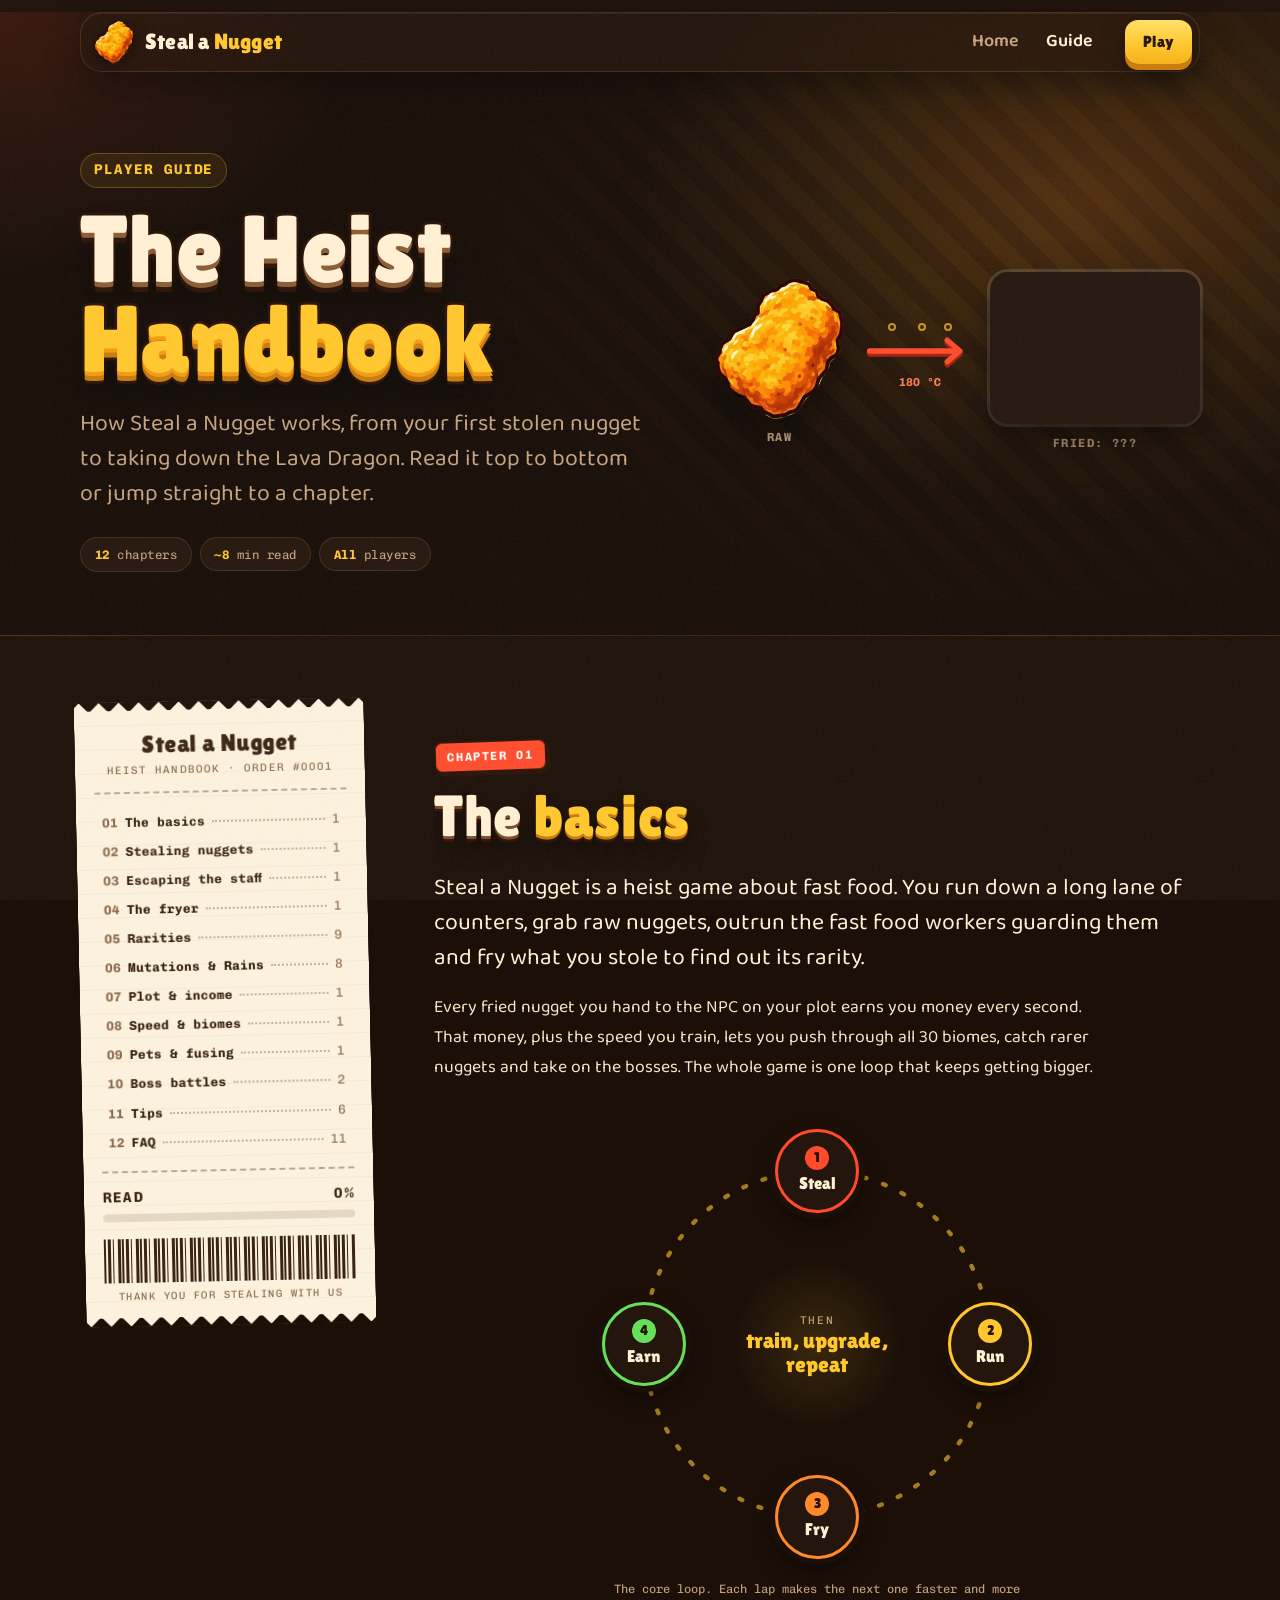
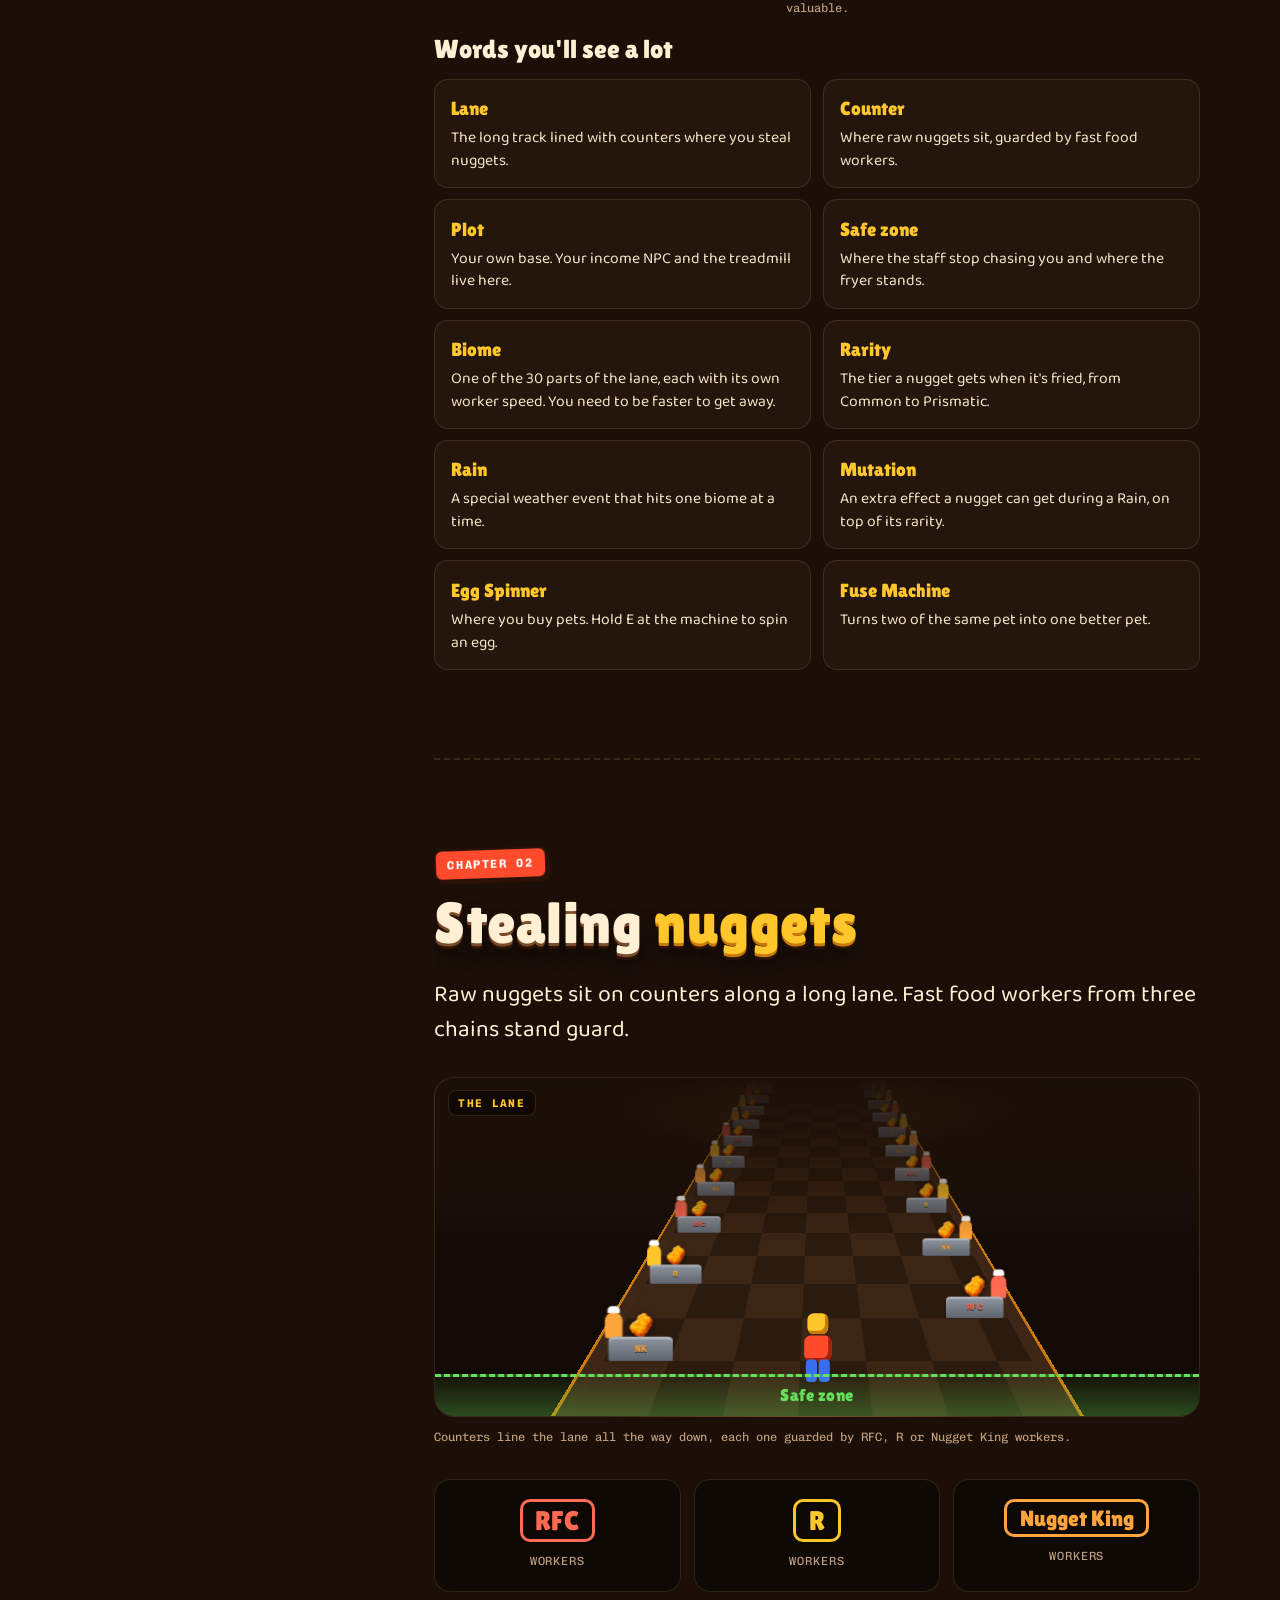
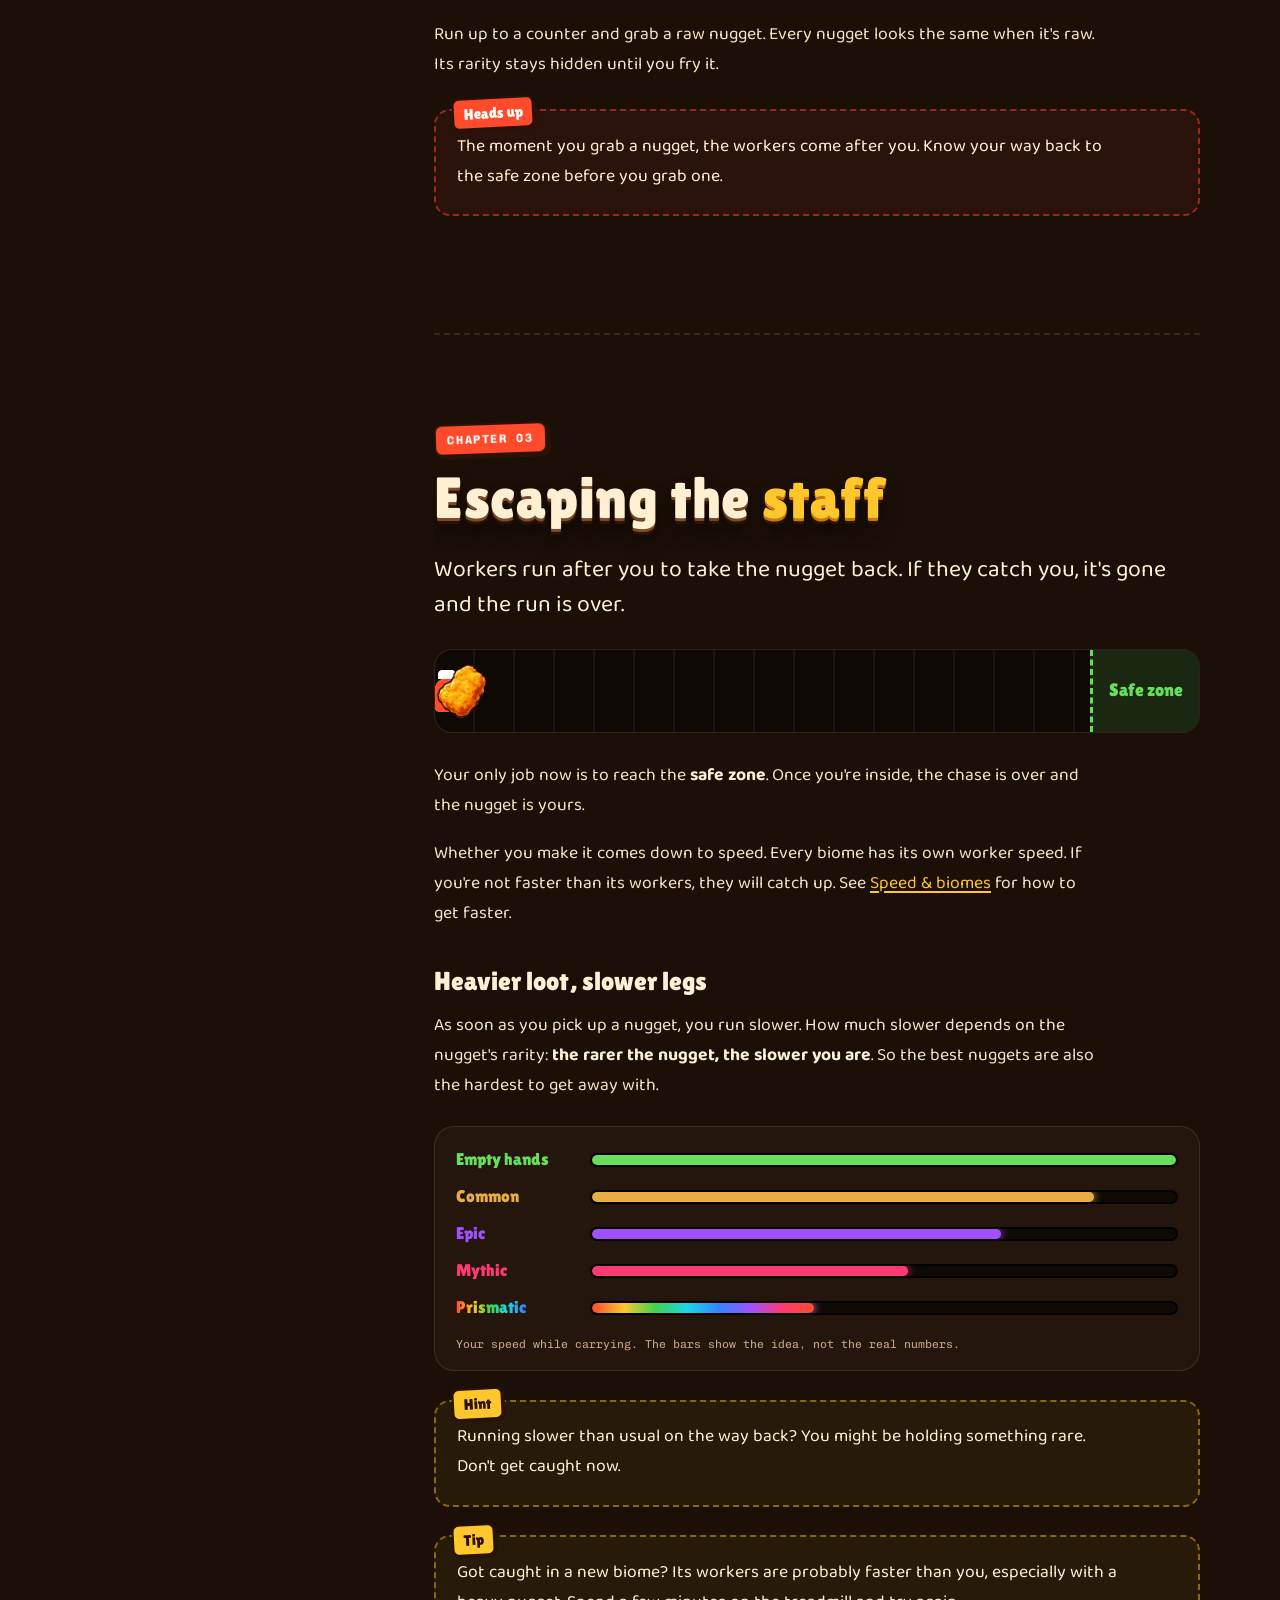
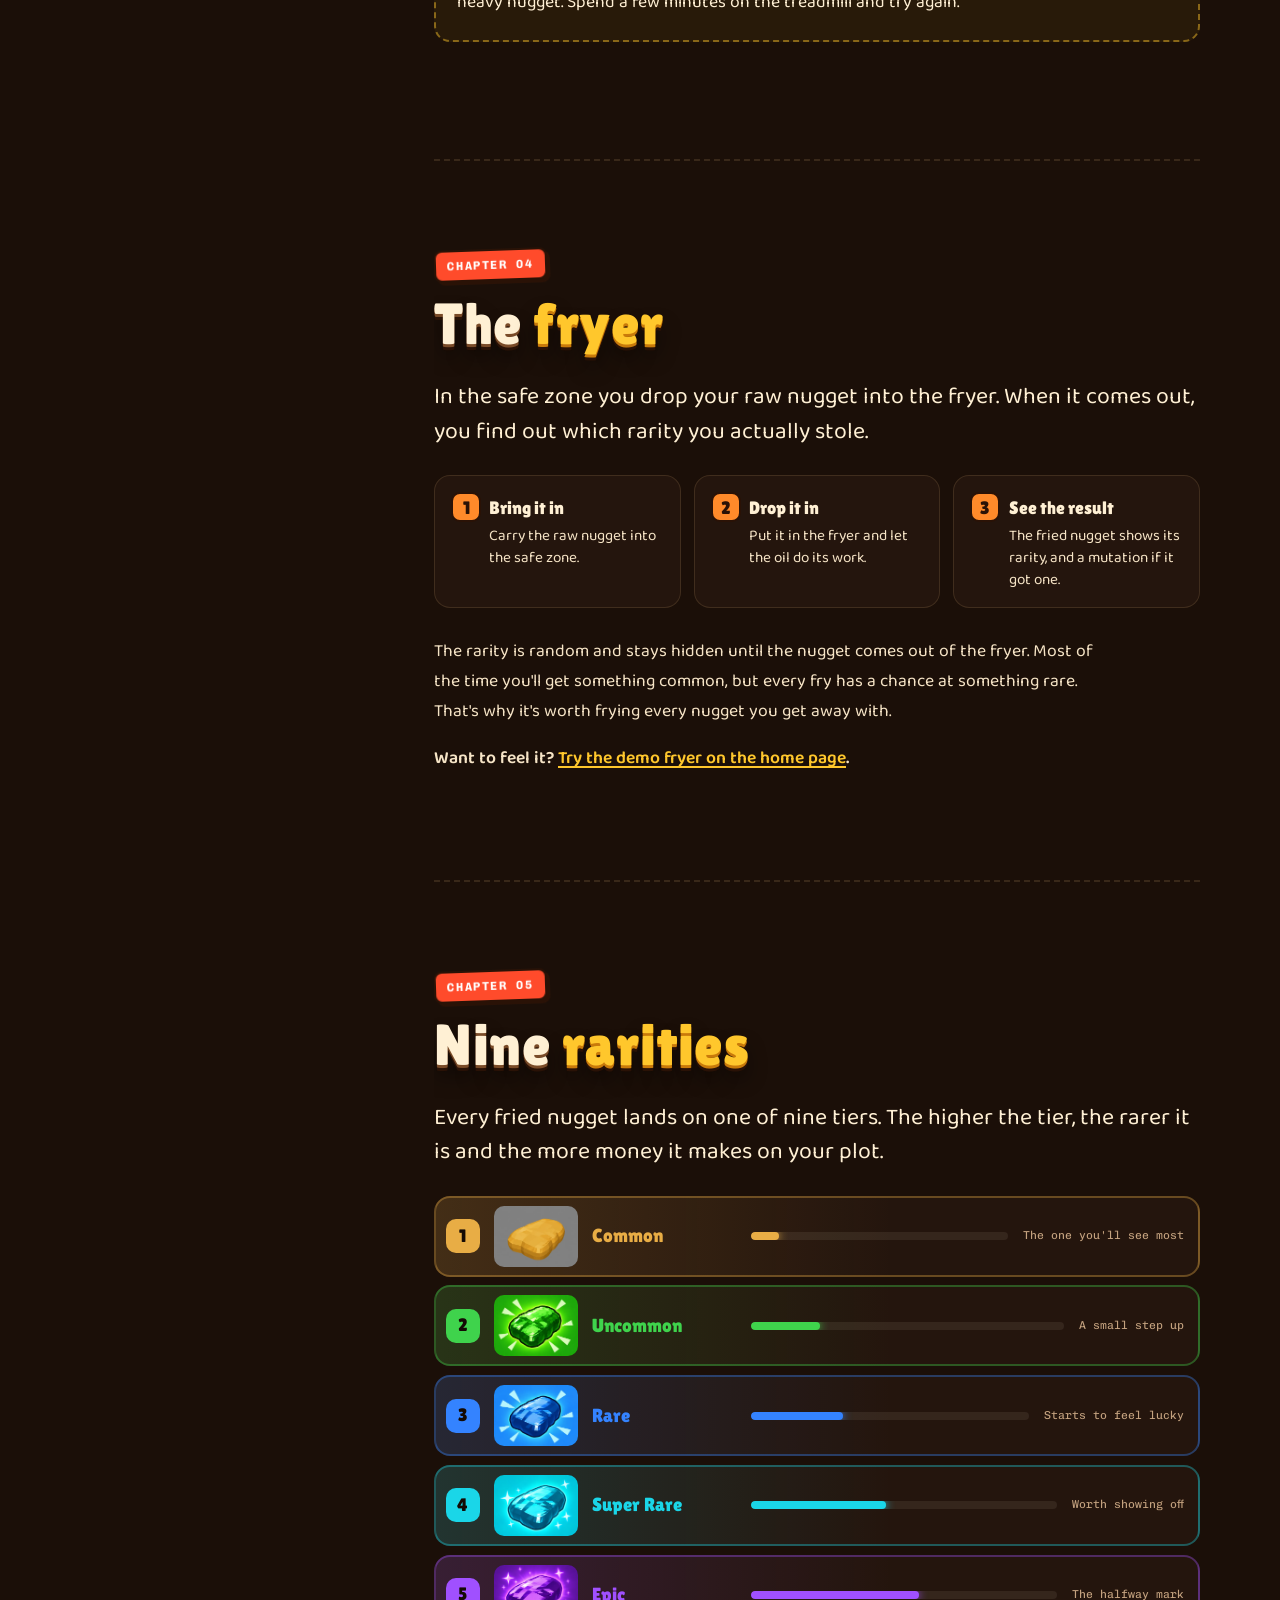
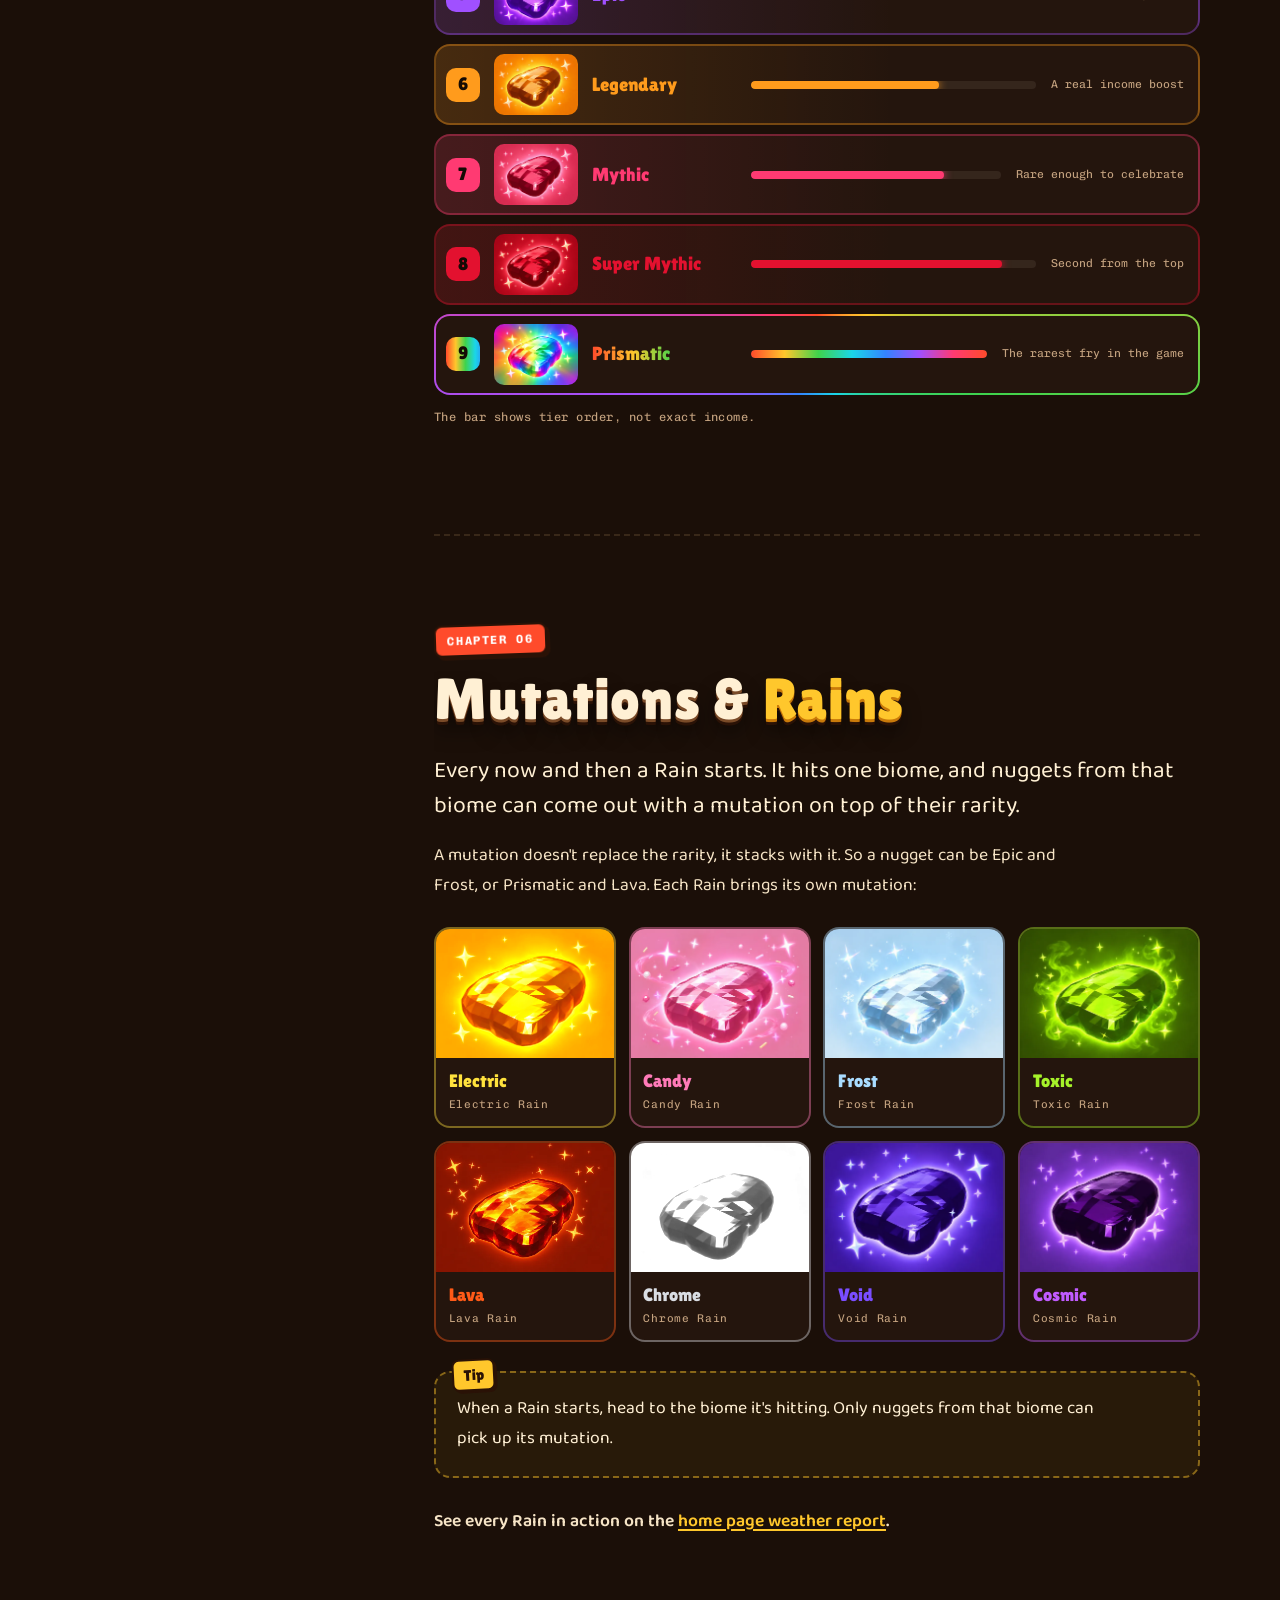
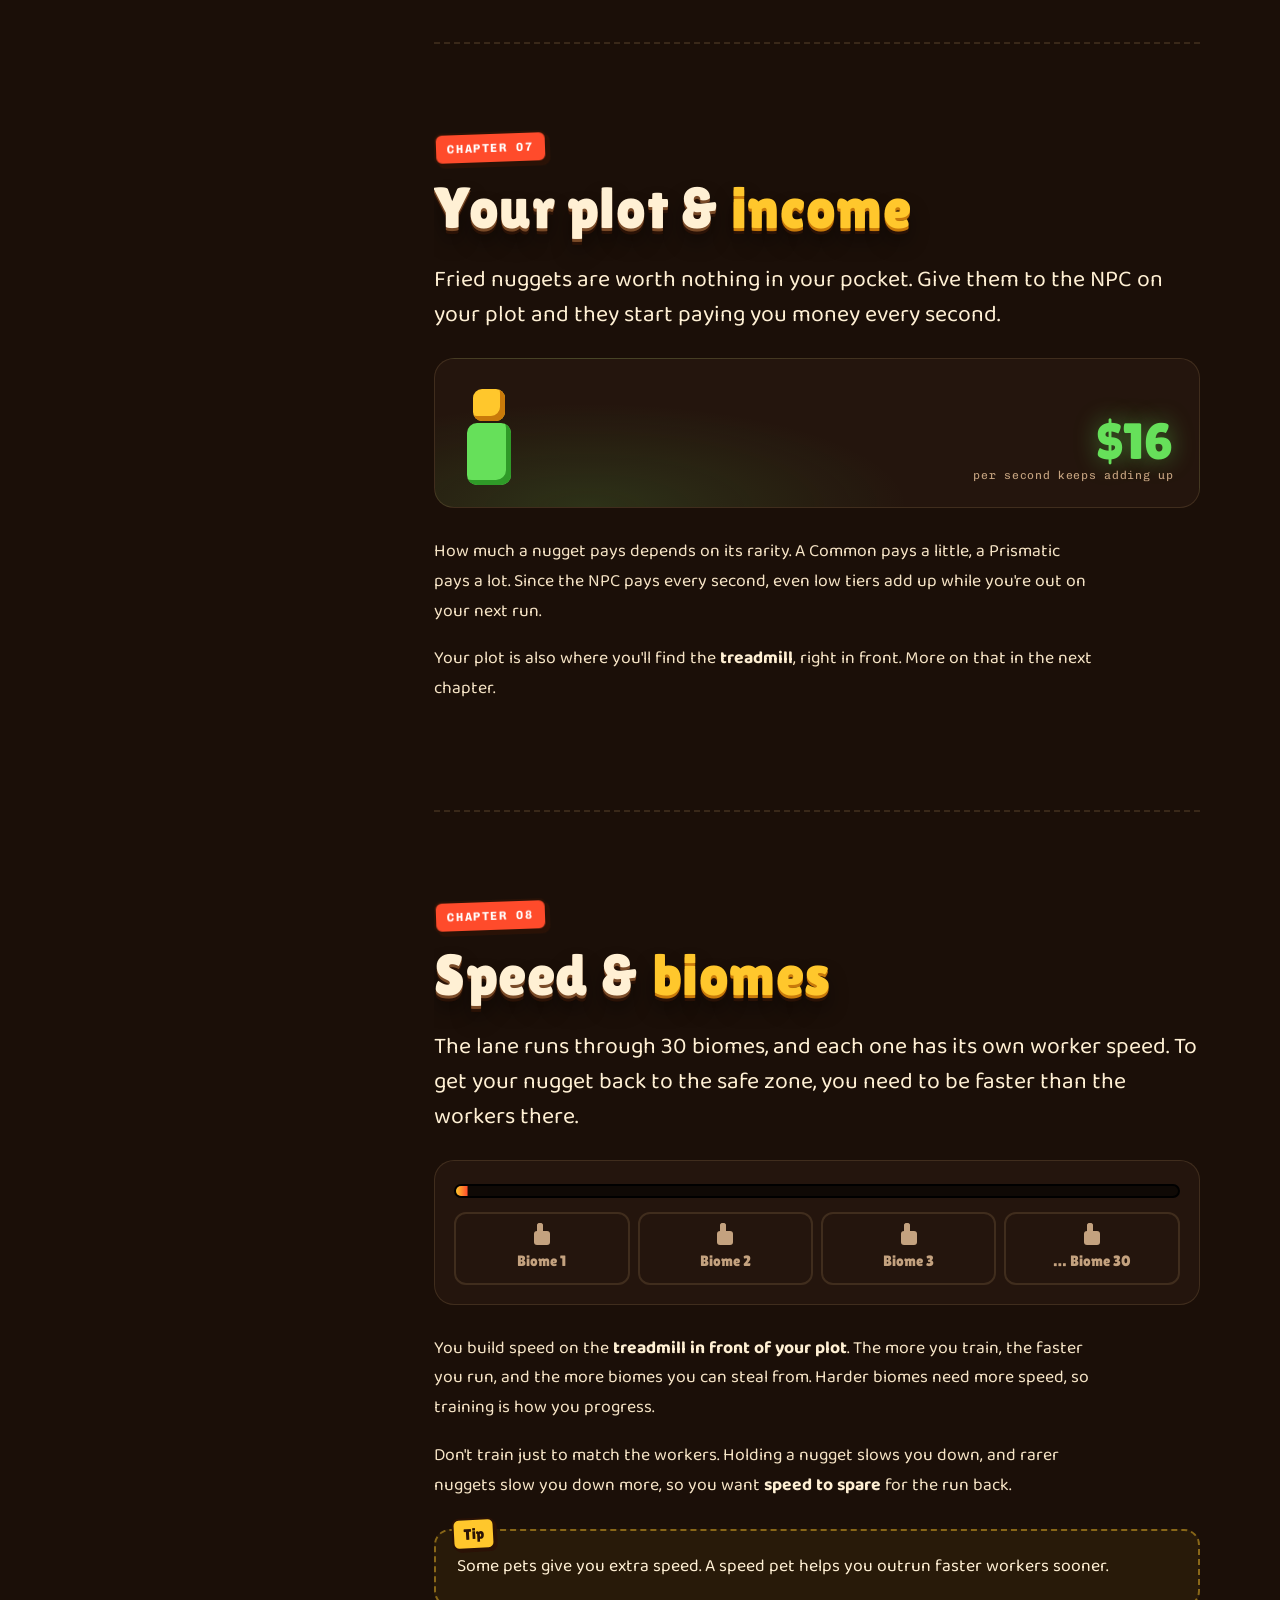
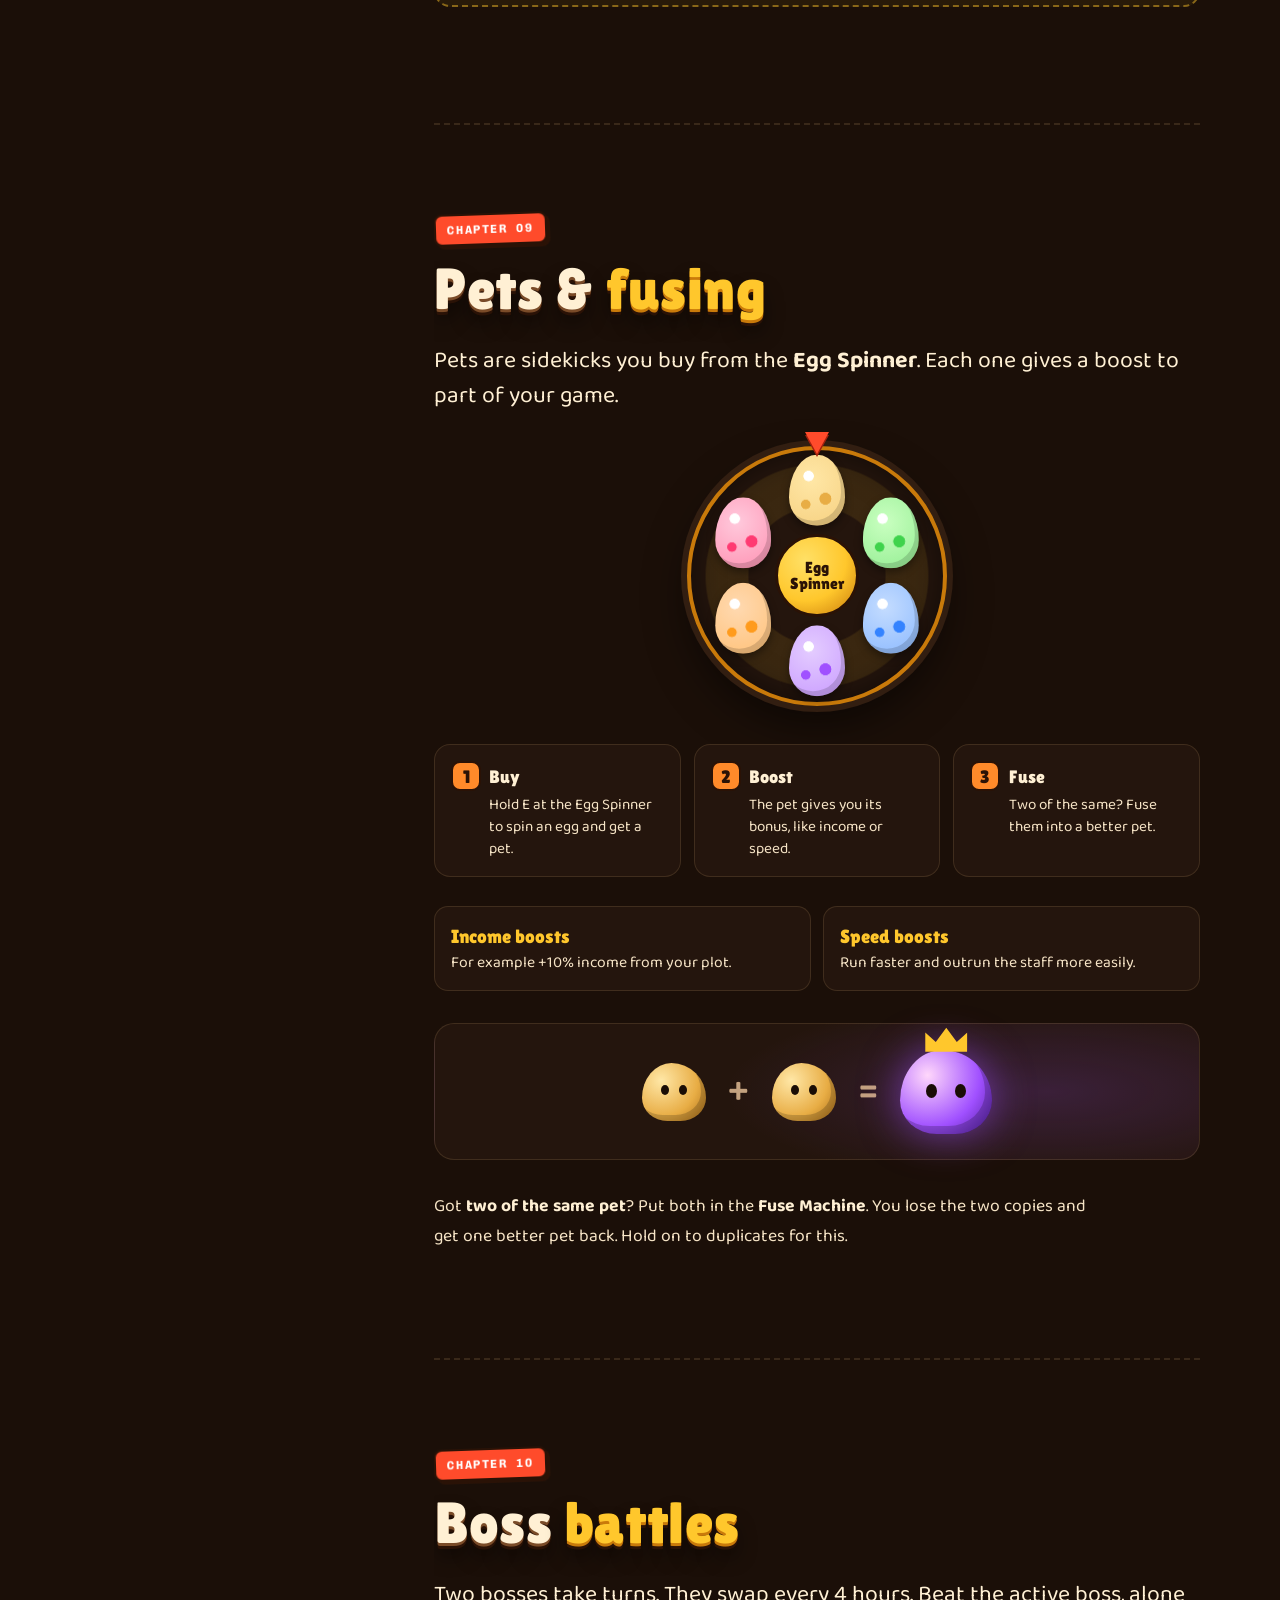
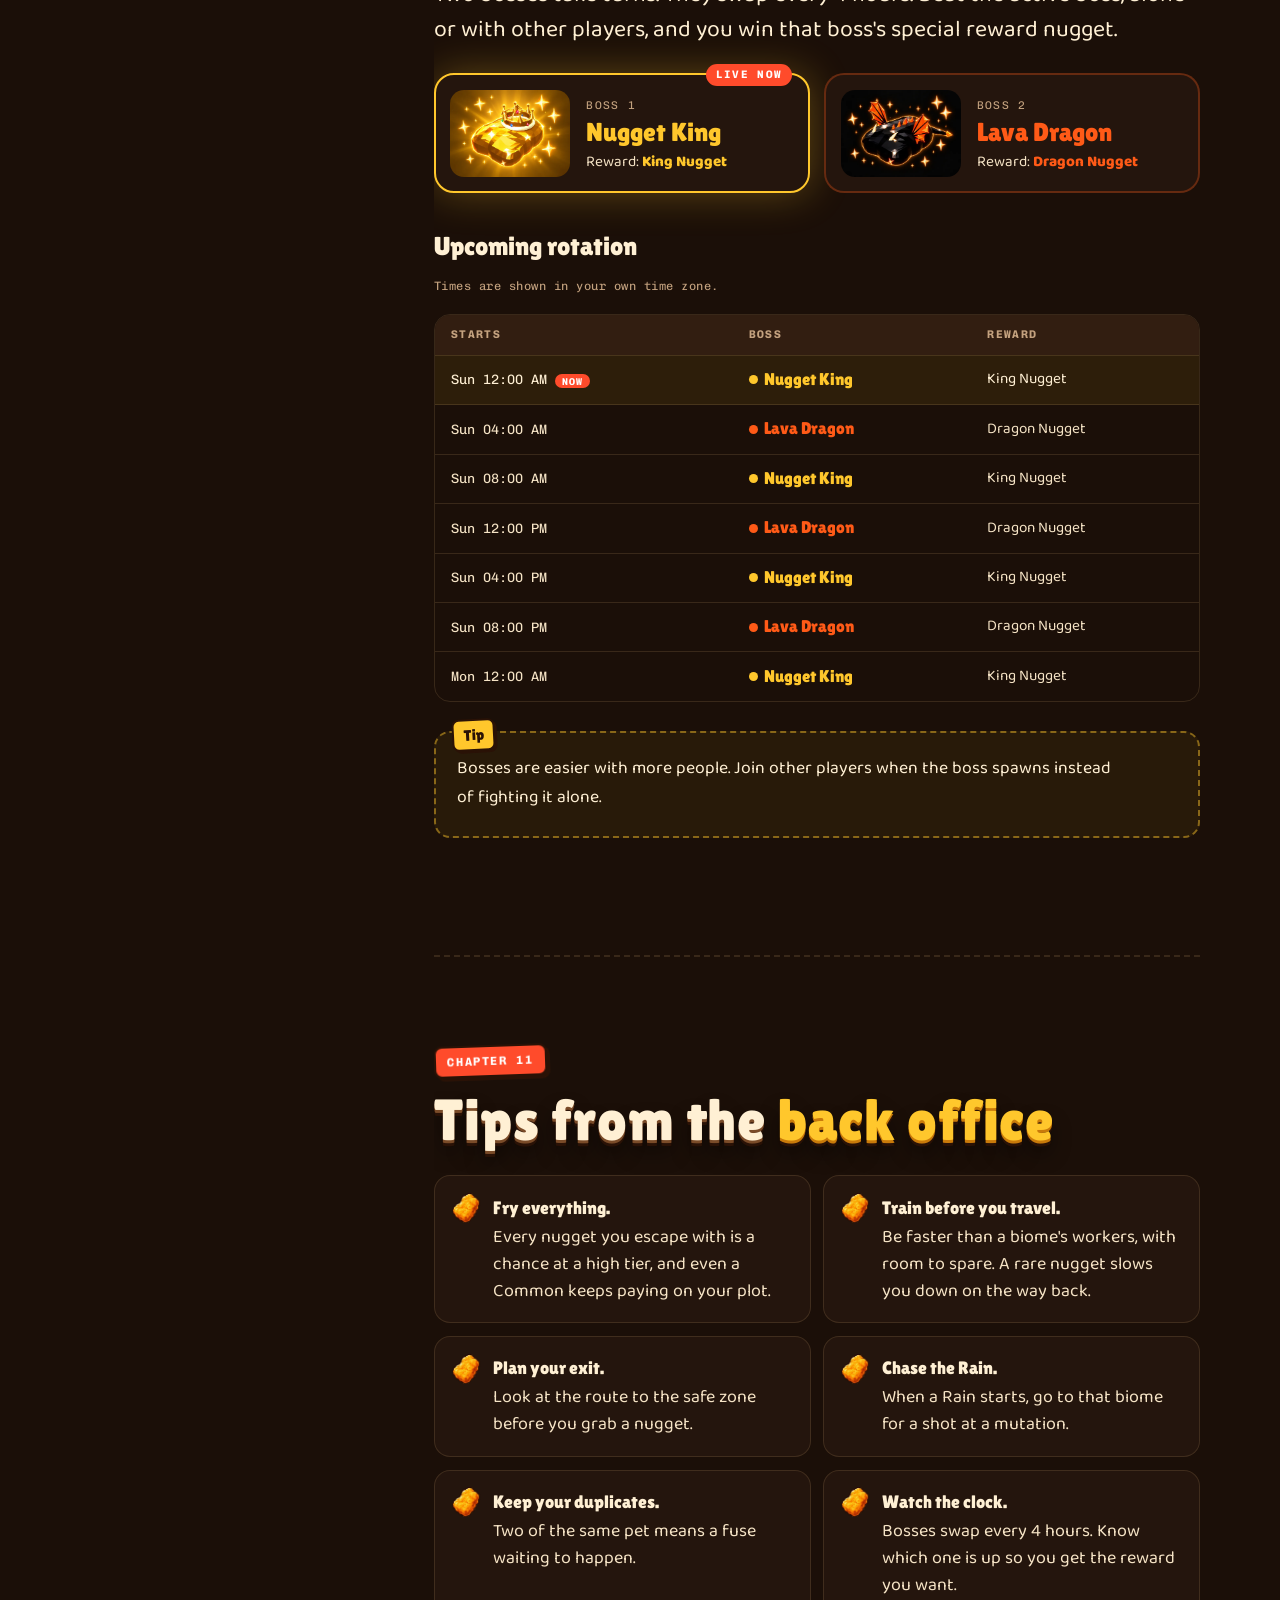
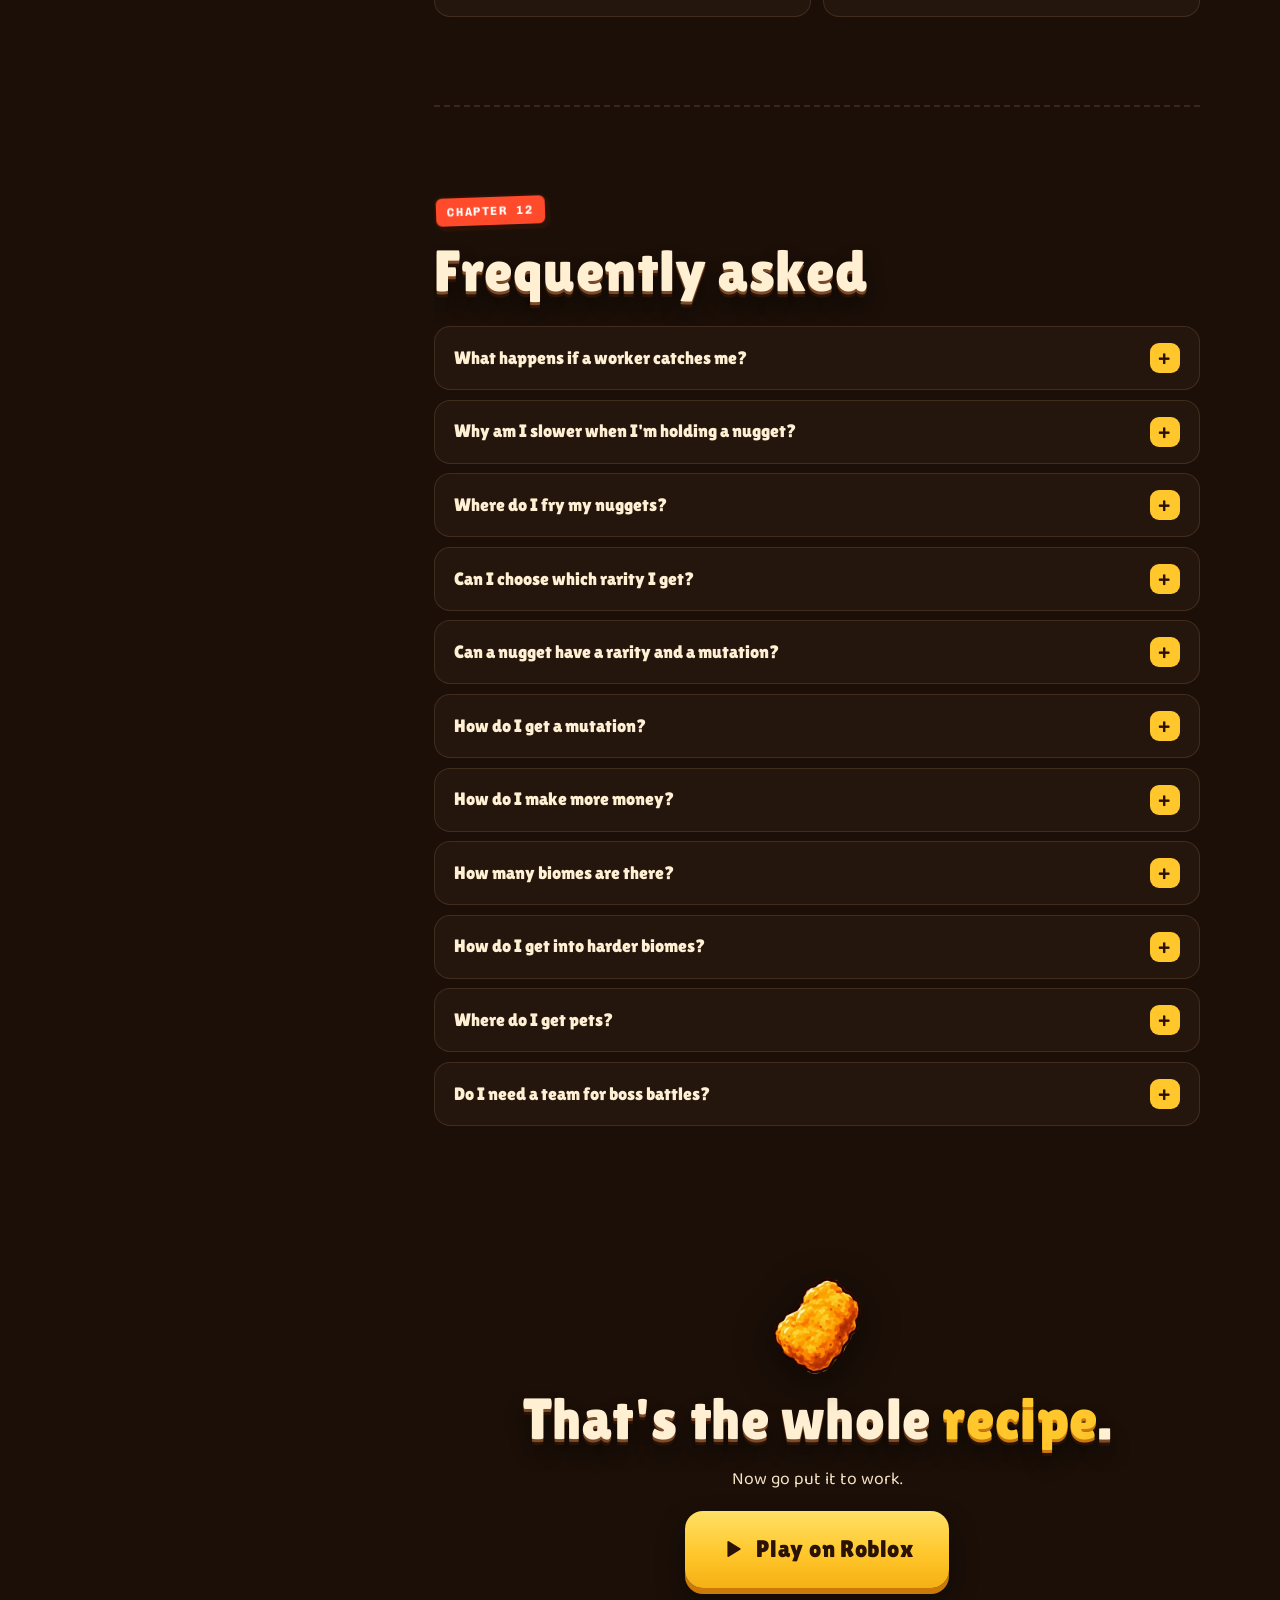
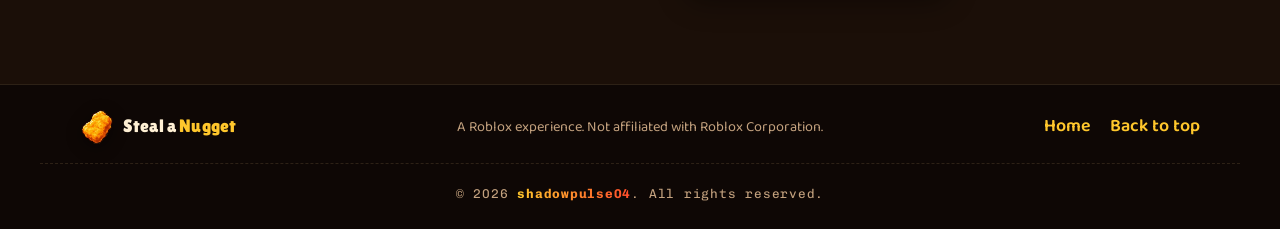
==== commit 87e389ca: "Optimize the site for phones and iPads - Hover effects only apply on devices with a real mouse, so c" ====
--- a/guide.html
+++ b/guide.html
@@ -4,6 +4,7 @@
 <meta charset="utf-8">
 <meta name="viewport" content="width=device-width, initial-scale=1, viewport-fit=cover">
 <title>Steal a Nugget Guide</title>
+<meta name="theme-color" content="#150c07">
 <meta name="description" content="The full player guide to Steal a Nugget: stealing, escaping, frying, rarities, mutations, income, speed, pets and boss battles.">
 <link rel="preconnect" href="https://fonts.googleapis.com">
 <link rel="preconnect" href="https://fonts.gstatic.com" crossorigin>
--- a/style.css
+++ b/style.css
@@ -82,7 +82,13 @@
 [hidden] { display: none !important; }
 ::selection { background: var(--mustard); color: var(--ink); }
 
-.wrap { width: min(1200px, 100%); margin-inline: auto; padding-inline: clamp(16px, 4vw, 40px); }
+:root { --gutter: clamp(16px, 4vw, 40px); }
+.wrap {
+  width: min(1200px, 100%); margin-inline: auto;
+  padding-inline: max(var(--gutter), env(safe-area-inset-left, 0px)) max(var(--gutter), env(safe-area-inset-right, 0px));
+}
+/* touch: no grey tap flash, no double-tap zoom on rapid taps */
+a, button, [role="tab"], .boss-art, .nugget3d { -webkit-tap-highlight-color: transparent; touch-action: manipulation; }
 
 /* ---------- film grain over everything ---------- */
 .grain {
@@ -157,7 +163,7 @@
   transform: translate(var(--tx, 0px), calc(var(--ty, 0px) + var(--press, 0px)));
   transition: transform .18s var(--ease-pop), box-shadow .18s, filter .2s;
 }
-.btn:hover { filter: brightness(1.08) saturate(1.1); }
+@media (hover: hover) { .btn:hover { filter: brightness(1.08) saturate(1.1); } }
 .btn:active { --press: 5px; box-shadow: 0 1px 0 var(--edge), 0 4px 10px rgba(0, 0, 0, .35); }
 .btn-play { --bg: linear-gradient(180deg, #ffe066, var(--mustard) 55%, #f5b014); --fg: var(--ink); --edge: var(--mustard-deep); }
 .btn-play::after {
@@ -168,7 +174,7 @@
 }
 .btn-fry { --bg: linear-gradient(180deg, #ff7258, var(--ketchup) 55%, #e8361a); --fg: #fff; --edge: var(--ketchup-deep); }
 .btn-ghost { --bg: rgba(255, 240, 212, .04); --edge: transparent; box-shadow: inset 0 0 0 2px var(--line); }
-.btn-ghost:hover { box-shadow: inset 0 0 0 2px rgba(255, 199, 44, .5); }
+@media (hover: hover) { .btn-ghost:hover { box-shadow: inset 0 0 0 2px rgba(255, 199, 44, .5); } }
 .btn-ghost:active { box-shadow: inset 0 0 0 2px var(--line); }
 .btn-sm { font-size: 1rem; padding: .6em 1.1em; border-radius: 13px; }
 .btn-lg { font-size: clamp(1.15rem, 1rem + .6vw, 1.5rem); padding: .85em 1.5em; border-radius: 18px; }
@@ -199,12 +205,13 @@
 .brand { display: inline-flex; align-items: center; gap: .55rem; text-decoration: none; font-family: var(--f-display); font-size: 1.35rem; letter-spacing: .01em; white-space: nowrap; }
 .brand img { width: 44px; height: 44px; object-fit: contain; filter: drop-shadow(0 4px 8px rgba(0, 0, 0, .45)); animation: logoBob 3s ease-in-out infinite; }
 @keyframes logoBob { 50% { transform: rotate(-8deg) translateY(-2px); } }
-.brand:hover img { animation: logoSpin .7s var(--ease-pop); }
+@media (hover: hover) { .brand:hover img { animation: logoSpin .7s var(--ease-pop); } }
 @keyframes logoSpin { from { transform: rotate(0) scale(1); } 50% { transform: rotate(200deg) scale(1.2); } to { transform: rotate(360deg) scale(1); } }
 .brand b { font-weight: 400; color: var(--mustard); }
 .nav-links { position: relative; display: flex; gap: .1rem; margin-left: auto; isolation: isolate; }
 .nav-links a { position: relative; padding: .5rem .8rem; border-radius: 12px; text-decoration: none; font-weight: 600; color: var(--muted); transition: color .25s; }
-.nav-links a:hover, .nav-links a.active { color: var(--batter); }
+.nav-links a.active { color: var(--batter); }
+@media (hover: hover) { .nav-links a:hover { color: var(--batter); } }
 .nav-blob {
   position: absolute; top: 0; left: 0; height: 100%; width: 0; z-index: -1; border-radius: 12px;
   background: rgba(255, 199, 44, .13); border: 1px solid rgba(255, 199, 44, .35);
@@ -215,11 +222,16 @@
   background: rgba(255, 240, 212, .05); border: 1px solid var(--line); color: var(--muted);
   transition: color .2s, background .2s;
 }
-.snd:hover { color: var(--batter); background: rgba(255, 240, 212, .1); }
+@media (hover: hover) { .snd:hover { color: var(--batter); background: rgba(255, 240, 212, .1); } }
 .snd .snd-x { display: none; }
 .snd[aria-pressed="false"] .snd-wave { display: none; }
 .snd[aria-pressed="false"] .snd-x { display: inline; }
-@media (max-width: 1100px) {
+@media (min-width: 1001px) and (max-width: 1240px) {
+  .nav-links a { padding: .5rem .55rem; font-size: .95rem; }
+  .nav-pill { gap: .5rem; }
+  .brand { font-size: 1.2rem; }
+}
+@media (max-width: 1000px) {
   .nav-links { display: none; }
   .nav-pill .nav-guide { margin-left: auto; }
 }
@@ -443,7 +455,21 @@
 
 .steps { list-style: none; margin: 0; padding: 150px 0 0; display: grid; grid-template-columns: repeat(4, minmax(0, 1fr)); gap: 1.3rem; }
 @media (max-width: 1060px) { .steps { padding-top: 0; grid-template-columns: repeat(2, minmax(0, 1fr)); } }
-@media (max-width: 560px) { .steps { grid-template-columns: 1fr; } }
+.step-dots { display: none; }
+@media (max-width: 600px) {
+  .steps {
+    display: flex; gap: 14px; overflow-x: auto; overscroll-behavior-x: contain;
+    scroll-snap-type: x mandatory; scrollbar-width: none;
+    margin-inline: calc(-1 * var(--gutter)); padding: 26px var(--gutter) 6px; scroll-padding-inline: var(--gutter);
+  }
+  .steps::-webkit-scrollbar { display: none; }
+  .steps::after { content: ""; flex: 0 0 1px; }
+  .step { flex: 0 0 84%; scroll-snap-align: center; box-shadow: 6px 6px 0 #0b0603; }
+  .steps .step.reveal { animation: none; }
+  .step-dots { display: flex; justify-content: center; gap: .5rem; margin-top: 1rem; }
+  .step-dots button { width: 10px; height: 10px; padding: 0; border-radius: 99px; border: 0; background: var(--crust-2); transition: width .3s var(--ease-pop), background .3s; cursor: pointer; }
+  .step-dots button.on { width: 28px; background: var(--mustard); }
+}
 .step {
   position: relative; padding: 1.6rem 1.4rem 1.5rem; border-radius: var(--radius);
   background: radial-gradient(120% 60% at 0% 0%, color-mix(in srgb, var(--sc) 16%, transparent), transparent 60%), var(--crust);
@@ -451,17 +477,17 @@
   display: flex; flex-direction: column; gap: .5rem; min-width: 0;
   transition: transform .35s var(--ease-pop), box-shadow .35s, border-color .3s;
 }
-.step:hover { transform: translate(-4px, -6px) rotate(-1deg); border-color: color-mix(in srgb, var(--sc) 60%, transparent); box-shadow: 12px 14px 0 color-mix(in srgb, var(--sc) 55%, #0b0603); }
+@media (hover: hover) { .step:hover { transform: translate(-4px, -6px) rotate(-1deg); border-color: color-mix(in srgb, var(--sc) 60%, transparent); box-shadow: 12px 14px 0 color-mix(in srgb, var(--sc) 55%, #0b0603); } }
 .step-n {
   position: absolute; top: -18px; right: 18px; width: 46px; height: 46px; display: grid; place-items: center;
   border-radius: 14px; background: var(--sc); color: var(--ink); border: 3px solid var(--ink);
   font-family: var(--f-display); font-size: 1.5rem; box-shadow: 0 4px 0 var(--ink);
   transform: rotate(8deg); transition: transform .4s var(--ease-pop);
 }
-.step:hover .step-n { transform: rotate(-8deg) scale(1.15); }
+@media (hover: hover) { .step:hover .step-n { transform: rotate(-8deg) scale(1.15); } }
 .step-ico { width: 64px; height: 64px; padding: 10px; border-radius: 18px; color: var(--sc); background: color-mix(in srgb, var(--sc) 14%, transparent); border: 1px solid color-mix(in srgb, var(--sc) 30%, transparent); }
 .step-ico svg { width: 100%; height: 100%; }
-.step:hover .step-ico svg { animation: icoJiggle .5s var(--ease-pop); }
+@media (hover: hover) { .step:hover .step-ico svg { animation: icoJiggle .5s var(--ease-pop); } }
 @keyframes icoJiggle { 30% { transform: scale(.85) rotate(-10deg); } 60% { transform: scale(1.12) rotate(6deg); } }
 .step h3 { margin: .3rem 0 0; font-family: var(--f-display); font-weight: 400; font-size: var(--step-2); line-height: 1; }
 .step p { margin: 0; color: var(--muted); }
@@ -505,7 +531,7 @@
 /* ===================== FRYER ===================== */
 .fryer-sec { background: radial-gradient(50% 60% at 75% 50%, rgba(255, 199, 44, .12), transparent 70%), var(--oil-2); }
 .fryer-grid { display: grid; grid-template-columns: 1fr 1fr; gap: clamp(2rem, 5vw, 4.5rem); align-items: start; }
-@media (max-width: 900px) { .fryer-grid { grid-template-columns: 1fr; } }
+@media (max-width: 700px) { .fryer-grid { grid-template-columns: 1fr; } }
 .fryer {
   margin-top: 2rem; padding: 1.2rem; border-radius: 28px;
   background: linear-gradient(180deg, #555b64, #2a2d33);
@@ -599,7 +625,7 @@
 .history li.empty { width: auto; border: 0; color: var(--muted); font-size: .9rem; animation: none; align-self: center; }
 .odds-bar { display: flex; height: 16px; border-radius: 999px; overflow: hidden; background: var(--crust); }
 .odds-bar span { height: 100%; background: var(--c); min-width: 3px; transition: filter .2s; }
-.odds-bar span:hover { filter: brightness(1.3); }
+@media (hover: hover) { .odds-bar span:hover { filter: brightness(1.3); } }
 .odds-legend { display: flex; flex-wrap: wrap; gap: .3rem .9rem; margin: .6rem 0 0; padding: 0; list-style: none; font-family: var(--f-mono); font-size: .74rem; color: var(--muted); font-variant-numeric: tabular-nums; }
 .odds-legend li { display: inline-flex; align-items: center; gap: .35rem; }
 .odds-legend li::before { content: ""; width: 8px; height: 8px; border-radius: 2px; background: var(--c); }
@@ -631,7 +657,7 @@
   animation: cardFloat 6s ease-in-out infinite; animation-delay: calc(var(--t) * -.7s);
 }
 @keyframes cardFloat { 50% { translate: 0 -8px; } }
-.hcard:hover { --hov: 1; transition: transform .08s linear, box-shadow .35s; box-shadow: 0 34px 70px rgba(0, 0, 0, .55), 0 0 50px color-mix(in srgb, var(--rc) 45%, transparent); z-index: 2; }
+@media (hover: hover) { .hcard:hover { --hov: 1; transition: transform .08s linear, box-shadow .35s; box-shadow: 0 34px 70px rgba(0, 0, 0, .55), 0 0 50px color-mix(in srgb, var(--rc) 45%, transparent); z-index: 2; } }
 .hc { position: relative; overflow: hidden; border-radius: 20px; background: linear-gradient(180deg, #2b190e, #170d07); display: flex; flex-direction: column; height: 100%; }
 .hc-top { display: flex; justify-content: space-between; align-items: center; padding: .65rem .85rem; }
 .hc-tier { padding: .1rem .55rem; border-radius: 8px; background: var(--rc); color: #140a04; font-family: var(--f-display); font-size: 1rem; line-height: 1.4; }
@@ -640,7 +666,7 @@
 .hc-gems i.off { background: rgba(255, 240, 212, .12); box-shadow: none; }
 .hc-art { position: relative; margin: 0 .7rem; border-radius: 14px; overflow: hidden; border: 2px solid color-mix(in srgb, var(--rc) 60%, transparent); }
 .hc-art img { width: 100%; aspect-ratio: 1473 / 1068; object-fit: cover; transition: transform .6s var(--ease-pop); }
-.hcard:hover .hc-art img { transform: scale(1.1) rotate(-2deg); }
+@media (hover: hover) { .hcard:hover .hc-art img { transform: scale(1.1) rotate(-2deg); } }
 .hc h3 { margin: .75rem .9rem .35rem; font-family: var(--f-display); font-weight: 400; font-size: var(--step-1); line-height: 1.05; color: var(--rc); text-shadow: 0 2px 0 rgba(0, 0, 0, .5); }
 .hc-foot { display: flex; align-items: center; gap: .6rem; padding: 0 .9rem 1rem; font-family: var(--f-mono); font-size: .66rem; letter-spacing: .1em; text-transform: uppercase; color: var(--muted); }
 .r-bar { flex: 1; display: block; height: 6px; border-radius: 99px; background: rgba(255, 240, 212, .08); overflow: hidden; }
@@ -690,11 +716,22 @@
 .rain-tabs { display: flex; flex-wrap: wrap; justify-content: center; gap: .5rem; margin-bottom: clamp(2rem, 4vw, 3rem); }
 .rain-tabs button { display: inline-flex; align-items: center; gap: .5rem; padding: .55rem 1rem; border-radius: 999px; cursor: pointer; background: rgba(255, 255, 255, .04); border: 2px solid rgba(255, 255, 255, .1); font-family: var(--f-display); font-size: 1.05rem; letter-spacing: .02em; color: var(--batter); transition: transform .25s var(--ease-pop), background .25s, border-color .25s, box-shadow .25s, color .25s; }
 .rain-tabs button::before { content: ""; width: 10px; height: 10px; border-radius: 50%; background: var(--mc); box-shadow: 0 0 10px var(--mc); }
-.rain-tabs button:hover { transform: translateY(-3px); border-color: var(--mc); }
+@media (hover: hover) { .rain-tabs button:hover { transform: translateY(-3px); border-color: var(--mc); } }
 .rain-tabs button[aria-selected="true"] { background: var(--mc); border-color: var(--mc); color: #140a04; box-shadow: 0 0 30px color-mix(in srgb, var(--mc) 60%, transparent); transform: translateY(-2px) scale(1.05); }
 .rain-tabs button[aria-selected="true"]::before { background: #140a04; box-shadow: none; }
 .rain-stage { display: grid; grid-template-columns: 1fr 1fr; gap: clamp(2rem, 5vw, 4rem); align-items: center; }
-@media (max-width: 820px) { .rain-stage { grid-template-columns: 1fr; } }
+@media (max-width: 700px) { .rain-stage { grid-template-columns: 1fr; } }
+@media (max-width: 600px) {
+  .rain-tabs {
+    flex-wrap: nowrap; justify-content: flex-start; overflow-x: auto; scrollbar-width: none; scroll-snap-type: x proximity;
+    margin-inline: calc(-1 * var(--gutter)); padding: 8px var(--gutter) 12px;
+    -webkit-mask-image: linear-gradient(90deg, transparent, #000 var(--gutter), #000 calc(100% - var(--gutter)), transparent);
+    mask-image: linear-gradient(90deg, transparent, #000 var(--gutter), #000 calc(100% - var(--gutter)), transparent);
+  }
+  .rain-tabs::-webkit-scrollbar { display: none; }
+  .rain-tabs::after { content: ""; flex: 0 0 1px; }
+  .rain-tabs button { flex: none; scroll-snap-align: center; }
+}
 .rain-art { position: relative; max-width: 480px; width: 100%; justify-self: center; display: grid; place-items: center; }
 .rain-ring { position: absolute; inset: -8%; border-radius: 50%; background: conic-gradient(from 0deg, transparent, var(--mc), transparent 40%, var(--mc), transparent 70%); filter: blur(30px); opacity: .6; animation: spin 6s linear infinite; }
 /* mutation card: same hover as the rarity cards (tilt, glare, zoom), no rainbow foil */
@@ -706,15 +743,15 @@
   animation: mutFloat 5s ease-in-out infinite;
 }
 @keyframes mutFloat { 50% { translate: 0 -12px; rotate: -1.5deg; } }
-.mut-card:hover { --hov: 1; transition: transform .08s linear; }
+@media (hover: hover) { .mut-card:hover { --hov: 1; transition: transform .08s linear; } }
 .mc-in {
   position: relative; border-radius: 28px; overflow: hidden;
   box-shadow: 0 30px 60px rgba(0, 0, 0, .6), 0 0 0 4px color-mix(in srgb, var(--mc) 70%, transparent), 0 0 70px color-mix(in srgb, var(--mc) 45%, transparent);
   transition: box-shadow .35s;
 }
-.mut-card:hover .mc-in { box-shadow: 0 40px 80px rgba(0, 0, 0, .65), 0 0 0 4px var(--mc), 0 0 100px color-mix(in srgb, var(--mc) 65%, transparent); }
+@media (hover: hover) { .mut-card:hover .mc-in { box-shadow: 0 40px 80px rgba(0, 0, 0, .65), 0 0 0 4px var(--mc), 0 0 100px color-mix(in srgb, var(--mc) 65%, transparent); } }
 .mc-in img { width: 100%; transition: transform .6s var(--ease-pop); }
-.mut-card:hover .mc-in img { transform: scale(1.08) rotate(-2deg); }
+@media (hover: hover) { .mut-card:hover .mc-in img { transform: scale(1.08) rotate(-2deg); } }
 .mc-in img.swap { animation: mutSwap .7s var(--ease-pop); }
 .mc-glare {
   position: absolute; inset: 0; pointer-events: none; mix-blend-mode: overlay;
@@ -843,7 +880,16 @@
 .boss-clock span { font-family: var(--f-mono); font-size: .78rem; letter-spacing: .12em; text-transform: uppercase; color: var(--muted); }
 .boss-clock b { font-family: var(--f-mono); font-weight: 700; font-size: 1.6rem; color: var(--mustard); font-variant-numeric: tabular-nums; }
 .boss-grid { display: grid; grid-template-columns: 1fr auto 1fr; gap: clamp(1rem, 3vw, 2rem); align-items: center; }
-@media (max-width: 820px) { .boss-grid { grid-template-columns: 1fr; } .vs { margin: -.5rem auto; } }
+@media (max-width: 820px) {
+  .boss-grid { grid-template-columns: 1fr 1fr; position: relative; }
+  .vs { position: absolute; left: 50%; top: 50%; translate: -50% -50%; z-index: 7; font-size: 3.2rem; pointer-events: none; }
+  .boss { padding: 1.2rem 1.1rem 1.1rem; }
+  .boss-name { font-size: clamp(1.8rem, 1.2rem + 2.4vw, 2.6rem); }
+}
+@media (max-width: 600px) {
+  .boss-grid { grid-template-columns: 1fr; }
+  .vs { position: static; translate: none; margin: -.5rem auto; }
+}
 .boss { --bc: var(--mustard); --hp: 1; position: relative; overflow: hidden; isolation: isolate; min-width: 0; padding: 1.5rem 1.5rem 1.3rem; border-radius: 30px; background: var(--crust); border: 3px solid color-mix(in srgb, var(--bc) 35%, transparent); display: flex; flex-direction: column; gap: .2rem; transition: border-color .3s, box-shadow .3s; }
 .boss-dragon { --bc: var(--m-lava); }
 .boss.live { border-color: var(--bc); box-shadow: 0 0 60px color-mix(in srgb, var(--bc) 35%, transparent); }
@@ -868,7 +914,7 @@
 .hp-txt b { color: var(--batter); }
 .boss-art { display: block; width: 100%; margin: 1rem 0; padding: 0; border: 0; background: none; cursor: crosshair; border-radius: 22px; overflow: hidden; box-shadow: 0 20px 40px rgba(0, 0, 0, .5); }
 .boss-art img { width: 100%; transition: transform .6s var(--ease-pop), filter .3s; }
-.boss-art:hover img { transform: scale(1.06); }
+@media (hover: hover) { .boss-art:hover img { transform: scale(1.06); } }
 .boss.live .boss-art { animation: bossBreath 2.6s ease-in-out infinite; }
 @keyframes bossBreath { 50% { transform: scale(1.02); } }
 .boss.hit .boss-art { animation: hitShake .28s; }
@@ -916,6 +962,7 @@
 .copyright b { font-weight: 700; background: linear-gradient(90deg, var(--mustard), var(--ketchup), var(--mustard)); background-size: 200% 100%; -webkit-background-clip: text; background-clip: text; color: transparent; animation: prismText 4s linear infinite; }
 
 /* ===================== MOTION SAFETY ===================== */
+@media (hover: none) { .grain { animation: none; } }
 @media (prefers-reduced-motion: reduce) {
   *, *::before, *::after { animation-duration: .001ms !important; animation-iteration-count: 1 !important; transition-duration: .001ms !important; scroll-behavior: auto !important; }
   .reveal, .split .w { animation: none !important; }
--- a/guide.css
+++ b/guide.css
@@ -122,7 +122,7 @@
   padding: .3rem .4rem; border-radius: 4px; text-decoration: none; color: var(--paper-ink);
   transition: background .2s;
 }
-.rc-list a:hover { background: rgba(255, 199, 44, .25); }
+@media (hover: hover) { .rc-list a:hover { background: rgba(255, 199, 44, .25); } }
 .rc-list .n { color: var(--paper-mute); font-weight: 700; }
 .rc-list .t { font-weight: 700; white-space: nowrap; }
 .rc-list .d { border-bottom: 2px dotted rgba(58, 36, 18, .3); transform: translateY(-3px); min-width: 8px; }
@@ -164,7 +164,7 @@
 .g-content p.big { font-size: var(--step-1); line-height: 1.5; color: var(--batter); }
 .g-content strong { color: var(--batter); }
 .g-content a:not(.btn) { color: var(--mustard); text-decoration-thickness: 2px; text-underline-offset: 3px; }
-.g-content a:not(.btn):hover { color: #ffe066; }
+@media (hover: hover) { .g-content a:not(.btn):hover { color: #ffe066; } }
 .h3 { margin: 2.4rem 0 1rem; font-family: var(--f-display); font-weight: 400; font-size: 1.6rem; line-height: 1.1; color: var(--batter); }
 .caption { font-family: var(--f-mono); font-size: .76rem !important; letter-spacing: .04em; color: var(--muted) !important; }
 .aside-link { font-weight: 600; }
@@ -218,7 +218,7 @@
 .glossary { margin: 0; display: grid; grid-template-columns: repeat(2, minmax(0, 1fr)); gap: .7rem; }
 @media (max-width: 560px) { .glossary { grid-template-columns: 1fr; } }
 .glossary div { padding: .9rem 1rem; border-radius: 14px; background: var(--crust); border: 1px solid var(--line); transition: translate .3s var(--ease-pop), rotate .3s var(--ease-pop), border-color .3s; }
-.glossary div:hover { translate: 0 -3px; rotate: -.5deg; border-color: rgba(255, 199, 44, .4); }
+@media (hover: hover) { .glossary div:hover { translate: 0 -3px; rotate: -.5deg; border-color: rgba(255, 199, 44, .4); } }
 .glossary dt { font-family: var(--f-display); font-size: 1.2rem; color: var(--mustard); }
 .glossary dd { margin: .2rem 0 0; color: var(--read); font-size: .98rem; line-height: 1.45; }
 
@@ -261,7 +261,7 @@
   border: 2px solid color-mix(in srgb, var(--rc) 35%, transparent);
   transition: translate .3s var(--ease-pop), border-color .3s, box-shadow .3s;
 }
-.ladder li:hover { translate: 8px 0; border-color: var(--rc); box-shadow: 0 0 30px color-mix(in srgb, var(--rc) 30%, transparent); }
+@media (hover: hover) { .ladder li:hover { translate: 8px 0; border-color: var(--rc); box-shadow: 0 0 30px color-mix(in srgb, var(--rc) 30%, transparent); } }
 .l-t { width: 34px; height: 34px; display: grid; place-items: center; border-radius: 10px; background: var(--rc); color: #140a04; font-family: var(--f-display); font-size: 1.1rem; }
 .ladder img { width: 84px; border-radius: 10px; }
 .ladder b { font-family: var(--f-display); font-weight: 400; font-size: 1.2rem; color: var(--rc); white-space: nowrap; }
@@ -287,9 +287,9 @@
 .mut-grid { list-style: none; margin: 1.6rem 0; padding: 0; display: grid; grid-template-columns: repeat(4, minmax(0, 1fr)); gap: .8rem; }
 @media (max-width: 720px) { .mut-grid { grid-template-columns: repeat(2, minmax(0, 1fr)); } }
 .mut-grid li { border-radius: 16px; overflow: hidden; background: var(--crust); border: 2px solid color-mix(in srgb, var(--mc) 40%, transparent); transition: translate .3s var(--ease-pop), rotate .3s var(--ease-pop), box-shadow .3s, border-color .3s; }
-.mut-grid li:hover { translate: 0 -6px; rotate: -1deg; border-color: var(--mc); box-shadow: 0 16px 40px color-mix(in srgb, var(--mc) 30%, transparent); }
+@media (hover: hover) { .mut-grid li:hover { translate: 0 -6px; rotate: -1deg; border-color: var(--mc); box-shadow: 0 16px 40px color-mix(in srgb, var(--mc) 30%, transparent); } }
 .mut-grid img { width: 100%; aspect-ratio: 1473 / 1068; object-fit: cover; transition: transform .5s var(--ease-pop); }
-.mut-grid li:hover img { transform: scale(1.08); }
+@media (hover: hover) { .mut-grid li:hover img { transform: scale(1.08); } }
 .mut-grid img.mut-electric { filter: saturate(1.3) contrast(1.1); }
 .mut-grid img.mut-chrome { filter: grayscale(1) contrast(1.35) brightness(1.08); }
 .mut-grid div { padding: .6rem .8rem .8rem; display: flex; flex-direction: column; }
@@ -354,7 +354,11 @@
 .gb.live { border-color: var(--bc); box-shadow: 0 0 40px color-mix(in srgb, var(--bc) 30%, transparent); }
 .gb.live .gb-live { opacity: 1; transform: none; animation: liveBlink 1.2s ease-in-out infinite; }
 .sched-wrap { overflow-x: auto; border-radius: 16px; border: 1px solid var(--line); margin-bottom: 1rem; }
-.sched { width: 100%; border-collapse: collapse; font-size: .95rem; min-width: 420px; }
+.sched { width: 100%; border-collapse: collapse; font-size: .95rem; }
+@media (max-width: 520px) {
+  .sched th:nth-child(3), .sched td:nth-child(3) { display: none; }
+  .sched th, .sched td { padding: .65rem .8rem; }
+}
 .sched th { text-align: left; padding: .7rem 1rem; background: var(--crust-2); font-family: var(--f-mono); font-size: .7rem; font-weight: 700; letter-spacing: .12em; text-transform: uppercase; color: var(--muted); }
 .sched td { padding: .7rem 1rem; border-top: 1px solid var(--line); color: var(--read); font-variant-numeric: tabular-nums; }
 .sched td:first-child { font-family: var(--f-mono); font-size: .85rem; white-space: nowrap; }
@@ -372,8 +376,8 @@
   transition: translate .3s var(--ease-pop), border-color .3s;
 }
 .tips li::before { content: ""; position: absolute; left: 1rem; top: 1.05rem; width: 30px; height: 30px; background: url("logo.webp") center / contain no-repeat; transition: transform .5s var(--ease-pop); }
-.tips li:hover { translate: 0 -4px; border-color: rgba(255, 199, 44, .4); }
-.tips li:hover::before { transform: rotate(-20deg) scale(1.2); }
+@media (hover: hover) { .tips li:hover { translate: 0 -4px; border-color: rgba(255, 199, 44, .4); } }
+@media (hover: hover) { .tips li:hover::before { transform: rotate(-20deg) scale(1.2); } }
 .tips b { display: block; font-family: var(--f-display); font-weight: 400; font-size: 1.15rem; color: var(--batter); margin-bottom: .15rem; }
 
 /* faq */
